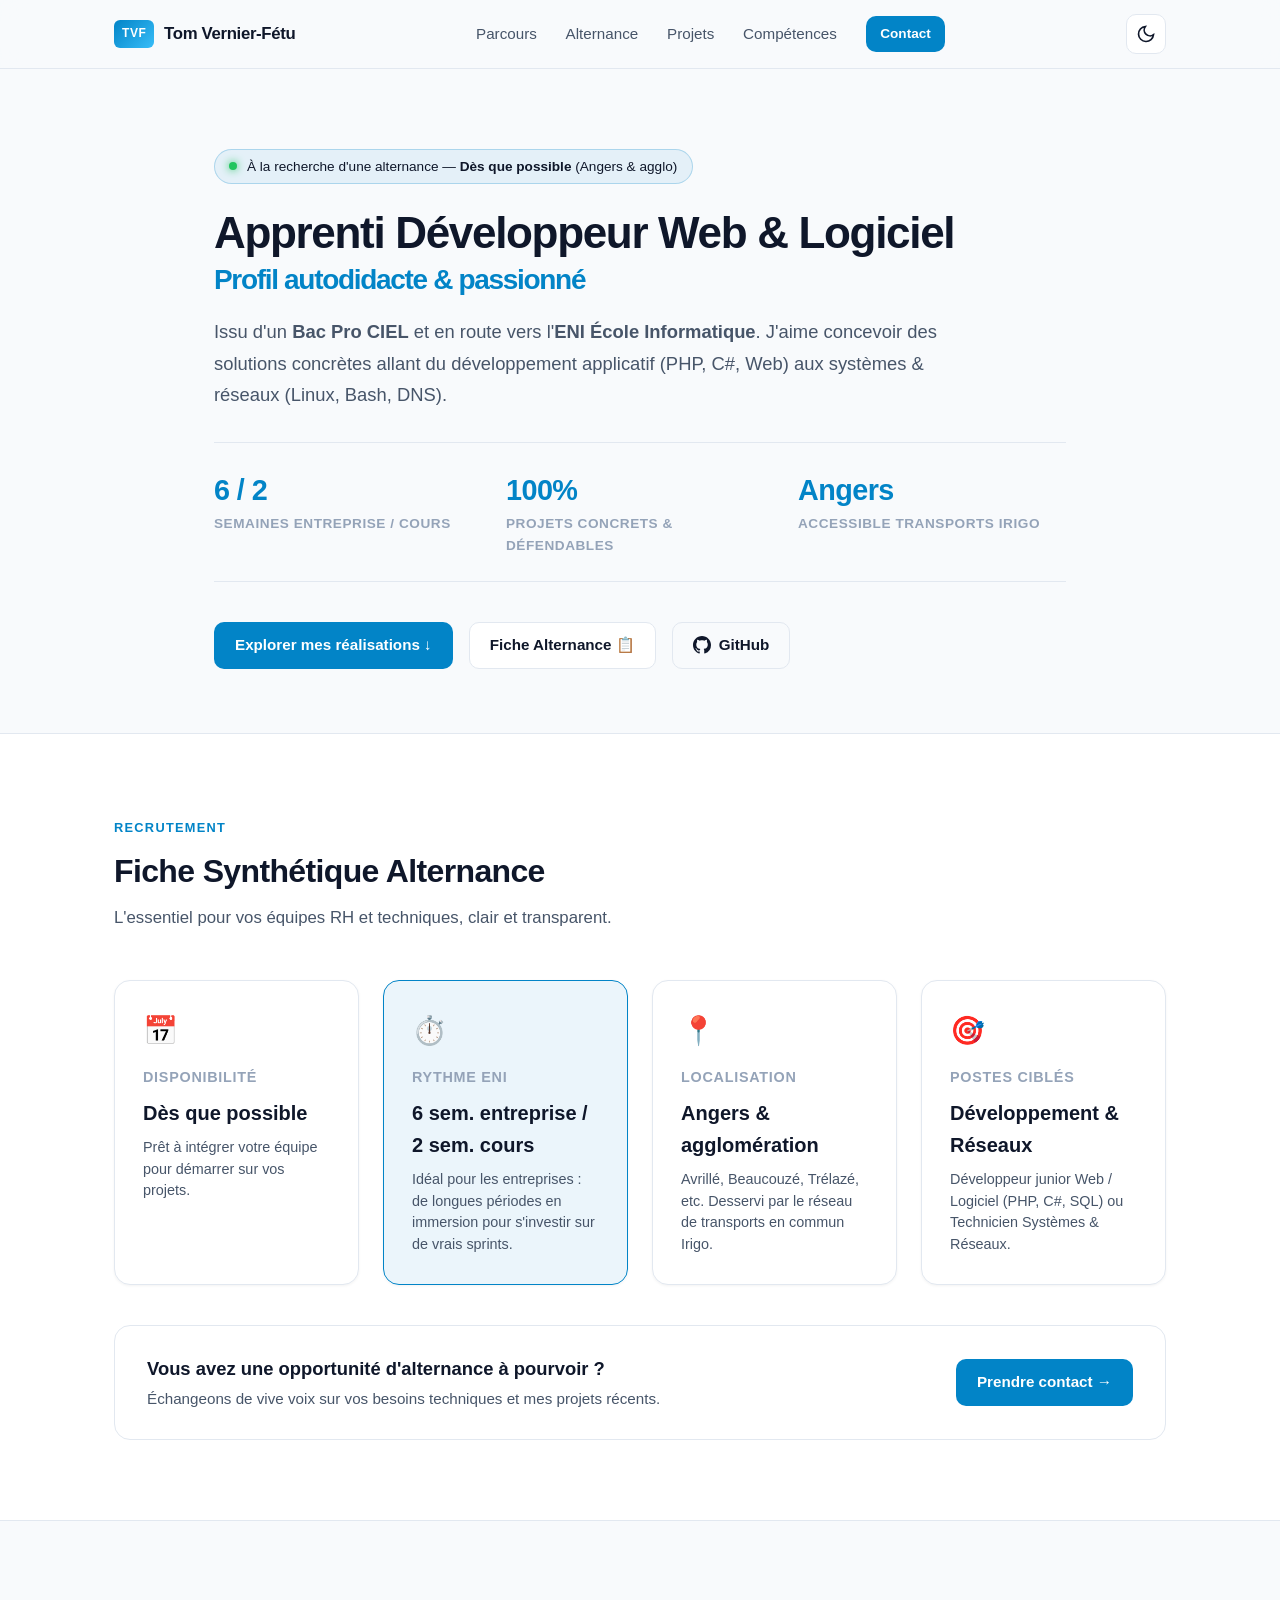
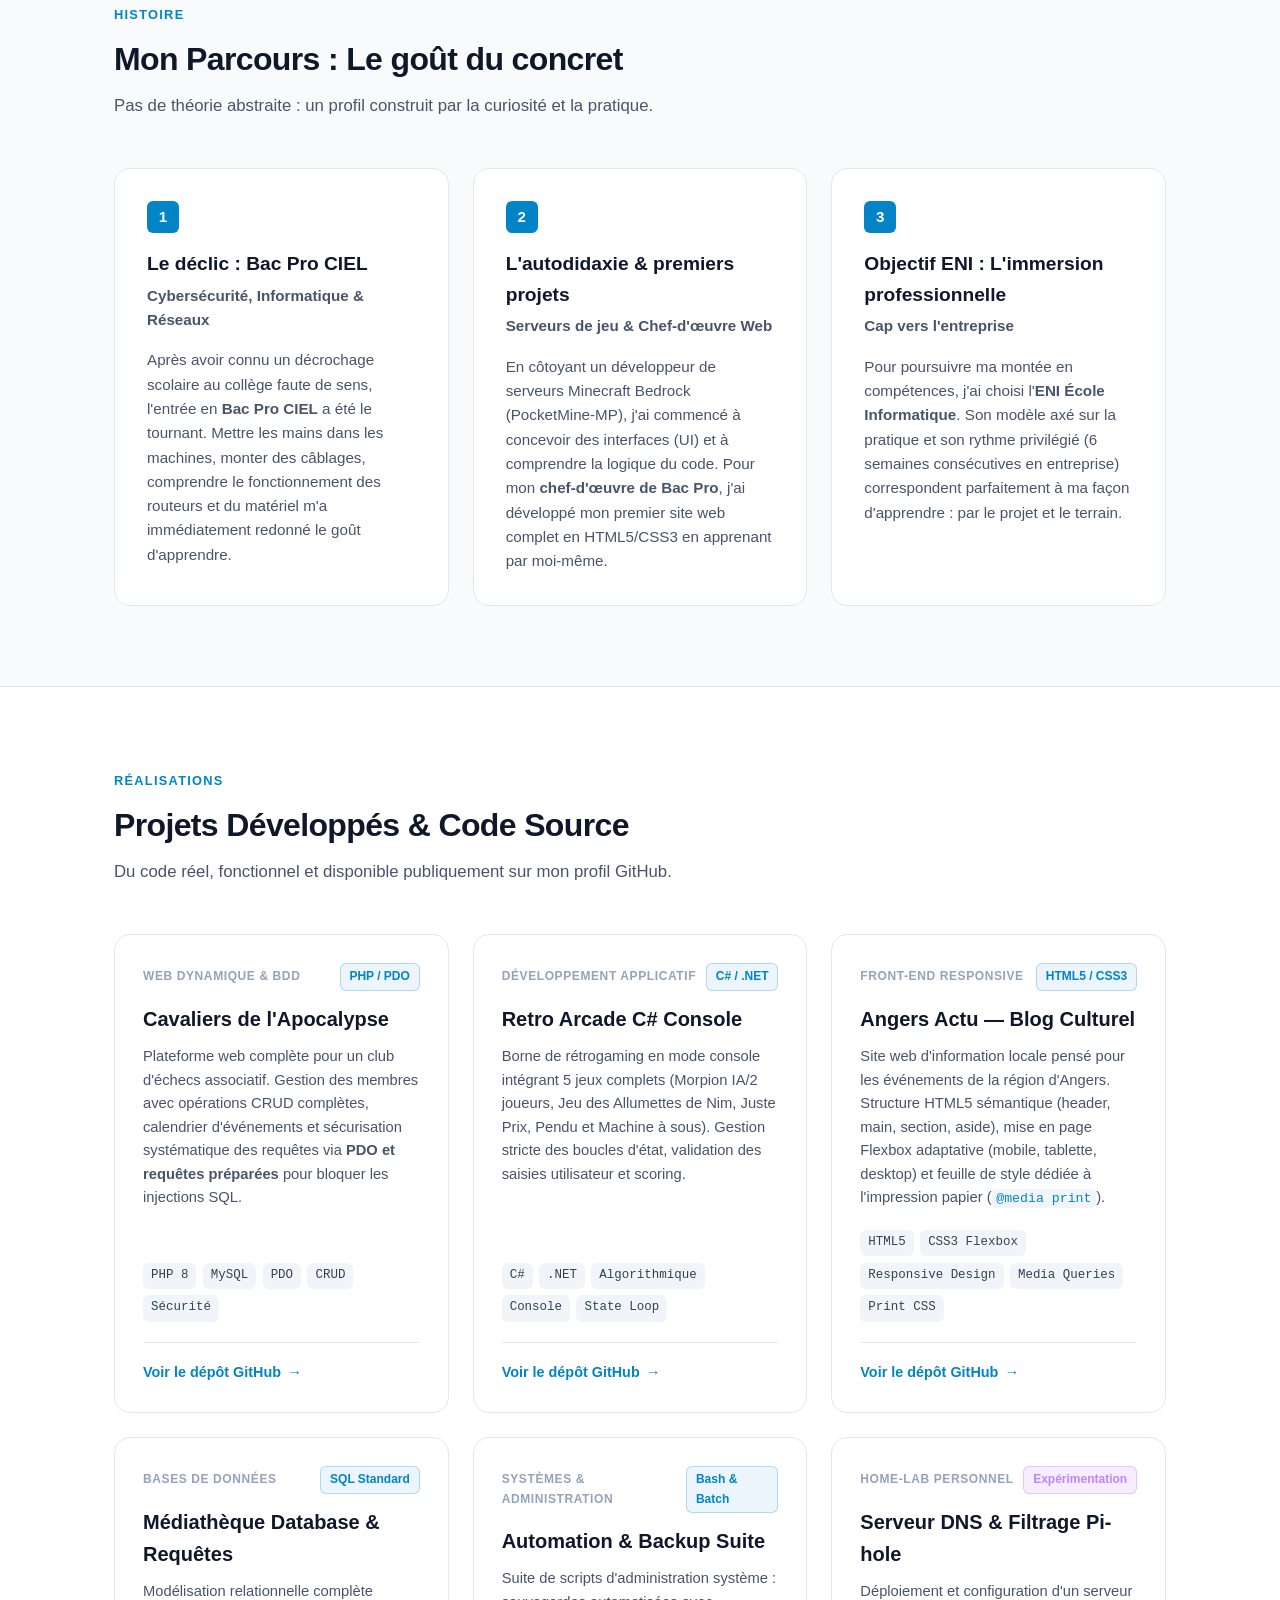
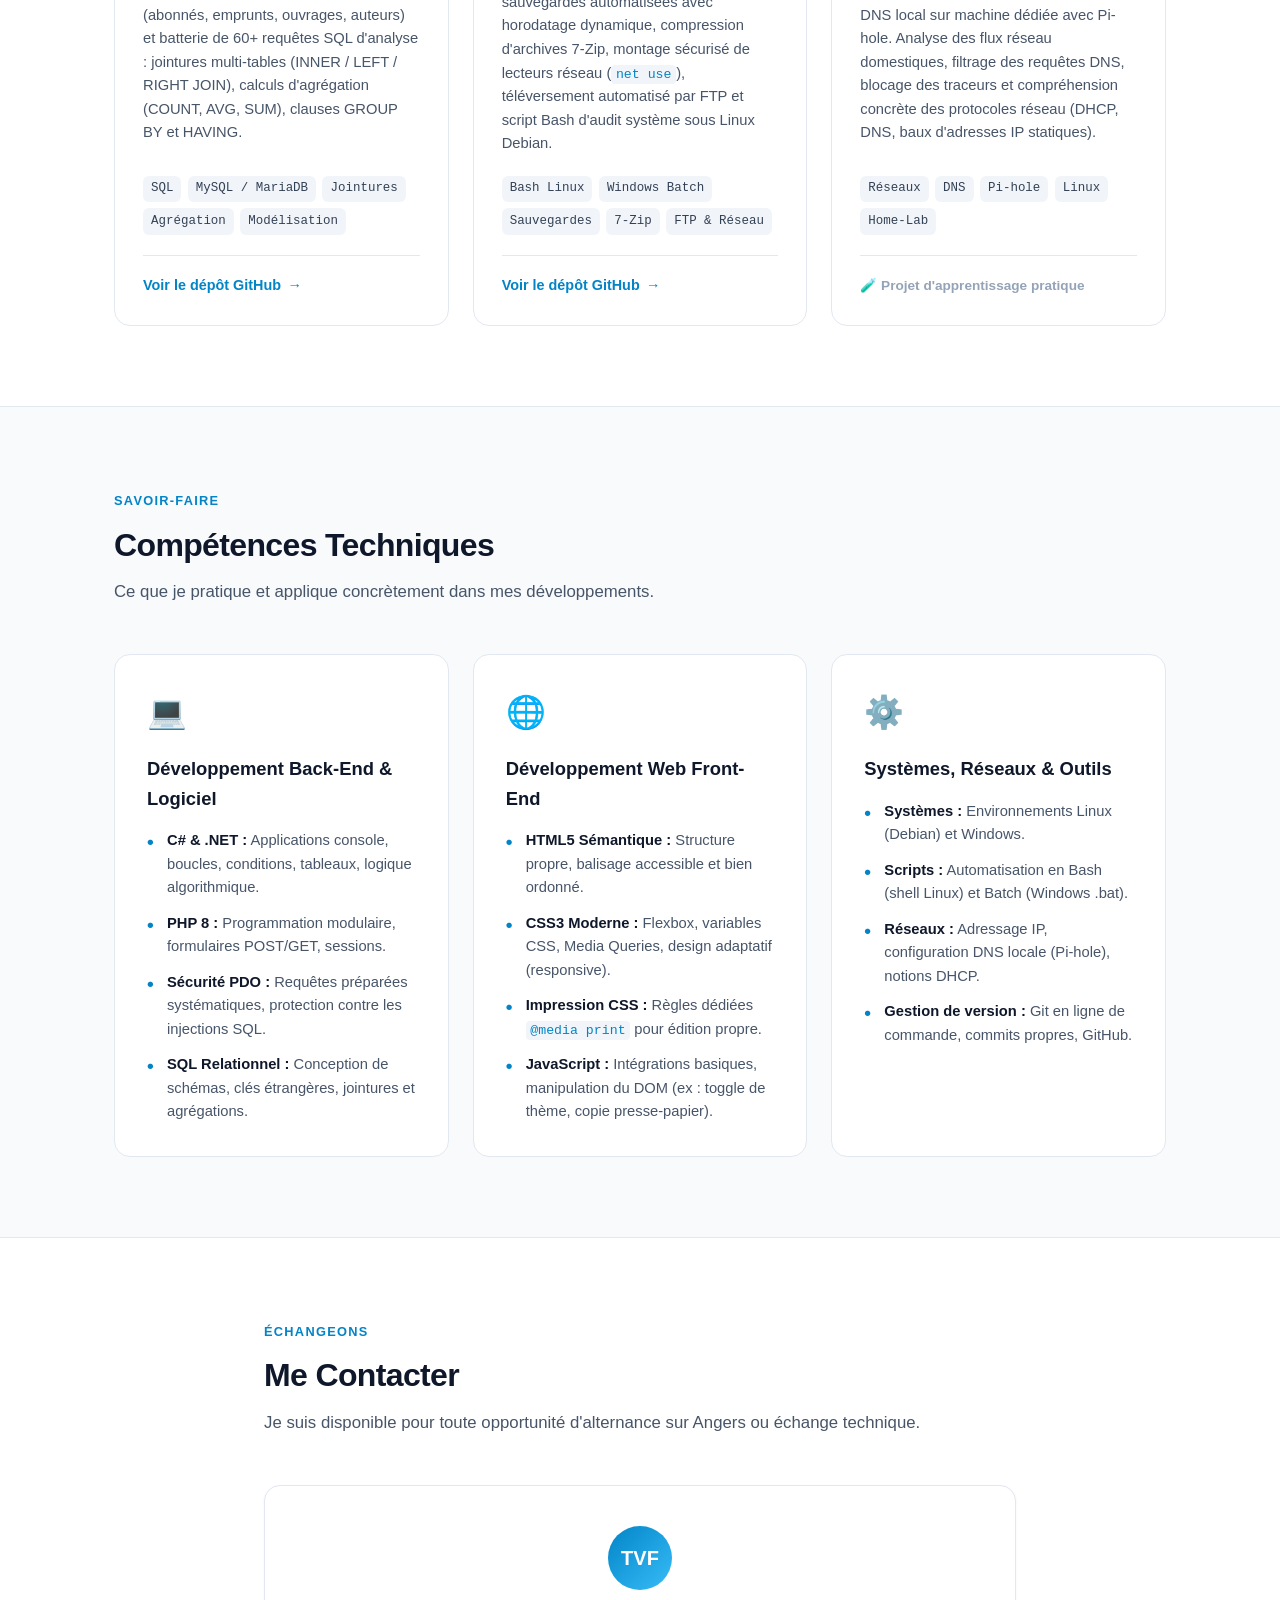
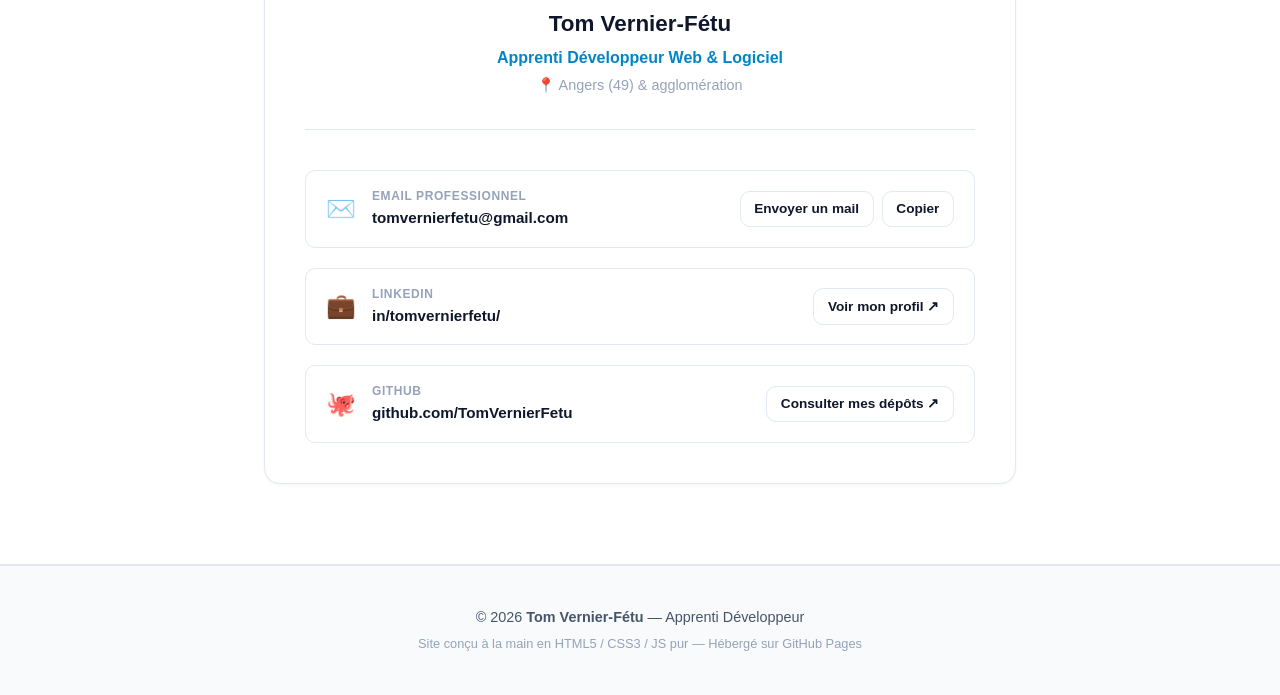
==== index.html @ 4a342529 "Initial commit: Portfolio personnel moderne et responsive avec mode sombre/clair" ====
<!DOCTYPE html>
<html lang="fr" data-theme="dark">
<head>
  <meta charset="UTF-8">
  <meta name="viewport" content="width=device-width, initial-scale=1.0">
  <title>Tom Vernier-Fétu | Apprenti Développeur Web & Logiciel</title>
  <meta name="description" content="Portfolio de Tom Vernier-Fétu — Apprenti développeur web & logiciel (autodidacte) et passionné de systèmes/réseaux à Angers. À la recherche d'une alternance ENI (6 sem. entreprise / 2 sem. école).">
  <link rel="stylesheet" href="css/style.css">
  <link rel="icon" href="data:image/svg+xml,<svg xmlns=%22http://www.w3.org/2000/svg%22 viewBox=%220 0 100 100%22><text y=%22.9em%22 font-size=%2290%22>⚡</text></svg>">
</head>
<body>

  <!-- Navigation -->
  <header class="navbar">
    <div class="container nav-container">
      <a href="#" class="nav-brand">
        <span class="brand-badge">TVF</span>
        <span class="brand-name">Tom Vernier-Fétu</span>
      </a>

      <nav class="nav-links" id="nav-menu">
        <a href="#a-propos">Parcours</a>
        <a href="#alternance">Alternance</a>
        <a href="#projets">Projets</a>
        <a href="#competences">Compétences</a>
        <a href="#contact" class="btn btn-sm btn-primary">Contact</a>
      </nav>

      <div class="nav-actions">
        <!-- Bouton bascule Thème Clair / Sombre -->
        <button id="theme-toggle" class="theme-btn" aria-label="Changer de thème">
          <svg class="sun-icon" viewBox="0 0 24 24" width="20" height="20" fill="none" stroke="currentColor" stroke-width="2">
            <circle cx="12" cy="12" r="5"></circle>
            <line x1="12" y1="1" x2="12" y2="3"></line>
            <line x1="12" y1="21" x2="12" y2="23"></line>
            <line x1="4.22" y1="4.22" x2="5.64" y2="5.64"></line>
            <line x1="18.36" y1="18.36" x2="19.78" y2="19.78"></line>
            <line x1="1" y1="12" x2="3" y2="12"></line>
            <line x1="21" y1="12" x2="23" y2="12"></line>
            <line x1="4.22" y1="19.78" x2="5.64" y2="18.36"></line>
            <line x1="18.36" y1="5.64" x2="19.78" y2="4.22"></line>
          </svg>
          <svg class="moon-icon" viewBox="0 0 24 24" width="20" height="20" fill="none" stroke="currentColor" stroke-width="2">
            <path d="M21 12.79A9 9 0 1 1 11.21 3 7 7 0 0 0 21 12.79z"></path>
          </svg>
        </button>

        <button class="mobile-toggle" id="mobile-toggle" aria-label="Ouvrir le menu">
          <span></span><span></span><span></span>
        </button>
      </div>
    </div>
  </header>

  <main>
    <!-- Hero Section -->
    <section class="hero">
      <div class="container hero-container">
        
        <div class="status-pill">
          <span class="status-dot"></span>
          <span>À la recherche d'une alternance — <strong>Dès que possible</strong> (Angers & agglo)</span>
        </div>

        <h1 class="hero-title">
          Apprenti Développeur Web & Logiciel
          <span class="hero-subtitle-gradient">Profil autodidacte & passionné</span>
        </h1>

        <p class="hero-description">
          Issu d'un <strong>Bac Pro CIEL</strong> et en route vers l'<strong>ENI École Informatique</strong>. 
          J'aime concevoir des solutions concrètes allant du développement applicatif (PHP, C#, Web) 
          aux systèmes & réseaux (Linux, Bash, DNS).
        </p>

        <div class="hero-metrics">
          <div class="metric-card">
            <span class="metric-num">6 / 2</span>
            <span class="metric-label">Semaines entreprise / cours</span>
          </div>
          <div class="metric-card">
            <span class="metric-num">100%</span>
            <span class="metric-label">Projets concrets & défendables</span>
          </div>
          <div class="metric-card">
            <span class="metric-num">Angers</span>
            <span class="metric-label">Accessible transports Irigo</span>
          </div>
        </div>

        <div class="hero-actions">
          <a href="#projets" class="btn btn-primary">Explorer mes réalisations ↓</a>
          <a href="#alternance" class="btn btn-secondary">Fiche Alternance 📋</a>
          <a href="https://github.com/TomVernierFetu" target="_blank" rel="noopener noreferrer" class="btn btn-outline">
            <svg viewBox="0 0 24 24" width="18" height="18" fill="currentColor">
              <path d="M12 0C5.37 0 0 5.37 0 12c0 5.31 3.435 9.795 8.205 11.385.6.105.825-.255.825-.57 0-.285-.015-1.23-.015-2.235-3.015.555-3.795-.735-4.035-1.41-.135-.345-.72-1.41-1.23-1.695-.42-.225-1.02-.78-.015-.795.945-.015 1.62.87 1.845 1.23 1.08 1.815 2.805 1.305 3.495.99.105-.78.42-1.305.765-1.605-2.67-.3-5.46-1.335-5.46-5.925 0-1.305.465-2.385 1.23-3.225-.12-.3-.54-1.53.12-3.18 0 0 1.005-.315 3.3 1.23.96-.27 1.98-.405 3-.405s2.04.135 3 .405c2.295-1.56 3.3-1.23 3.3-1.23.66 1.65.24 2.88.12 3.18.765.84 1.23 1.905 1.23 3.225 0 4.605-2.805 5.625-5.475 5.925.435.375.81 1.095.81 2.22 0 1.605-.015 2.895-.015 3.3 0 .315.225.69.825.57A12.02 12.02 0 0024 12c0-6.63-5.37-12-12-12z"/>
            </svg>
            GitHub
          </a>
        </div>

      </div>
    </section>

    <!-- Section Fiche Alternance -->
    <section class="section section-highlight" id="alternance">
      <div class="container">
        
        <div class="section-header">
          <span class="section-tag">Recrutement</span>
          <h2 class="section-title">Fiche Synthétique Alternance</h2>
          <p class="section-desc">L'essentiel pour vos équipes RH et techniques, clair et transparent.</p>
        </div>

        <div class="alternance-grid">
          
          <div class="alt-card">
            <div class="alt-icon">📅</div>
            <h3>Disponibilité</h3>
            <p class="alt-value">Dès que possible</p>
            <p class="alt-detail">Prêt à intégrer votre équipe pour démarrer sur vos projets.</p>
          </div>

          <div class="alt-card featured">
            <div class="alt-icon">⏱️</div>
            <h3>Rythme ENI</h3>
            <p class="alt-value">6 sem. entreprise / 2 sem. cours</p>
            <p class="alt-detail">Idéal pour les entreprises : de longues périodes en immersion pour s'investir sur de vrais sprints.</p>
          </div>

          <div class="alt-card">
            <div class="alt-icon">📍</div>
            <h3>Localisation</h3>
            <p class="alt-value">Angers & agglomération</p>
            <p class="alt-detail">Avrillé, Beaucouzé, Trélazé, etc. Desservi par le réseau de transports en commun Irigo.</p>
          </div>

          <div class="alt-card">
            <div class="alt-icon">🎯</div>
            <h3>Postes ciblés</h3>
            <p class="alt-value">Développement & Réseaux</p>
            <p class="alt-detail">Développeur junior Web / Logiciel (PHP, C#, SQL) ou Technicien Systèmes & Réseaux.</p>
          </div>

        </div>

        <div class="alt-banner">
          <div class="alt-banner-text">
            <h4>Vous avez une opportunité d'alternance à pourvoir ?</h4>
            <p>Échangeons de vive voix sur vos besoins techniques et mes projets récents.</p>
          </div>
          <a href="#contact" class="btn btn-primary">Prendre contact →</a>
        </div>

      </div>
    </section>

    <!-- Section Parcours / À propos -->
    <section class="section" id="a-propos">
      <div class="container">
        
        <div class="section-header">
          <span class="section-tag">Histoire</span>
          <h2 class="section-title">Mon Parcours : Le goût du concret</h2>
          <p class="section-desc">Pas de théorie abstraite : un profil construit par la curiosité et la pratique.</p>
        </div>

        <div class="timeline-grid">
          
          <article class="timeline-card">
            <div class="timeline-step">1</div>
            <h3>Le déclic : Bac Pro CIEL</h3>
            <p class="timeline-period">Cybersécurité, Informatique & Réseaux</p>
            <p>
              Après avoir connu un décrochage scolaire au collège faute de sens, l'entrée en <strong>Bac Pro CIEL</strong> 
              a été le tournant. Mettre les mains dans les machines, monter des câblages, comprendre le fonctionnement 
              des routeurs et du matériel m'a immédiatement redonné le goût d'apprendre.
            </p>
          </article>

          <article class="timeline-card">
            <div class="timeline-step">2</div>
            <h3>L'autodidaxie & premiers projets</h3>
            <p class="timeline-period">Serveurs de jeu & Chef-d'œuvre Web</p>
            <p>
              En côtoyant un développeur de serveurs Minecraft Bedrock (PocketMine-MP), j'ai commencé à concevoir 
              des interfaces (UI) et à comprendre la logique du code. Pour mon <strong>chef-d'œuvre de Bac Pro</strong>, 
              j'ai développé mon premier site web complet en HTML5/CSS3 en apprenant par moi-même.
            </p>
          </article>

          <article class="timeline-card">
            <div class="timeline-step">3</div>
            <h3>Objectif ENI : L'immersion professionnelle</h3>
            <p class="timeline-period">Cap vers l'entreprise</p>
            <p>
              Pour poursuivre ma montée en compétences, j'ai choisi l'<strong>ENI École Informatique</strong>. 
              Son modèle axé sur la pratique et son rythme privilégié (6 semaines consécutives en entreprise) 
              correspondent parfaitement à ma façon d'apprendre : par le projet et le terrain.
            </p>
          </article>

        </div>

      </div>
    </section>

    <!-- Section Projets concrets -->
    <section class="section section-highlight" id="projets">
      <div class="container">
        
        <div class="section-header">
          <span class="section-tag">Réalisations</span>
          <h2 class="section-title">Projets Développés & Code Source</h2>
          <p class="section-desc">Du code réel, fonctionnel et disponible publiquement sur mon profil GitHub.</p>
        </div>

        <div class="projects-grid">

          <!-- Projet 1 : Cavaliers de l'Apocalypse (PHP / MySQL) -->
          <article class="project-card">
            <div class="project-header">
              <span class="project-category">Web Dynamique & BDD</span>
              <span class="project-badge">PHP / PDO</span>
            </div>
            <h3 class="project-title">Cavaliers de l'Apocalypse</h3>
            <p class="project-desc">
              Plateforme web complète pour un club d'échecs associatif. Gestion des membres avec opérations CRUD complètes, 
              calendrier d'événements et sécurisation systématique des requêtes via <strong>PDO et requêtes préparées</strong> 
              pour bloquer les injections SQL.
            </p>
            <div class="project-tags">
              <span>PHP 8</span>
              <span>MySQL</span>
              <span>PDO</span>
              <span>CRUD</span>
              <span>Sécurité</span>
            </div>
            <div class="project-links">
              <a href="https://github.com/TomVernierFetu/cavaliers-apocalypse-web" target="_blank" rel="noopener noreferrer" class="link-arrow">
                Voir le dépôt GitHub <span>→</span>
              </a>
            </div>
          </article>

          <!-- Projet 2 : Retro Arcade Console (C#) -->
          <article class="project-card">
            <div class="project-header">
              <span class="project-category">Développement Applicatif</span>
              <span class="project-badge">C# / .NET</span>
            </div>
            <h3 class="project-title">Retro Arcade C# Console</h3>
            <p class="project-desc">
              Borne de rétrogaming en mode console intégrant 5 jeux complets (Morpion IA/2 joueurs, Jeu des Allumettes de Nim, 
              Juste Prix, Pendu et Machine à sous). Gestion stricte des boucles d'état, validation des saisies utilisateur et scoring.
            </p>
            <div class="project-tags">
              <span>C#</span>
              <span>.NET</span>
              <span>Algorithmique</span>
              <span>Console</span>
              <span>State Loop</span>
            </div>
            <div class="project-links">
              <a href="https://github.com/TomVernierFetu/retro-arcade-csharp" target="_blank" rel="noopener noreferrer" class="link-arrow">
                Voir le dépôt GitHub <span>→</span>
              </a>
            </div>
          </article>

          <!-- Projet 3 : Angers Actu Blog (HTML / CSS) -->
          <article class="project-card">
            <div class="project-header">
              <span class="project-category">Front-End Responsive</span>
              <span class="project-badge">HTML5 / CSS3</span>
            </div>
            <h3 class="project-title">Angers Actu — Blog Culturel</h3>
            <p class="project-desc">
              Site web d'information locale pensé pour les événements de la région d'Angers. Structure HTML5 sémantique 
              (header, main, section, aside), mise en page Flexbox adaptative (mobile, tablette, desktop) et feuille 
              de style dédiée à l'impression papier (<code>@media print</code>).
            </p>
            <div class="project-tags">
              <span>HTML5</span>
              <span>CSS3 Flexbox</span>
              <span>Responsive Design</span>
              <span>Media Queries</span>
              <span>Print CSS</span>
            </div>
            <div class="project-links">
              <a href="https://github.com/TomVernierFetu/angers-actu-blog" target="_blank" rel="noopener noreferrer" class="link-arrow">
                Voir le dépôt GitHub <span>→</span>
              </a>
            </div>
          </article>

          <!-- Projet 4 : Base Médiathèque SQL -->
          <article class="project-card">
            <div class="project-header">
              <span class="project-category">Bases de Données</span>
              <span class="project-badge">SQL Standard</span>
            </div>
            <h3 class="project-title">Médiathèque Database & Requêtes</h3>
            <p class="project-desc">
              Modélisation relationnelle complète (abonnés, emprunts, ouvrages, auteurs) et batterie de 60+ requêtes SQL d'analyse : 
              jointures multi-tables (INNER / LEFT / RIGHT JOIN), calculs d'agrégation (COUNT, AVG, SUM), clauses GROUP BY et HAVING.
            </p>
            <div class="project-tags">
              <span>SQL</span>
              <span>MySQL / MariaDB</span>
              <span>Jointures</span>
              <span>Agrégation</span>
              <span>Modélisation</span>
            </div>
            <div class="project-links">
              <a href="https://github.com/TomVernierFetu/mediatheque-database-sql" target="_blank" rel="noopener noreferrer" class="link-arrow">
                Voir le dépôt GitHub <span>→</span>
              </a>
            </div>
          </article>

          <!-- Projet 5 : Automation Scripts (Bash / Batch) -->
          <article class="project-card">
            <div class="project-header">
              <span class="project-category">Systèmes & Administration</span>
              <span class="project-badge">Bash & Batch</span>
            </div>
            <h3 class="project-title">Automation & Backup Suite</h3>
            <p class="project-desc">
              Suite de scripts d'administration système : sauvegardes automatisées avec horodatage dynamique, compression 
              d'archives 7-Zip, montage sécurisé de lecteurs réseau (<code>net use</code>), téléversement automatisé par FTP 
              et script Bash d'audit système sous Linux Debian.
            </p>
            <div class="project-tags">
              <span>Bash Linux</span>
              <span>Windows Batch</span>
              <span>Sauvegardes</span>
              <span>7-Zip</span>
              <span>FTP & Réseau</span>
            </div>
            <div class="project-links">
              <a href="https://github.com/TomVernierFetu/automation-backup-scripts" target="_blank" rel="noopener noreferrer" class="link-arrow">
                Voir le dépôt GitHub <span>→</span>
              </a>
            </div>
          </article>

          <!-- Projet 6 : Home-lab Réseau & DNS (Pi-hole) -->
          <article class="project-card lab-card">
            <div class="project-header">
              <span class="project-category">Home-Lab Personnel</span>
              <span class="project-badge badge-lab">Expérimentation</span>
            </div>
            <h3 class="project-title">Serveur DNS & Filtrage Pi-hole</h3>
            <p class="project-desc">
              Déploiement et configuration d'un serveur DNS local sur machine dédiée avec Pi-hole. Analyse des flux 
              réseau domestiques, filtrage des requêtes DNS, blocage des traceurs et compréhension concrète des protocoles 
              réseau (DHCP, DNS, baux d'adresses IP statiques).
            </p>
            <div class="project-tags">
              <span>Réseaux</span>
              <span>DNS</span>
              <span>Pi-hole</span>
              <span>Linux</span>
              <span>Home-Lab</span>
            </div>
            <div class="project-links">
              <span class="link-badge">🧪 Projet d'apprentissage pratique</span>
            </div>
          </article>

        </div>

      </div>
    </section>

    <!-- Section Compétences pratiques -->
    <section class="section" id="competences">
      <div class="container">
        
        <div class="section-header">
          <span class="section-tag">Savoir-Faire</span>
          <h2 class="section-title">Compétences Techniques</h2>
          <p class="section-desc">Ce que je pratique et applique concrètement dans mes développements.</p>
        </div>

        <div class="skills-grid">
          
          <div class="skill-group">
            <div class="skill-icon">💻</div>
            <h3>Développement Back-End & Logiciel</h3>
            <ul>
              <li><strong>C# & .NET :</strong> Applications console, boucles, conditions, tableaux, logique algorithmique.</li>
              <li><strong>PHP 8 :</strong> Programmation modulaire, formulaires POST/GET, sessions.</li>
              <li><strong>Sécurité PDO :</strong> Requêtes préparées systématiques, protection contre les injections SQL.</li>
              <li><strong>SQL Relationnel :</strong> Conception de schémas, clés étrangères, jointures et agrégations.</li>
            </ul>
          </div>

          <div class="skill-group">
            <div class="skill-icon">🌐</div>
            <h3>Développement Web Front-End</h3>
            <ul>
              <li><strong>HTML5 Sémantique :</strong> Structure propre, balisage accessible et bien ordonné.</li>
              <li><strong>CSS3 Moderne :</strong> Flexbox, variables CSS, Media Queries, design adaptatif (responsive).</li>
              <li><strong>Impression CSS :</strong> Règles dédiées <code>@media print</code> pour édition propre.</li>
              <li><strong>JavaScript :</strong> Intégrations basiques, manipulation du DOM (ex : toggle de thème, copie presse-papier).</li>
            </ul>
          </div>

          <div class="skill-group">
            <div class="skill-icon">⚙️</div>
            <h3>Systèmes, Réseaux & Outils</h3>
            <ul>
              <li><strong>Systèmes :</strong> Environnements Linux (Debian) et Windows.</li>
              <li><strong>Scripts :</strong> Automatisation en Bash (shell Linux) et Batch (Windows .bat).</li>
              <li><strong>Réseaux :</strong> Adressage IP, configuration DNS locale (Pi-hole), notions DHCP.</li>
              <li><strong>Gestion de version :</strong> Git en ligne de commande, commits propres, GitHub.</li>
            </ul>
          </div>

        </div>

      </div>
    </section>

    <!-- Section Contact -->
    <section class="section section-highlight" id="contact">
      <div class="container contact-container">
        
        <div class="section-header">
          <span class="section-tag">Échangeons</span>
          <h2 class="section-title">Me Contacter</h2>
          <p class="section-desc">Je suis disponible pour toute opportunité d'alternance sur Angers ou échange technique.</p>
        </div>

        <div class="contact-card">
          
          <div class="contact-info-block">
            <div class="contact-avatar">TVF</div>
            <h3>Tom Vernier-Fétu</h3>
            <p class="contact-role">Apprenti Développeur Web & Logiciel</p>
            <p class="contact-loc">📍 Angers (49) & agglomération</p>
          </div>

          <div class="contact-methods">
            
            <!-- Email avec bouton de copie -->
            <div class="contact-row">
              <div class="contact-icon-box">✉️</div>
              <div class="contact-detail">
                <span class="contact-label">Email professionnel</span>
                <span class="contact-val" id="email-text">tomvernierfetu@gmail.com</span>
              </div>
              <div class="contact-action-group">
                <a href="mailto:tomvernierfetu@gmail.com" class="btn btn-sm btn-secondary">Envoyer un mail</a>
                <button id="copy-email-btn" class="btn btn-sm btn-outline" aria-label="Copier l'adresse email">
                  <span id="copy-label">Copier</span>
                </button>
              </div>
            </div>

            <!-- LinkedIn -->
            <div class="contact-row">
              <div class="contact-icon-box">💼</div>
              <div class="contact-detail">
                <span class="contact-label">LinkedIn</span>
                <span class="contact-val">in/tomvernierfetu/</span>
              </div>
              <div class="contact-action-group">
                <a href="https://www.linkedin.com/in/tomvernierfetu/" target="_blank" rel="noopener noreferrer" class="btn btn-sm btn-secondary">
                  Voir mon profil ↗
                </a>
              </div>
            </div>

            <!-- GitHub -->
            <div class="contact-row">
              <div class="contact-icon-box">🐙</div>
              <div class="contact-detail">
                <span class="contact-label">GitHub</span>
                <span class="contact-val">github.com/TomVernierFetu</span>
              </div>
              <div class="contact-action-group">
                <a href="https://github.com/TomVernierFetu" target="_blank" rel="noopener noreferrer" class="btn btn-sm btn-secondary">
                  Consulter mes dépôts ↗
                </a>
              </div>
            </div>

          </div>

        </div>

      </div>
    </section>
  </main>

  <!-- Toast notification pour la copie d'email -->
  <div id="toast" class="toast" role="alert" aria-live="assertive">
    ✓ Adresse email copiée dans le presse-papier !
  </div>

  <!-- Footer -->
  <footer class="footer">
    <div class="container footer-container">
      <p>© 2026 <strong>Tom Vernier-Fétu</strong> — Apprenti Développeur</p>
      <p class="footer-sub">Site conçu à la main en HTML5 / CSS3 / JS pur — Hébergé sur GitHub Pages</p>
    </div>
  </footer>

  <script src="js/main.js"></script>
</body>
</html>
---- css/style.css ----
/* ==========================================================================
   Portfolio — Tom Vernier-Fétu
   Style CSS épuré, moderne, responsive et sans dépendances
   ========================================================================== */

/* --------------------------------------------------------------------------
   Variables de thème (Dark Mode par défaut & Light Mode)
   -------------------------------------------------------------------------- */
:root {
  --font-sans: -apple-system, BlinkMacSystemFont, "Segoe UI", Roboto, "Helvetica Neue", Arial, sans-serif;
  --font-mono: ui-monospace, SFMono-Regular, Menlo, Monaco, Consolas, monospace;

  /* Rayons et ombres */
  --radius-sm: 6px;
  --radius-md: 10px;
  --radius-lg: 16px;
  --radius-full: 9999px;

  --transition-fast: 0.15s ease;
  --transition-normal: 0.25s ease;
}

/* Thème Sombre (Par défaut) */
[data-theme="dark"] {
  --bg-primary: #0a0f1d;
  --bg-secondary: #111827;
  --bg-card: #162032;
  --bg-card-hover: #1e2c45;
  --border-color: #243248;
  --border-focus: #3b82f6;

  --text-primary: #f8fafc;
  --text-secondary: #94a3b8;
  --text-muted: #64748b;

  --accent-primary: #38bdf8;
  --accent-primary-hover: #0ea5e9;
  --accent-bg: rgba(56, 189, 248, 0.1);
  --accent-border: rgba(56, 189, 248, 0.25);

  --badge-bg: #1e293b;
  --badge-text: #cbd5e1;

  --shadow-sm: 0 1px 2px 0 rgba(0, 0, 0, 0.3);
  --shadow-md: 0 4px 6px -1px rgba(0, 0, 0, 0.4), 0 2px 4px -2px rgba(0, 0, 0, 0.4);
  --shadow-lg: 0 10px 15px -3px rgba(0, 0, 0, 0.5), 0 4px 6px -4px rgba(0, 0, 0, 0.5);

  --sun-display: block;
  --moon-display: none;
}

/* Thème Clair */
[data-theme="light"] {
  --bg-primary: #f8fafc;
  --bg-secondary: #ffffff;
  --bg-card: #ffffff;
  --bg-card-hover: #f1f5f9;
  --border-color: #e2e8f0;
  --border-focus: #0284c7;

  --text-primary: #0f172a;
  --text-secondary: #475569;
  --text-muted: #94a3b8;

  --accent-primary: #0284c7;
  --accent-primary-hover: #0369a1;
  --accent-bg: rgba(2, 132, 199, 0.08);
  --accent-border: rgba(2, 132, 199, 0.25);

  --badge-bg: #f1f5f9;
  --badge-text: #334155;

  --shadow-sm: 0 1px 3px 0 rgba(0, 0, 0, 0.05);
  --shadow-md: 0 4px 6px -1px rgba(0, 0, 0, 0.07), 0 2px 4px -2px rgba(0, 0, 0, 0.05);
  --shadow-lg: 0 10px 15px -3px rgba(0, 0, 0, 0.08), 0 4px 6px -4px rgba(0, 0, 0, 0.04);

  --sun-display: none;
  --moon-display: block;
}

/* --------------------------------------------------------------------------
   Reset & Base
   -------------------------------------------------------------------------- */
*, *::before, *::after {
  box-sizing: border-box;
  margin: 0;
  padding: 0;
}

html {
  scroll-behavior: smooth;
  font-size: 16px;
}

body {
  font-family: var(--font-sans);
  background-color: var(--bg-primary);
  color: var(--text-primary);
  line-height: 1.6;
  transition: background-color var(--transition-normal), color var(--transition-normal);
  -webkit-font-smoothing: antialiased;
}

a {
  color: inherit;
  text-decoration: none;
}

code {
  font-family: var(--font-mono);
  font-size: 0.9em;
  background-color: var(--badge-bg);
  color: var(--accent-primary);
  padding: 0.15em 0.35em;
  border-radius: 4px;
}

/* Conteneur principal */
.container {
  width: 100%;
  max-width: 1100px;
  margin: 0 auto;
  padding: 0 1.5rem;
}

/* --------------------------------------------------------------------------
   Navigation
   -------------------------------------------------------------------------- */
.navbar {
  position: sticky;
  top: 0;
  z-index: 100;
  background-color: rgba(10, 15, 29, 0.85);
  backdrop-filter: blur(12px);
  -webkit-backdrop-filter: blur(12px);
  border-bottom: 1px solid var(--border-color);
  transition: background-color var(--transition-normal), border-color var(--transition-normal);
}

[data-theme="light"] .navbar {
  background-color: rgba(248, 250, 252, 0.88);
}

.nav-container {
  display: flex;
  align-items: center;
  justify-content: space-between;
  height: 68px;
}

.nav-brand {
  display: flex;
  align-items: center;
  gap: 0.6rem;
  font-weight: 700;
  font-size: 1.05rem;
  letter-spacing: -0.02em;
}

.brand-badge {
  background: linear-gradient(135deg, #0284c7, #38bdf8);
  color: #ffffff;
  font-size: 0.75rem;
  font-weight: 800;
  padding: 0.25rem 0.5rem;
  border-radius: var(--radius-sm);
  letter-spacing: 0.05em;
}

.nav-links {
  display: flex;
  align-items: center;
  gap: 1.8rem;
}

.nav-links a:not(.btn) {
  font-size: 0.95rem;
  font-weight: 500;
  color: var(--text-secondary);
  transition: color var(--transition-fast);
}

.nav-links a:not(.btn):hover {
  color: var(--accent-primary);
}

.nav-actions {
  display: flex;
  align-items: center;
  gap: 0.75rem;
}

/* Bouton Thème */
.theme-btn {
  background: var(--bg-card);
  border: 1px solid var(--border-color);
  color: var(--text-primary);
  width: 40px;
  height: 40px;
  border-radius: var(--radius-md);
  cursor: pointer;
  display: flex;
  align-items: center;
  justify-content: center;
  transition: all var(--transition-fast);
}

.theme-btn:hover {
  border-color: var(--accent-primary);
  color: var(--accent-primary);
  transform: scale(1.05);
}

.sun-icon {
  display: var(--sun-display);
}

.moon-icon {
  display: var(--moon-display);
}

/* Bouton Burger Mobile */
.mobile-toggle {
  display: none;
  flex-direction: column;
  justify-content: center;
  gap: 5px;
  width: 40px;
  height: 40px;
  background: var(--bg-card);
  border: 1px solid var(--border-color);
  border-radius: var(--radius-md);
  cursor: pointer;
  padding: 8px;
}

.mobile-toggle span {
  display: block;
  height: 2px;
  background: var(--text-primary);
  border-radius: 2px;
  transition: var(--transition-fast);
}

/* --------------------------------------------------------------------------
   Boutons
   -------------------------------------------------------------------------- */
.btn {
  display: inline-flex;
  align-items: center;
  justify-content: center;
  gap: 0.5rem;
  font-size: 0.95rem;
  font-weight: 600;
  padding: 0.65rem 1.25rem;
  border-radius: var(--radius-md);
  border: 1px solid transparent;
  cursor: pointer;
  transition: all var(--transition-fast);
  white-space: nowrap;
}

.btn-sm {
  padding: 0.4rem 0.85rem;
  font-size: 0.85rem;
}

.btn-primary {
  background-color: var(--accent-primary);
  color: #0b1120;
}

[data-theme="light"] .btn-primary {
  color: #ffffff;
}

.btn-primary:hover {
  background-color: var(--accent-primary-hover);
  transform: translateY(-1px);
}

.btn-secondary {
  background-color: var(--bg-card);
  color: var(--text-primary);
  border-color: var(--border-color);
}

.btn-secondary:hover {
  background-color: var(--bg-card-hover);
  border-color: var(--text-muted);
}

.btn-outline {
  background: transparent;
  color: var(--text-primary);
  border-color: var(--border-color);
}

.btn-outline:hover {
  border-color: var(--accent-primary);
  color: var(--accent-primary);
}

/* --------------------------------------------------------------------------
   Hero Section
   -------------------------------------------------------------------------- */
.hero {
  padding: 5rem 0 4rem;
  position: relative;
}

.hero-container {
  display: flex;
  flex-direction: column;
  align-items: flex-start;
  max-width: 900px;
}

.status-pill {
  display: inline-flex;
  align-items: center;
  gap: 0.6rem;
  padding: 0.35rem 0.9rem;
  background-color: var(--accent-bg);
  border: 1px solid var(--accent-border);
  border-radius: var(--radius-full);
  font-size: 0.85rem;
  color: var(--text-primary);
  margin-bottom: 1.5rem;
}

.status-dot {
  width: 8px;
  height: 8px;
  border-radius: 50%;
  background-color: #22c55e;
  box-shadow: 0 0 8px #22c55e;
  animation: pulse-dot 2s infinite ease-in-out;
}

@keyframes pulse-dot {
  0%, 100% { opacity: 1; transform: scale(1); }
  50% { opacity: 0.4; transform: scale(0.9); }
}

.hero-title {
  font-size: 2.75rem;
  line-height: 1.15;
  font-weight: 800;
  letter-spacing: -0.03em;
  margin-bottom: 1.25rem;
}

.hero-subtitle-gradient {
  display: block;
  font-size: 1.75rem;
  font-weight: 600;
  color: var(--accent-primary);
  margin-top: 0.35rem;
}

.hero-description {
  font-size: 1.15rem;
  color: var(--text-secondary);
  line-height: 1.7;
  margin-bottom: 2rem;
  max-width: 780px;
}

.hero-metrics {
  display: grid;
  grid-template-columns: repeat(3, 1fr);
  gap: 1.5rem;
  width: 100%;
  margin-bottom: 2.5rem;
  padding: 1.5rem 0;
  border-top: 1px solid var(--border-color);
  border-bottom: 1px solid var(--border-color);
}

.metric-card {
  display: flex;
  flex-direction: column;
}

.metric-num {
  font-size: 1.8rem;
  font-weight: 800;
  color: var(--accent-primary);
  letter-spacing: -0.02em;
}

.metric-label {
  font-size: 0.85rem;
  color: var(--text-muted);
  text-transform: uppercase;
  letter-spacing: 0.04em;
  font-weight: 600;
}

.hero-actions {
  display: flex;
  flex-wrap: wrap;
  gap: 1rem;
}

/* --------------------------------------------------------------------------
   Sections communes
   -------------------------------------------------------------------------- */
.section {
  padding: 5rem 0;
}

.section-highlight {
  background-color: var(--bg-secondary);
  border-top: 1px solid var(--border-color);
  border-bottom: 1px solid var(--border-color);
}

.section-header {
  margin-bottom: 3rem;
}

.section-tag {
  display: inline-block;
  font-size: 0.8rem;
  font-weight: 700;
  text-transform: uppercase;
  letter-spacing: 0.1em;
  color: var(--accent-primary);
  margin-bottom: 0.5rem;
}

.section-title {
  font-size: 2rem;
  font-weight: 800;
  letter-spacing: -0.02em;
  margin-bottom: 0.5rem;
}

.section-desc {
  font-size: 1.05rem;
  color: var(--text-secondary);
}

/* --------------------------------------------------------------------------
   Fiche Alternance (Recruteurs)
   -------------------------------------------------------------------------- */
.alternance-grid {
  display: grid;
  grid-template-columns: repeat(auto-fit, minmax(240px, 1fr));
  gap: 1.5rem;
  margin-bottom: 2.5rem;
}

.alt-card {
  background: var(--bg-card);
  border: 1px solid var(--border-color);
  padding: 1.75rem;
  border-radius: var(--radius-lg);
  box-shadow: var(--shadow-sm);
  transition: transform var(--transition-fast), border-color var(--transition-fast);
}

.alt-card:hover {
  transform: translateY(-2px);
  border-color: var(--accent-primary);
}

.alt-card.featured {
  border-color: var(--accent-primary);
  background: var(--accent-bg);
}

.alt-icon {
  font-size: 1.75rem;
  margin-bottom: 0.75rem;
}

.alt-card h3 {
  font-size: 0.9rem;
  font-weight: 700;
  color: var(--text-muted);
  text-transform: uppercase;
  letter-spacing: 0.05em;
  margin-bottom: 0.5rem;
}

.alt-value {
  font-size: 1.25rem;
  font-weight: 800;
  color: var(--text-primary);
  margin-bottom: 0.5rem;
}

.alt-detail {
  font-size: 0.9rem;
  color: var(--text-secondary);
  line-height: 1.5;
}

.alt-banner {
  display: flex;
  align-items: center;
  justify-content: space-between;
  background: var(--bg-card);
  border: 1px solid var(--border-color);
  border-radius: var(--radius-lg);
  padding: 1.75rem 2rem;
  gap: 1.5rem;
  flex-wrap: wrap;
}

.alt-banner-text h4 {
  font-size: 1.15rem;
  font-weight: 700;
  margin-bottom: 0.25rem;
}

.alt-banner-text p {
  color: var(--text-secondary);
  font-size: 0.95rem;
}

/* --------------------------------------------------------------------------
   Parcours / Timeline
   -------------------------------------------------------------------------- */
.timeline-grid {
  display: grid;
  grid-template-columns: repeat(auto-fit, minmax(300px, 1fr));
  gap: 1.5rem;
}

.timeline-card {
  background: var(--bg-card);
  border: 1px solid var(--border-color);
  padding: 2rem;
  border-radius: var(--radius-lg);
  position: relative;
  display: flex;
  flex-direction: column;
}

.timeline-step {
  width: 32px;
  height: 32px;
  border-radius: var(--radius-sm);
  background: var(--accent-primary);
  color: #0b1120;
  font-weight: 800;
  display: flex;
  align-items: center;
  justify-content: center;
  font-size: 0.95rem;
  margin-bottom: 1rem;
}

[data-theme="light"] .timeline-step {
  color: #ffffff;
}

.timeline-card h3 {
  font-size: 1.2rem;
  font-weight: 700;
  margin-bottom: 0.25rem;
}

.timeline-period {
  font-size: 0.85rem;
  font-weight: 600;
  color: var(--accent-primary);
  margin-bottom: 1rem;
}

.timeline-card p {
  font-size: 0.95rem;
  color: var(--text-secondary);
  line-height: 1.6;
}

/* --------------------------------------------------------------------------
   Projets
   -------------------------------------------------------------------------- */
.projects-grid {
  display: grid;
  grid-template-columns: repeat(auto-fit, minmax(320px, 1fr));
  gap: 1.5rem;
}

.project-card {
  background: var(--bg-card);
  border: 1px solid var(--border-color);
  border-radius: var(--radius-lg);
  padding: 1.75rem;
  display: flex;
  flex-direction: column;
  transition: transform var(--transition-fast), border-color var(--transition-fast), box-shadow var(--transition-fast);
}

.project-card:hover {
  transform: translateY(-3px);
  border-color: var(--accent-primary);
  box-shadow: var(--shadow-md);
}

.project-header {
  display: flex;
  align-items: center;
  justify-content: space-between;
  margin-bottom: 0.75rem;
}

.project-category {
  font-size: 0.75rem;
  font-weight: 700;
  text-transform: uppercase;
  letter-spacing: 0.05em;
  color: var(--text-muted);
}

.project-badge {
  font-size: 0.75rem;
  font-weight: 700;
  padding: 0.2rem 0.55rem;
  border-radius: var(--radius-sm);
  background: var(--accent-bg);
  color: var(--accent-primary);
  border: 1px solid var(--accent-border);
}

.badge-lab {
  background: rgba(168, 85, 247, 0.1);
  color: #c084fc;
  border-color: rgba(168, 85, 247, 0.25);
}

.project-title {
  font-size: 1.25rem;
  font-weight: 700;
  margin-bottom: 0.65rem;
}

.project-desc {
  font-size: 0.92rem;
  color: var(--text-secondary);
  line-height: 1.6;
  margin-bottom: 1.25rem;
  flex-grow: 1;
}

.project-tags {
  display: flex;
  flex-wrap: wrap;
  gap: 0.4rem;
  margin-bottom: 1.25rem;
}

.project-tags span {
  font-size: 0.78rem;
  font-family: var(--font-mono);
  background: var(--badge-bg);
  color: var(--badge-text);
  padding: 0.2rem 0.5rem;
  border-radius: var(--radius-sm);
}

.project-links {
  border-top: 1px solid var(--border-color);
  padding-top: 1rem;
}

.link-arrow {
  display: inline-flex;
  align-items: center;
  gap: 0.4rem;
  font-size: 0.9rem;
  font-weight: 600;
  color: var(--accent-primary);
  transition: gap var(--transition-fast);
}

.link-arrow:hover {
  gap: 0.65rem;
  text-decoration: underline;
}

.link-badge {
  font-size: 0.85rem;
  font-weight: 600;
  color: var(--text-muted);
}

/* --------------------------------------------------------------------------
   Compétences
   -------------------------------------------------------------------------- */
.skills-grid {
  display: grid;
  grid-template-columns: repeat(auto-fit, minmax(300px, 1fr));
  gap: 1.5rem;
}

.skill-group {
  background: var(--bg-card);
  border: 1px solid var(--border-color);
  padding: 2rem;
  border-radius: var(--radius-lg);
}

.skill-icon {
  font-size: 2rem;
  margin-bottom: 1rem;
}

.skill-group h3 {
  font-size: 1.15rem;
  font-weight: 700;
  margin-bottom: 1rem;
}

.skill-group ul {
  list-style: none;
  display: flex;
  flex-direction: column;
  gap: 0.75rem;
}

.skill-group li {
  font-size: 0.92rem;
  color: var(--text-secondary);
  position: relative;
  padding-left: 1.25rem;
}

.skill-group li::before {
  content: "•";
  color: var(--accent-primary);
  font-weight: bold;
  font-size: 1.2rem;
  position: absolute;
  left: 0;
  top: -2px;
}

.skill-group li strong {
  color: var(--text-primary);
}

/* --------------------------------------------------------------------------
   Contact
   -------------------------------------------------------------------------- */
.contact-container {
  max-width: 800px;
}

.contact-card {
  background: var(--bg-card);
  border: 1px solid var(--border-color);
  border-radius: var(--radius-lg);
  padding: 2.5rem;
  box-shadow: var(--shadow-sm);
}

.contact-info-block {
  text-align: center;
  margin-bottom: 2.5rem;
  padding-bottom: 2rem;
  border-bottom: 1px solid var(--border-color);
}

.contact-avatar {
  width: 64px;
  height: 64px;
  border-radius: 50%;
  background: linear-gradient(135deg, #0284c7, #38bdf8);
  color: #ffffff;
  display: flex;
  align-items: center;
  justify-content: center;
  font-size: 1.25rem;
  font-weight: 800;
  margin: 0 auto 1rem;
}

.contact-info-block h3 {
  font-size: 1.4rem;
  font-weight: 800;
  margin-bottom: 0.2rem;
}

.contact-role {
  font-size: 1rem;
  color: var(--accent-primary);
  font-weight: 600;
  margin-bottom: 0.25rem;
}

.contact-loc {
  font-size: 0.9rem;
  color: var(--text-muted);
}

.contact-methods {
  display: flex;
  flex-direction: column;
  gap: 1.25rem;
}

.contact-row {
  display: flex;
  align-items: center;
  justify-content: space-between;
  padding: 1rem 1.25rem;
  background: var(--bg-secondary);
  border: 1px solid var(--border-color);
  border-radius: var(--radius-md);
  gap: 1rem;
  flex-wrap: wrap;
}

.contact-icon-box {
  font-size: 1.5rem;
}

.contact-detail {
  display: flex;
  flex-direction: column;
  flex-grow: 1;
}

.contact-label {
  font-size: 0.75rem;
  text-transform: uppercase;
  color: var(--text-muted);
  font-weight: 700;
  letter-spacing: 0.05em;
}

.contact-val {
  font-size: 0.95rem;
  font-weight: 600;
  color: var(--text-primary);
  word-break: break-all;
}

.contact-action-group {
  display: flex;
  gap: 0.5rem;
}

/* Toast */
.toast {
  position: fixed;
  bottom: 2rem;
  right: 2rem;
  background-color: #22c55e;
  color: #ffffff;
  padding: 0.85rem 1.4rem;
  border-radius: var(--radius-md);
  font-weight: 600;
  font-size: 0.9rem;
  box-shadow: var(--shadow-lg);
  opacity: 0;
  transform: translateY(20px);
  pointer-events: none;
  transition: all 0.3s cubic-bezier(0.16, 1, 0.3, 1);
  z-index: 1000;
}

.toast.show {
  opacity: 1;
  transform: translateY(0);
}

/* --------------------------------------------------------------------------
   Footer
   -------------------------------------------------------------------------- */
.footer {
  padding: 2.5rem 0;
  border-top: 1px solid var(--border-color);
  text-align: center;
}

.footer-container {
  display: flex;
  flex-direction: column;
  gap: 0.35rem;
  font-size: 0.9rem;
  color: var(--text-secondary);
}

.footer-sub {
  font-size: 0.8rem;
  color: var(--text-muted);
}

/* --------------------------------------------------------------------------
   Responsive & Media Queries
   -------------------------------------------------------------------------- */
@media (max-width: 860px) {
  .hero-title {
    font-size: 2.2rem;
  }
  
  .hero-subtitle-gradient {
    font-size: 1.4rem;
  }

  .hero-metrics {
    grid-template-columns: 1fr;
    gap: 1rem;
  }

  .nav-links {
    display: none;
    position: absolute;
    top: 68px;
    left: 0;
    right: 0;
    background: var(--bg-card);
    border-bottom: 1px solid var(--border-color);
    flex-direction: column;
    padding: 1.5rem;
    gap: 1rem;
    box-shadow: var(--shadow-lg);
  }

  .nav-links.active {
    display: flex;
  }

  .mobile-toggle {
    display: flex;
  }

  .alt-banner {
    flex-direction: column;
    align-items: flex-start;
  }
}
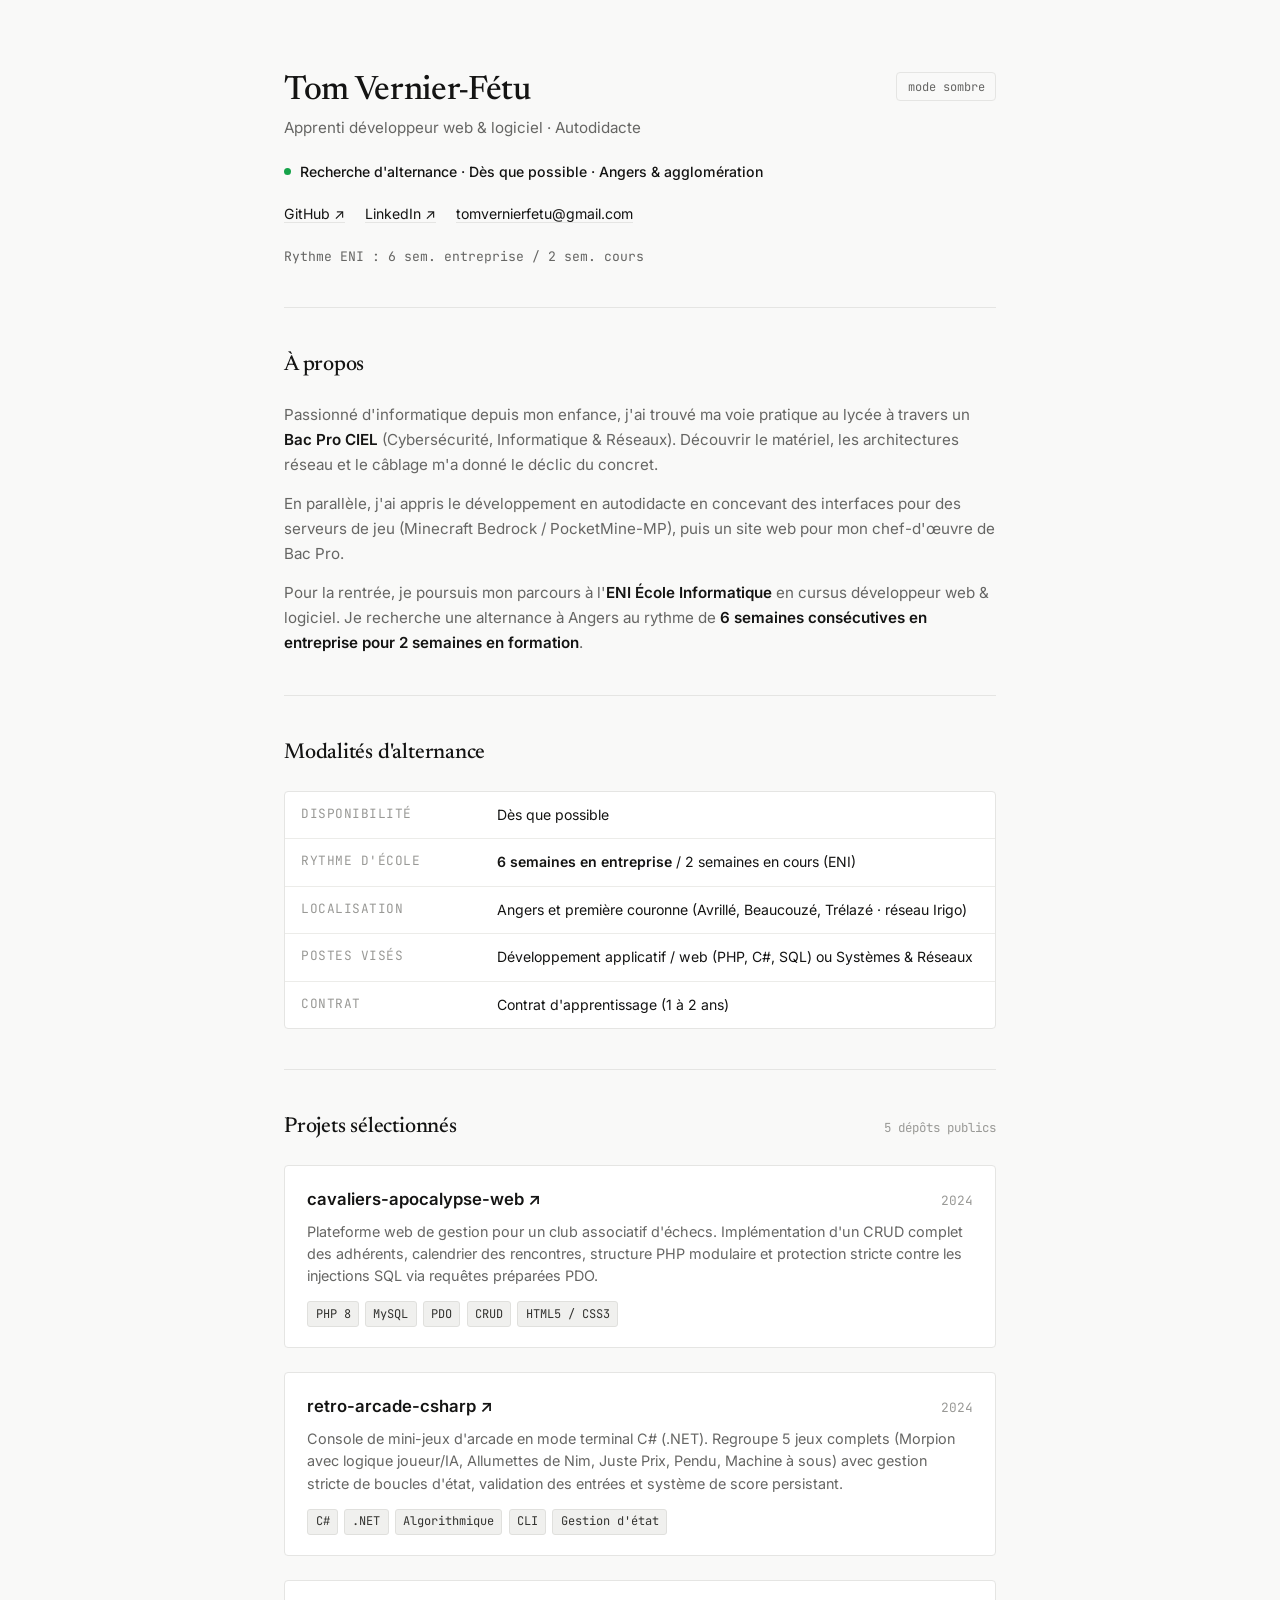
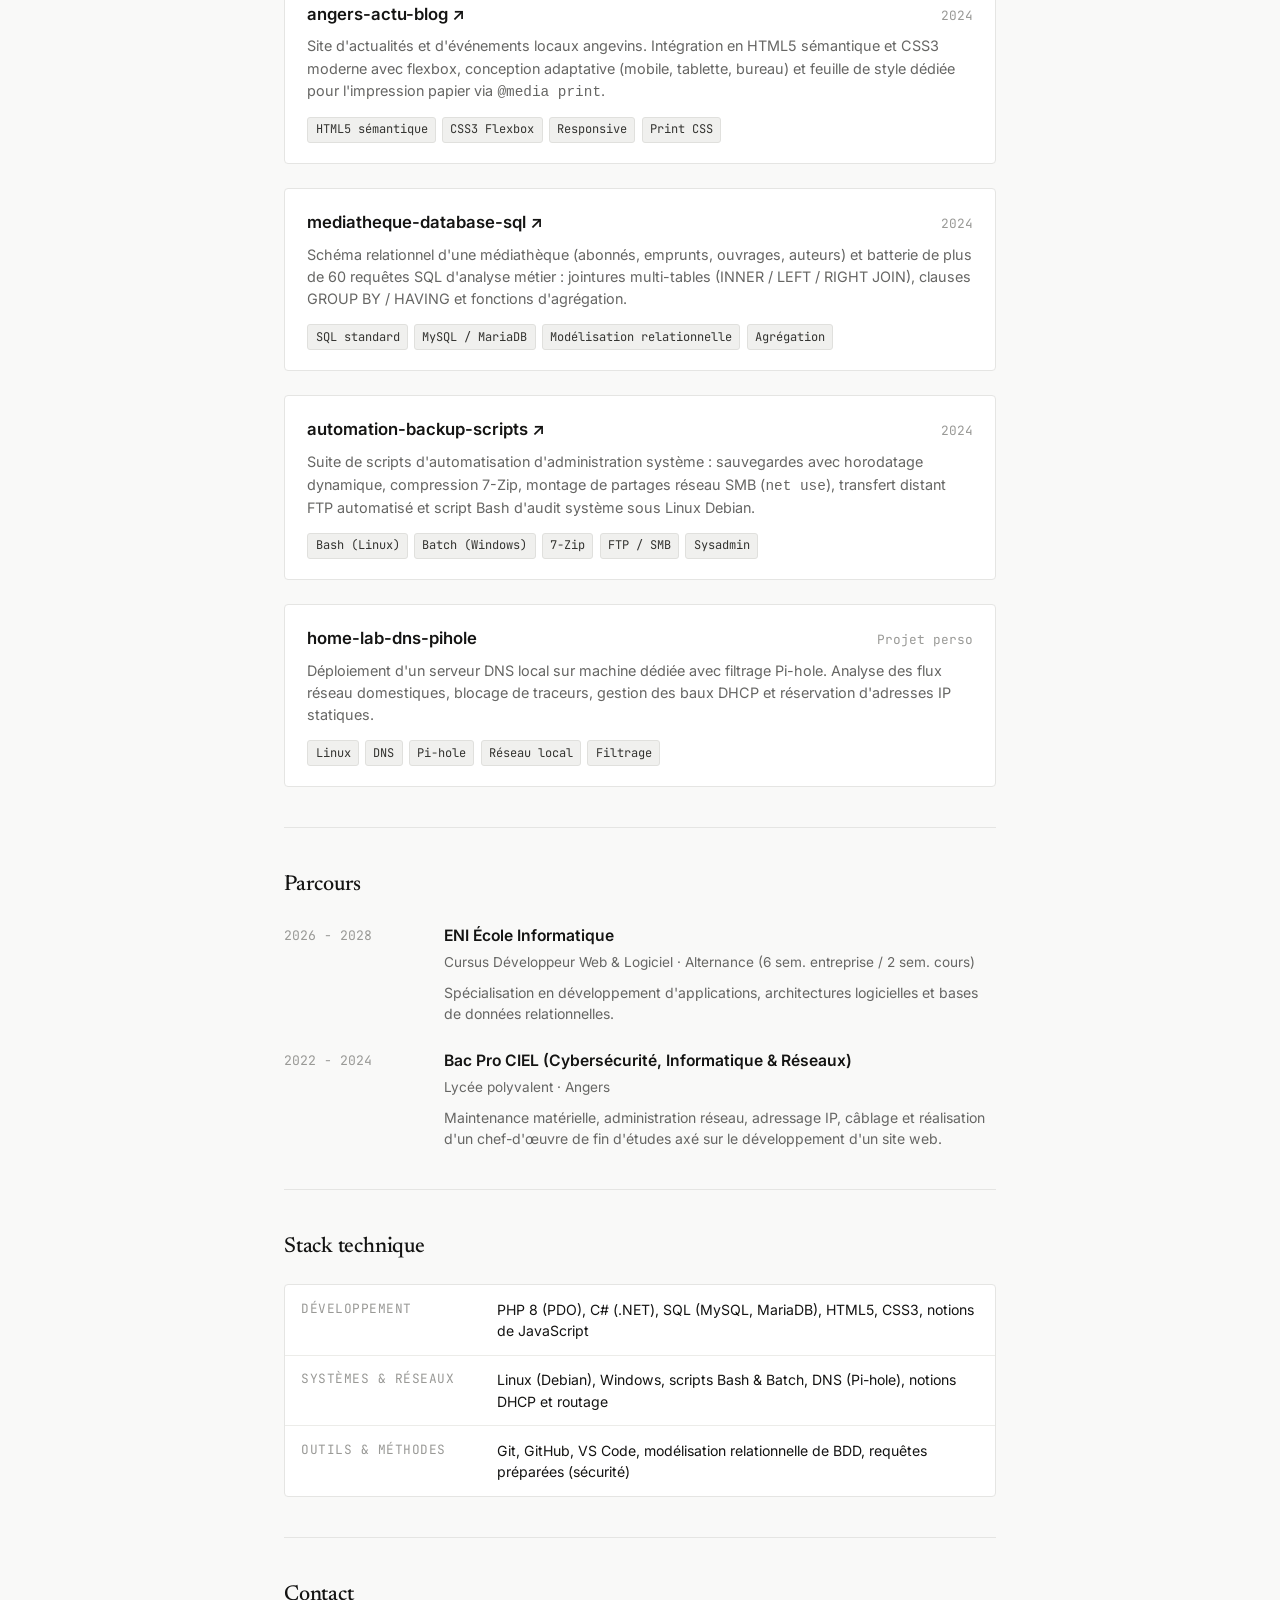
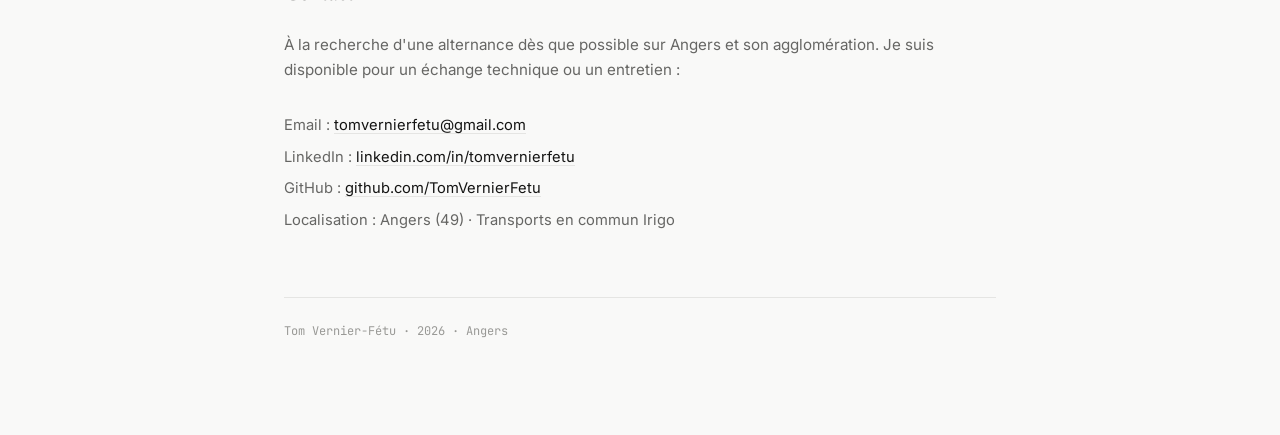
==== commit b62edbd5: "Refactor complet: Design sobre, éditorial et crédible (skill portfolio-human-design)" ====
--- a/index.html
+++ b/index.html
@@ -1,513 +1,323 @@
 <!DOCTYPE html>
-<html lang="fr" data-theme="dark">
+<html lang="fr" data-theme="light">
 <head>
   <meta charset="UTF-8">
   <meta name="viewport" content="width=device-width, initial-scale=1.0">
-  <title>Tom Vernier-Fétu | Apprenti Développeur Web & Logiciel</title>
-  <meta name="description" content="Portfolio de Tom Vernier-Fétu — Apprenti développeur web & logiciel (autodidacte) et passionné de systèmes/réseaux à Angers. À la recherche d'une alternance ENI (6 sem. entreprise / 2 sem. école).">
+  <title>Tom Vernier-Fétu — Apprenti Développeur</title>
+  <meta name="description" content="Portfolio de Tom Vernier-Fétu. Apprenti développeur web & logiciel (autodidacte) à Angers. En recherche d'alternance à l'ENI (rythme 6 sem. entreprise / 2 sem. cours).">
+  
+  <!-- Typographies éditoriales & techniques : Inter + JetBrains Mono + Newsreader -->
+  <link rel="preconnect" href="https://fonts.googleapis.com">
+  <link rel="preconnect" href="https://fonts.gstatic.com" crossorigin>
+  <link href="https://fonts.googleapis.com/css2?family=Inter:wght@400;500;600;700&family=JetBrains+Mono:wght@400;500;600&family=Newsreader:ital,opsz,wght@0,6..72,400;0,6..72,500;1,6..72,400&display=swap" rel="stylesheet">
+  
   <link rel="stylesheet" href="css/style.css">
   <link rel="icon" href="data:image/svg+xml,<svg xmlns=%22http://www.w3.org/2000/svg%22 viewBox=%220 0 100 100%22><text y=%22.9em%22 font-size=%2290%22>⚡</text></svg>">
 </head>
 <body>
 
-  <!-- Navigation -->
-  <header class="navbar">
-    <div class="container nav-container">
-      <a href="#" class="nav-brand">
-        <span class="brand-badge">TVF</span>
-        <span class="brand-name">Tom Vernier-Fétu</span>
-      </a>
-
-      <nav class="nav-links" id="nav-menu">
-        <a href="#a-propos">Parcours</a>
-        <a href="#alternance">Alternance</a>
-        <a href="#projets">Projets</a>
-        <a href="#competences">Compétences</a>
-        <a href="#contact" class="btn btn-sm btn-primary">Contact</a>
-      </nav>
-
-      <div class="nav-actions">
-        <!-- Bouton bascule Thème Clair / Sombre -->
-        <button id="theme-toggle" class="theme-btn" aria-label="Changer de thème">
-          <svg class="sun-icon" viewBox="0 0 24 24" width="20" height="20" fill="none" stroke="currentColor" stroke-width="2">
-            <circle cx="12" cy="12" r="5"></circle>
-            <line x1="12" y1="1" x2="12" y2="3"></line>
-            <line x1="12" y1="21" x2="12" y2="23"></line>
-            <line x1="4.22" y1="4.22" x2="5.64" y2="5.64"></line>
-            <line x1="18.36" y1="18.36" x2="19.78" y2="19.78"></line>
-            <line x1="1" y1="12" x2="3" y2="12"></line>
-            <line x1="21" y1="12" x2="23" y2="12"></line>
-            <line x1="4.22" y1="19.78" x2="5.64" y2="18.36"></line>
-            <line x1="18.36" y1="5.64" x2="19.78" y2="4.22"></line>
-          </svg>
-          <svg class="moon-icon" viewBox="0 0 24 24" width="20" height="20" fill="none" stroke="currentColor" stroke-width="2">
-            <path d="M21 12.79A9 9 0 1 1 11.21 3 7 7 0 0 0 21 12.79z"></path>
-          </svg>
-        </button>
-
-        <button class="mobile-toggle" id="mobile-toggle" aria-label="Ouvrir le menu">
-          <span></span><span></span><span></span>
+  <div class="layout-wrapper">
+
+    <!-- En-tête principal -->
+    <header class="site-header">
+      <div class="header-top">
+        <div>
+          <h1 class="site-name">Tom Vernier-Fétu</h1>
+          <p class="site-tagline">Apprenti développeur web & logiciel · Autodidacte</p>
+        </div>
+        <button id="theme-toggle" class="theme-switch" aria-label="Changer de thème (clair / sombre)">
+          <span class="theme-label" id="theme-label">mode sombre</span>
         </button>
       </div>
-    </div>
-  </header>
-
-  <main>
-    <!-- Hero Section -->
-    <section class="hero">
-      <div class="container hero-container">
-        
-        <div class="status-pill">
-          <span class="status-dot"></span>
-          <span>À la recherche d'une alternance — <strong>Dès que possible</strong> (Angers & agglo)</span>
-        </div>
-
-        <h1 class="hero-title">
-          Apprenti Développeur Web & Logiciel
-          <span class="hero-subtitle-gradient">Profil autodidacte & passionné</span>
-        </h1>
-
-        <p class="hero-description">
-          Issu d'un <strong>Bac Pro CIEL</strong> et en route vers l'<strong>ENI École Informatique</strong>. 
-          J'aime concevoir des solutions concrètes allant du développement applicatif (PHP, C#, Web) 
-          aux systèmes & réseaux (Linux, Bash, DNS).
+
+      <div class="status-row">
+        <span class="status-indicator"></span>
+        <span class="status-text">
+          Recherche d'alternance · Dès que possible · Angers & agglomération
+        </span>
+      </div>
+
+      <div class="quick-links">
+        <a href="https://github.com/TomVernierFetu" target="_blank" rel="noopener noreferrer">GitHub ↗</a>
+        <a href="https://www.linkedin.com/in/tomvernierfetu/" target="_blank" rel="noopener noreferrer">LinkedIn ↗</a>
+        <a href="mailto:tomvernierfetu@gmail.com">tomvernierfetu@gmail.com</a>
+        <span class="meta-item">Rythme ENI : 6 sem. entreprise / 2 sem. cours</span>
+      </div>
+    </header>
+
+    <hr class="divider">
+
+    <main>
+      <!-- À propos & Contexte -->
+      <section class="section">
+        <h2 class="section-title">À propos</h2>
+        <div class="prose">
+          <p>
+            Passionné d'informatique depuis mon enfance, j'ai trouvé ma voie pratique au lycée à travers un <strong>Bac Pro CIEL</strong> (Cybersécurité, Informatique & Réseaux). Découvrir le matériel, les architectures réseau et le câblage m'a donné le déclic du concret.
+          </p>
+          <p>
+            En parallèle, j'ai appris le développement en autodidacte en concevant des interfaces pour des serveurs de jeu (Minecraft Bedrock / PocketMine-MP), puis un site web pour mon chef-d'œuvre de Bac Pro.
+          </p>
+          <p>
+            Pour la rentrée, je poursuis mon parcours à l'<strong>ENI École Informatique</strong> en cursus développeur web & logiciel. Je recherche une alternance à Angers au rythme de <strong>6 semaines consécutives en entreprise pour 2 semaines en formation</strong>.
+          </p>
+        </div>
+      </section>
+
+      <hr class="divider">
+
+      <!-- Fiche Alternance pour les recruteurs -->
+      <section class="section">
+        <h2 class="section-title">Modalités d'alternance</h2>
+        <div class="meta-table">
+          <div class="meta-row">
+            <span class="meta-key">Disponibilité</span>
+            <span class="meta-val">Dès que possible</span>
+          </div>
+          <div class="meta-row">
+            <span class="meta-key">Rythme d'école</span>
+            <span class="meta-val"><strong>6 semaines en entreprise</strong> / 2 semaines en cours (ENI)</span>
+          </div>
+          <div class="meta-row">
+            <span class="meta-key">Localisation</span>
+            <span class="meta-val">Angers et première couronne (Avrillé, Beaucouzé, Trélazé · réseau Irigo)</span>
+          </div>
+          <div class="meta-row">
+            <span class="meta-key">Postes visés</span>
+            <span class="meta-val">Développement applicatif / web (PHP, C#, SQL) ou Systèmes & Réseaux</span>
+          </div>
+          <div class="meta-row">
+            <span class="meta-key">Contrat</span>
+            <span class="meta-val">Contrat d'apprentissage (1 à 2 ans)</span>
+          </div>
+        </div>
+      </section>
+
+      <hr class="divider">
+
+      <!-- Projets sélectionnés -->
+      <section class="section">
+        <div class="section-header-row">
+          <h2 class="section-title">Projets sélectionnés</h2>
+          <span class="section-count">5 dépôts publics</span>
+        </div>
+
+        <div class="projects-list">
+
+          <!-- Projet 1 : Cavaliers de l'Apocalypse -->
+          <article class="project-entry">
+            <div class="project-main">
+              <div class="project-title-row">
+                <h3 class="project-name">
+                  <a href="https://github.com/TomVernierFetu/cavaliers-apocalypse-web" target="_blank" rel="noopener noreferrer">
+                    cavaliers-apocalypse-web ↗
+                  </a>
+                </h3>
+                <span class="project-year">2024</span>
+              </div>
+              <p class="project-summary">
+                Plateforme web de gestion pour un club associatif d'échecs. Implémentation d'un CRUD complet des adhérents, calendrier des rencontres, structure PHP modulaire et protection stricte contre les injections SQL via requêtes préparées PDO.
+              </p>
+              <div class="project-tags">
+                <code>PHP 8</code>
+                <code>MySQL</code>
+                <code>PDO</code>
+                <code>CRUD</code>
+                <code>HTML5 / CSS3</code>
+              </div>
+            </div>
+          </article>
+
+          <!-- Projet 2 : Retro Arcade Console -->
+          <article class="project-entry">
+            <div class="project-main">
+              <div class="project-title-row">
+                <h3 class="project-name">
+                  <a href="https://github.com/TomVernierFetu/retro-arcade-csharp" target="_blank" rel="noopener noreferrer">
+                    retro-arcade-csharp ↗
+                  </a>
+                </h3>
+                <span class="project-year">2024</span>
+              </div>
+              <p class="project-summary">
+                Console de mini-jeux d'arcade en mode terminal C# (.NET). Regroupe 5 jeux complets (Morpion avec logique joueur/IA, Allumettes de Nim, Juste Prix, Pendu, Machine à sous) avec gestion stricte de boucles d'état, validation des entrées et système de score persistant.
+              </p>
+              <div class="project-tags">
+                <code>C#</code>
+                <code>.NET</code>
+                <code>Algorithmique</code>
+                <code>CLI</code>
+                <code>Gestion d'état</code>
+              </div>
+            </div>
+          </article>
+
+          <!-- Projet 3 : Angers Actu Blog -->
+          <article class="project-entry">
+            <div class="project-main">
+              <div class="project-title-row">
+                <h3 class="project-name">
+                  <a href="https://github.com/TomVernierFetu/angers-actu-blog" target="_blank" rel="noopener noreferrer">
+                    angers-actu-blog ↗
+                  </a>
+                </h3>
+                <span class="project-year">2024</span>
+              </div>
+              <p class="project-summary">
+                Site d'actualités et d'événements locaux angevins. Intégration en HTML5 sémantique et CSS3 moderne avec flexbox, conception adaptative (mobile, tablette, bureau) et feuille de style dédiée pour l'impression papier via <code>@media print</code>.
+              </p>
+              <div class="project-tags">
+                <code>HTML5 sémantique</code>
+                <code>CSS3 Flexbox</code>
+                <code>Responsive</code>
+                <code>Print CSS</code>
+              </div>
+            </div>
+          </article>
+
+          <!-- Projet 4 : Médiathèque SQL -->
+          <article class="project-entry">
+            <div class="project-main">
+              <div class="project-title-row">
+                <h3 class="project-name">
+                  <a href="https://github.com/TomVernierFetu/mediatheque-database-sql" target="_blank" rel="noopener noreferrer">
+                    mediatheque-database-sql ↗
+                  </a>
+                </h3>
+                <span class="project-year">2024</span>
+              </div>
+              <p class="project-summary">
+                Schéma relationnel d'une médiathèque (abonnés, emprunts, ouvrages, auteurs) et batterie de plus de 60 requêtes SQL d'analyse métier : jointures multi-tables (INNER / LEFT / RIGHT JOIN), clauses GROUP BY / HAVING et fonctions d'agrégation.
+              </p>
+              <div class="project-tags">
+                <code>SQL standard</code>
+                <code>MySQL / MariaDB</code>
+                <code>Modélisation relationnelle</code>
+                <code>Agrégation</code>
+              </div>
+            </div>
+          </article>
+
+          <!-- Projet 5 : Automation & Backup Scripts -->
+          <article class="project-entry">
+            <div class="project-main">
+              <div class="project-title-row">
+                <h3 class="project-name">
+                  <a href="https://github.com/TomVernierFetu/automation-backup-scripts" target="_blank" rel="noopener noreferrer">
+                    automation-backup-scripts ↗
+                  </a>
+                </h3>
+                <span class="project-year">2024</span>
+              </div>
+              <p class="project-summary">
+                Suite de scripts d'automatisation d'administration système : sauvegardes avec horodatage dynamique, compression 7-Zip, montage de partages réseau SMB (<code>net use</code>), transfert distant FTP automatisé et script Bash d'audit système sous Linux Debian.
+              </p>
+              <div class="project-tags">
+                <code>Bash (Linux)</code>
+                <code>Batch (Windows)</code>
+                <code>7-Zip</code>
+                <code>FTP / SMB</code>
+                <code>Sysadmin</code>
+              </div>
+            </div>
+          </article>
+
+          <!-- Projet 6 : Home-lab DNS Pi-hole -->
+          <article class="project-entry">
+            <div class="project-main">
+              <div class="project-title-row">
+                <h3 class="project-name">
+                  <span>home-lab-dns-pihole</span>
+                </h3>
+                <span class="project-year">Projet perso</span>
+              </div>
+              <p class="project-summary">
+                Déploiement d'un serveur DNS local sur machine dédiée avec filtrage Pi-hole. Analyse des flux réseau domestiques, blocage de traceurs, gestion des baux DHCP et réservation d'adresses IP statiques.
+              </p>
+              <div class="project-tags">
+                <code>Linux</code>
+                <code>DNS</code>
+                <code>Pi-hole</code>
+                <code>Réseau local</code>
+                <code>Filtrage</code>
+              </div>
+            </div>
+          </article>
+
+        </div>
+      </section>
+
+      <hr class="divider">
+
+      <!-- Parcours & Formations -->
+      <section class="section">
+        <h2 class="section-title">Parcours</h2>
+        <div class="timeline-list">
+          
+          <div class="timeline-row">
+            <span class="timeline-date">2026 - 2028</span>
+            <div class="timeline-content">
+              <h3 class="timeline-heading">ENI École Informatique</h3>
+              <p class="timeline-sub">Cursus Développeur Web & Logiciel · Alternance (6 sem. entreprise / 2 sem. cours)</p>
+              <p class="timeline-desc">Spécialisation en développement d'applications, architectures logicielles et bases de données relationnelles.</p>
+            </div>
+          </div>
+
+          <div class="timeline-row">
+            <span class="timeline-date">2022 - 2024</span>
+            <div class="timeline-content">
+              <h3 class="timeline-heading">Bac Pro CIEL (Cybersécurité, Informatique & Réseaux)</h3>
+              <p class="timeline-sub">Lycée polyvalent · Angers</p>
+              <p class="timeline-desc">Maintenance matérielle, administration réseau, adressage IP, câblage et réalisation d'un chef-d'œuvre de fin d'études axé sur le développement d'un site web.</p>
+            </div>
+          </div>
+
+        </div>
+      </section>
+
+      <hr class="divider">
+
+      <!-- Stack technique -->
+      <section class="section">
+        <h2 class="section-title">Stack technique</h2>
+        <div class="stack-table">
+          <div class="stack-row">
+            <span class="stack-label">Développement</span>
+            <span class="stack-value">PHP 8 (PDO), C# (.NET), SQL (MySQL, MariaDB), HTML5, CSS3, notions de JavaScript</span>
+          </div>
+          <div class="stack-row">
+            <span class="stack-label">Systèmes & Réseaux</span>
+            <span class="stack-value">Linux (Debian), Windows, scripts Bash & Batch, DNS (Pi-hole), notions DHCP et routage</span>
+          </div>
+          <div class="stack-row">
+            <span class="stack-label">Outils & Méthodes</span>
+            <span class="stack-value">Git, GitHub, VS Code, modélisation relationnelle de BDD, requêtes préparées (sécurité)</span>
+          </div>
+        </div>
+      </section>
+
+      <hr class="divider">
+
+      <!-- Contact -->
+      <section class="section contact-section">
+        <h2 class="section-title">Contact</h2>
+        <p class="prose">
+          À la recherche d'une alternance dès que possible sur Angers et son agglomération. Je suis disponible pour un échange technique ou un entretien :
         </p>
-
-        <div class="hero-metrics">
-          <div class="metric-card">
-            <span class="metric-num">6 / 2</span>
-            <span class="metric-label">Semaines entreprise / cours</span>
-          </div>
-          <div class="metric-card">
-            <span class="metric-num">100%</span>
-            <span class="metric-label">Projets concrets & défendables</span>
-          </div>
-          <div class="metric-card">
-            <span class="metric-num">Angers</span>
-            <span class="metric-label">Accessible transports Irigo</span>
-          </div>
-        </div>
-
-        <div class="hero-actions">
-          <a href="#projets" class="btn btn-primary">Explorer mes réalisations ↓</a>
-          <a href="#alternance" class="btn btn-secondary">Fiche Alternance 📋</a>
-          <a href="https://github.com/TomVernierFetu" target="_blank" rel="noopener noreferrer" class="btn btn-outline">
-            <svg viewBox="0 0 24 24" width="18" height="18" fill="currentColor">
-              <path d="M12 0C5.37 0 0 5.37 0 12c0 5.31 3.435 9.795 8.205 11.385.6.105.825-.255.825-.57 0-.285-.015-1.23-.015-2.235-3.015.555-3.795-.735-4.035-1.41-.135-.345-.72-1.41-1.23-1.695-.42-.225-1.02-.78-.015-.795.945-.015 1.62.87 1.845 1.23 1.08 1.815 2.805 1.305 3.495.99.105-.78.42-1.305.765-1.605-2.67-.3-5.46-1.335-5.46-5.925 0-1.305.465-2.385 1.23-3.225-.12-.3-.54-1.53.12-3.18 0 0 1.005-.315 3.3 1.23.96-.27 1.98-.405 3-.405s2.04.135 3 .405c2.295-1.56 3.3-1.23 3.3-1.23.66 1.65.24 2.88.12 3.18.765.84 1.23 1.905 1.23 3.225 0 4.605-2.805 5.625-5.475 5.925.435.375.81 1.095.81 2.22 0 1.605-.015 2.895-.015 3.3 0 .315.225.69.825.57A12.02 12.02 0 0024 12c0-6.63-5.37-12-12-12z"/>
-            </svg>
-            GitHub
-          </a>
-        </div>
-
-      </div>
-    </section>
-
-    <!-- Section Fiche Alternance -->
-    <section class="section section-highlight" id="alternance">
-      <div class="container">
-        
-        <div class="section-header">
-          <span class="section-tag">Recrutement</span>
-          <h2 class="section-title">Fiche Synthétique Alternance</h2>
-          <p class="section-desc">L'essentiel pour vos équipes RH et techniques, clair et transparent.</p>
-        </div>
-
-        <div class="alternance-grid">
-          
-          <div class="alt-card">
-            <div class="alt-icon">📅</div>
-            <h3>Disponibilité</h3>
-            <p class="alt-value">Dès que possible</p>
-            <p class="alt-detail">Prêt à intégrer votre équipe pour démarrer sur vos projets.</p>
-          </div>
-
-          <div class="alt-card featured">
-            <div class="alt-icon">⏱️</div>
-            <h3>Rythme ENI</h3>
-            <p class="alt-value">6 sem. entreprise / 2 sem. cours</p>
-            <p class="alt-detail">Idéal pour les entreprises : de longues périodes en immersion pour s'investir sur de vrais sprints.</p>
-          </div>
-
-          <div class="alt-card">
-            <div class="alt-icon">📍</div>
-            <h3>Localisation</h3>
-            <p class="alt-value">Angers & agglomération</p>
-            <p class="alt-detail">Avrillé, Beaucouzé, Trélazé, etc. Desservi par le réseau de transports en commun Irigo.</p>
-          </div>
-
-          <div class="alt-card">
-            <div class="alt-icon">🎯</div>
-            <h3>Postes ciblés</h3>
-            <p class="alt-value">Développement & Réseaux</p>
-            <p class="alt-detail">Développeur junior Web / Logiciel (PHP, C#, SQL) ou Technicien Systèmes & Réseaux.</p>
-          </div>
-
-        </div>
-
-        <div class="alt-banner">
-          <div class="alt-banner-text">
-            <h4>Vous avez une opportunité d'alternance à pourvoir ?</h4>
-            <p>Échangeons de vive voix sur vos besoins techniques et mes projets récents.</p>
-          </div>
-          <a href="#contact" class="btn btn-primary">Prendre contact →</a>
-        </div>
-
-      </div>
-    </section>
-
-    <!-- Section Parcours / À propos -->
-    <section class="section" id="a-propos">
-      <div class="container">
-        
-        <div class="section-header">
-          <span class="section-tag">Histoire</span>
-          <h2 class="section-title">Mon Parcours : Le goût du concret</h2>
-          <p class="section-desc">Pas de théorie abstraite : un profil construit par la curiosité et la pratique.</p>
-        </div>
-
-        <div class="timeline-grid">
-          
-          <article class="timeline-card">
-            <div class="timeline-step">1</div>
-            <h3>Le déclic : Bac Pro CIEL</h3>
-            <p class="timeline-period">Cybersécurité, Informatique & Réseaux</p>
-            <p>
-              Après avoir connu un décrochage scolaire au collège faute de sens, l'entrée en <strong>Bac Pro CIEL</strong> 
-              a été le tournant. Mettre les mains dans les machines, monter des câblages, comprendre le fonctionnement 
-              des routeurs et du matériel m'a immédiatement redonné le goût d'apprendre.
-            </p>
-          </article>
-
-          <article class="timeline-card">
-            <div class="timeline-step">2</div>
-            <h3>L'autodidaxie & premiers projets</h3>
-            <p class="timeline-period">Serveurs de jeu & Chef-d'œuvre Web</p>
-            <p>
-              En côtoyant un développeur de serveurs Minecraft Bedrock (PocketMine-MP), j'ai commencé à concevoir 
-              des interfaces (UI) et à comprendre la logique du code. Pour mon <strong>chef-d'œuvre de Bac Pro</strong>, 
-              j'ai développé mon premier site web complet en HTML5/CSS3 en apprenant par moi-même.
-            </p>
-          </article>
-
-          <article class="timeline-card">
-            <div class="timeline-step">3</div>
-            <h3>Objectif ENI : L'immersion professionnelle</h3>
-            <p class="timeline-period">Cap vers l'entreprise</p>
-            <p>
-              Pour poursuivre ma montée en compétences, j'ai choisi l'<strong>ENI École Informatique</strong>. 
-              Son modèle axé sur la pratique et son rythme privilégié (6 semaines consécutives en entreprise) 
-              correspondent parfaitement à ma façon d'apprendre : par le projet et le terrain.
-            </p>
-          </article>
-
-        </div>
-
-      </div>
-    </section>
-
-    <!-- Section Projets concrets -->
-    <section class="section section-highlight" id="projets">
-      <div class="container">
-        
-        <div class="section-header">
-          <span class="section-tag">Réalisations</span>
-          <h2 class="section-title">Projets Développés & Code Source</h2>
-          <p class="section-desc">Du code réel, fonctionnel et disponible publiquement sur mon profil GitHub.</p>
-        </div>
-
-        <div class="projects-grid">
-
-          <!-- Projet 1 : Cavaliers de l'Apocalypse (PHP / MySQL) -->
-          <article class="project-card">
-            <div class="project-header">
-              <span class="project-category">Web Dynamique & BDD</span>
-              <span class="project-badge">PHP / PDO</span>
-            </div>
-            <h3 class="project-title">Cavaliers de l'Apocalypse</h3>
-            <p class="project-desc">
-              Plateforme web complète pour un club d'échecs associatif. Gestion des membres avec opérations CRUD complètes, 
-              calendrier d'événements et sécurisation systématique des requêtes via <strong>PDO et requêtes préparées</strong> 
-              pour bloquer les injections SQL.
-            </p>
-            <div class="project-tags">
-              <span>PHP 8</span>
-              <span>MySQL</span>
-              <span>PDO</span>
-              <span>CRUD</span>
-              <span>Sécurité</span>
-            </div>
-            <div class="project-links">
-              <a href="https://github.com/TomVernierFetu/cavaliers-apocalypse-web" target="_blank" rel="noopener noreferrer" class="link-arrow">
-                Voir le dépôt GitHub <span>→</span>
-              </a>
-            </div>
-          </article>
-
-          <!-- Projet 2 : Retro Arcade Console (C#) -->
-          <article class="project-card">
-            <div class="project-header">
-              <span class="project-category">Développement Applicatif</span>
-              <span class="project-badge">C# / .NET</span>
-            </div>
-            <h3 class="project-title">Retro Arcade C# Console</h3>
-            <p class="project-desc">
-              Borne de rétrogaming en mode console intégrant 5 jeux complets (Morpion IA/2 joueurs, Jeu des Allumettes de Nim, 
-              Juste Prix, Pendu et Machine à sous). Gestion stricte des boucles d'état, validation des saisies utilisateur et scoring.
-            </p>
-            <div class="project-tags">
-              <span>C#</span>
-              <span>.NET</span>
-              <span>Algorithmique</span>
-              <span>Console</span>
-              <span>State Loop</span>
-            </div>
-            <div class="project-links">
-              <a href="https://github.com/TomVernierFetu/retro-arcade-csharp" target="_blank" rel="noopener noreferrer" class="link-arrow">
-                Voir le dépôt GitHub <span>→</span>
-              </a>
-            </div>
-          </article>
-
-          <!-- Projet 3 : Angers Actu Blog (HTML / CSS) -->
-          <article class="project-card">
-            <div class="project-header">
-              <span class="project-category">Front-End Responsive</span>
-              <span class="project-badge">HTML5 / CSS3</span>
-            </div>
-            <h3 class="project-title">Angers Actu — Blog Culturel</h3>
-            <p class="project-desc">
-              Site web d'information locale pensé pour les événements de la région d'Angers. Structure HTML5 sémantique 
-              (header, main, section, aside), mise en page Flexbox adaptative (mobile, tablette, desktop) et feuille 
-              de style dédiée à l'impression papier (<code>@media print</code>).
-            </p>
-            <div class="project-tags">
-              <span>HTML5</span>
-              <span>CSS3 Flexbox</span>
-              <span>Responsive Design</span>
-              <span>Media Queries</span>
-              <span>Print CSS</span>
-            </div>
-            <div class="project-links">
-              <a href="https://github.com/TomVernierFetu/angers-actu-blog" target="_blank" rel="noopener noreferrer" class="link-arrow">
-                Voir le dépôt GitHub <span>→</span>
-              </a>
-            </div>
-          </article>
-
-          <!-- Projet 4 : Base Médiathèque SQL -->
-          <article class="project-card">
-            <div class="project-header">
-              <span class="project-category">Bases de Données</span>
-              <span class="project-badge">SQL Standard</span>
-            </div>
-            <h3 class="project-title">Médiathèque Database & Requêtes</h3>
-            <p class="project-desc">
-              Modélisation relationnelle complète (abonnés, emprunts, ouvrages, auteurs) et batterie de 60+ requêtes SQL d'analyse : 
-              jointures multi-tables (INNER / LEFT / RIGHT JOIN), calculs d'agrégation (COUNT, AVG, SUM), clauses GROUP BY et HAVING.
-            </p>
-            <div class="project-tags">
-              <span>SQL</span>
-              <span>MySQL / MariaDB</span>
-              <span>Jointures</span>
-              <span>Agrégation</span>
-              <span>Modélisation</span>
-            </div>
-            <div class="project-links">
-              <a href="https://github.com/TomVernierFetu/mediatheque-database-sql" target="_blank" rel="noopener noreferrer" class="link-arrow">
-                Voir le dépôt GitHub <span>→</span>
-              </a>
-            </div>
-          </article>
-
-          <!-- Projet 5 : Automation Scripts (Bash / Batch) -->
-          <article class="project-card">
-            <div class="project-header">
-              <span class="project-category">Systèmes & Administration</span>
-              <span class="project-badge">Bash & Batch</span>
-            </div>
-            <h3 class="project-title">Automation & Backup Suite</h3>
-            <p class="project-desc">
-              Suite de scripts d'administration système : sauvegardes automatisées avec horodatage dynamique, compression 
-              d'archives 7-Zip, montage sécurisé de lecteurs réseau (<code>net use</code>), téléversement automatisé par FTP 
-              et script Bash d'audit système sous Linux Debian.
-            </p>
-            <div class="project-tags">
-              <span>Bash Linux</span>
-              <span>Windows Batch</span>
-              <span>Sauvegardes</span>
-              <span>7-Zip</span>
-              <span>FTP & Réseau</span>
-            </div>
-            <div class="project-links">
-              <a href="https://github.com/TomVernierFetu/automation-backup-scripts" target="_blank" rel="noopener noreferrer" class="link-arrow">
-                Voir le dépôt GitHub <span>→</span>
-              </a>
-            </div>
-          </article>
-
-          <!-- Projet 6 : Home-lab Réseau & DNS (Pi-hole) -->
-          <article class="project-card lab-card">
-            <div class="project-header">
-              <span class="project-category">Home-Lab Personnel</span>
-              <span class="project-badge badge-lab">Expérimentation</span>
-            </div>
-            <h3 class="project-title">Serveur DNS & Filtrage Pi-hole</h3>
-            <p class="project-desc">
-              Déploiement et configuration d'un serveur DNS local sur machine dédiée avec Pi-hole. Analyse des flux 
-              réseau domestiques, filtrage des requêtes DNS, blocage des traceurs et compréhension concrète des protocoles 
-              réseau (DHCP, DNS, baux d'adresses IP statiques).
-            </p>
-            <div class="project-tags">
-              <span>Réseaux</span>
-              <span>DNS</span>
-              <span>Pi-hole</span>
-              <span>Linux</span>
-              <span>Home-Lab</span>
-            </div>
-            <div class="project-links">
-              <span class="link-badge">🧪 Projet d'apprentissage pratique</span>
-            </div>
-          </article>
-
-        </div>
-
-      </div>
-    </section>
-
-    <!-- Section Compétences pratiques -->
-    <section class="section" id="competences">
-      <div class="container">
-        
-        <div class="section-header">
-          <span class="section-tag">Savoir-Faire</span>
-          <h2 class="section-title">Compétences Techniques</h2>
-          <p class="section-desc">Ce que je pratique et applique concrètement dans mes développements.</p>
-        </div>
-
-        <div class="skills-grid">
-          
-          <div class="skill-group">
-            <div class="skill-icon">💻</div>
-            <h3>Développement Back-End & Logiciel</h3>
-            <ul>
-              <li><strong>C# & .NET :</strong> Applications console, boucles, conditions, tableaux, logique algorithmique.</li>
-              <li><strong>PHP 8 :</strong> Programmation modulaire, formulaires POST/GET, sessions.</li>
-              <li><strong>Sécurité PDO :</strong> Requêtes préparées systématiques, protection contre les injections SQL.</li>
-              <li><strong>SQL Relationnel :</strong> Conception de schémas, clés étrangères, jointures et agrégations.</li>
-            </ul>
-          </div>
-
-          <div class="skill-group">
-            <div class="skill-icon">🌐</div>
-            <h3>Développement Web Front-End</h3>
-            <ul>
-              <li><strong>HTML5 Sémantique :</strong> Structure propre, balisage accessible et bien ordonné.</li>
-              <li><strong>CSS3 Moderne :</strong> Flexbox, variables CSS, Media Queries, design adaptatif (responsive).</li>
-              <li><strong>Impression CSS :</strong> Règles dédiées <code>@media print</code> pour édition propre.</li>
-              <li><strong>JavaScript :</strong> Intégrations basiques, manipulation du DOM (ex : toggle de thème, copie presse-papier).</li>
-            </ul>
-          </div>
-
-          <div class="skill-group">
-            <div class="skill-icon">⚙️</div>
-            <h3>Systèmes, Réseaux & Outils</h3>
-            <ul>
-              <li><strong>Systèmes :</strong> Environnements Linux (Debian) et Windows.</li>
-              <li><strong>Scripts :</strong> Automatisation en Bash (shell Linux) et Batch (Windows .bat).</li>
-              <li><strong>Réseaux :</strong> Adressage IP, configuration DNS locale (Pi-hole), notions DHCP.</li>
-              <li><strong>Gestion de version :</strong> Git en ligne de commande, commits propres, GitHub.</li>
-            </ul>
-          </div>
-
-        </div>
-
-      </div>
-    </section>
-
-    <!-- Section Contact -->
-    <section class="section section-highlight" id="contact">
-      <div class="container contact-container">
-        
-        <div class="section-header">
-          <span class="section-tag">Échangeons</span>
-          <h2 class="section-title">Me Contacter</h2>
-          <p class="section-desc">Je suis disponible pour toute opportunité d'alternance sur Angers ou échange technique.</p>
-        </div>
-
-        <div class="contact-card">
-          
-          <div class="contact-info-block">
-            <div class="contact-avatar">TVF</div>
-            <h3>Tom Vernier-Fétu</h3>
-            <p class="contact-role">Apprenti Développeur Web & Logiciel</p>
-            <p class="contact-loc">📍 Angers (49) & agglomération</p>
-          </div>
-
-          <div class="contact-methods">
-            
-            <!-- Email avec bouton de copie -->
-            <div class="contact-row">
-              <div class="contact-icon-box">✉️</div>
-              <div class="contact-detail">
-                <span class="contact-label">Email professionnel</span>
-                <span class="contact-val" id="email-text">tomvernierfetu@gmail.com</span>
-              </div>
-              <div class="contact-action-group">
-                <a href="mailto:tomvernierfetu@gmail.com" class="btn btn-sm btn-secondary">Envoyer un mail</a>
-                <button id="copy-email-btn" class="btn btn-sm btn-outline" aria-label="Copier l'adresse email">
-                  <span id="copy-label">Copier</span>
-                </button>
-              </div>
-            </div>
-
-            <!-- LinkedIn -->
-            <div class="contact-row">
-              <div class="contact-icon-box">💼</div>
-              <div class="contact-detail">
-                <span class="contact-label">LinkedIn</span>
-                <span class="contact-val">in/tomvernierfetu/</span>
-              </div>
-              <div class="contact-action-group">
-                <a href="https://www.linkedin.com/in/tomvernierfetu/" target="_blank" rel="noopener noreferrer" class="btn btn-sm btn-secondary">
-                  Voir mon profil ↗
-                </a>
-              </div>
-            </div>
-
-            <!-- GitHub -->
-            <div class="contact-row">
-              <div class="contact-icon-box">🐙</div>
-              <div class="contact-detail">
-                <span class="contact-label">GitHub</span>
-                <span class="contact-val">github.com/TomVernierFetu</span>
-              </div>
-              <div class="contact-action-group">
-                <a href="https://github.com/TomVernierFetu" target="_blank" rel="noopener noreferrer" class="btn btn-sm btn-secondary">
-                  Consulter mes dépôts ↗
-                </a>
-              </div>
-            </div>
-
-          </div>
-
-        </div>
-
-      </div>
-    </section>
-  </main>
-
-  <!-- Toast notification pour la copie d'email -->
-  <div id="toast" class="toast" role="alert" aria-live="assertive">
-    ✓ Adresse email copiée dans le presse-papier !
+        <div class="contact-details">
+          <p>Email : <a href="mailto:tomvernierfetu@gmail.com" class="link-underlined">tomvernierfetu@gmail.com</a></p>
+          <p>LinkedIn : <a href="https://www.linkedin.com/in/tomvernierfetu/" target="_blank" rel="noopener noreferrer" class="link-underlined">linkedin.com/in/tomvernierfetu</a></p>
+          <p>GitHub : <a href="https://github.com/TomVernierFetu" target="_blank" rel="noopener noreferrer" class="link-underlined">github.com/TomVernierFetu</a></p>
+          <p>Localisation : Angers (49) · Transports en commun Irigo</p>
+        </div>
+      </section>
+    </main>
+
+    <footer class="site-footer">
+      <p>Tom Vernier-Fétu · 2026 · Angers</p>
+    </footer>
+
   </div>
-
-  <!-- Footer -->
-  <footer class="footer">
-    <div class="container footer-container">
-      <p>© 2026 <strong>Tom Vernier-Fétu</strong> — Apprenti Développeur</p>
-      <p class="footer-sub">Site conçu à la main en HTML5 / CSS3 / JS pur — Hébergé sur GitHub Pages</p>
-    </div>
-  </footer>
 
   <script src="js/main.js"></script>
 </body>
--- a/css/style.css
+++ b/css/style.css
@@ -1,81 +1,59 @@
 /* ==========================================================================
    Portfolio — Tom Vernier-Fétu
-   Style CSS épuré, moderne, responsive et sans dépendances
+   Design sobre, éditorial et crédible (Directives portfolio-human-design)
    ========================================================================== */
 
 /* --------------------------------------------------------------------------
-   Variables de thème (Dark Mode par défaut & Light Mode)
+   Variables & Palettes (Éditorial Clair par défaut & Sombre mat)
    -------------------------------------------------------------------------- */
 :root {
-  --font-sans: -apple-system, BlinkMacSystemFont, "Segoe UI", Roboto, "Helvetica Neue", Arial, sans-serif;
-  --font-mono: ui-monospace, SFMono-Regular, Menlo, Monaco, Consolas, monospace;
-
-  /* Rayons et ombres */
-  --radius-sm: 6px;
-  --radius-md: 10px;
-  --radius-lg: 16px;
-  --radius-full: 9999px;
-
-  --transition-fast: 0.15s ease;
-  --transition-normal: 0.25s ease;
-}
-
-/* Thème Sombre (Par défaut) */
+  --font-serif: "Newsreader", Georgia, serif;
+  --font-sans: "Inter", -apple-system, BlinkMacSystemFont, "Segoe UI", Roboto, sans-serif;
+  --font-mono: "JetBrains Mono", ui-monospace, Menlo, Monaco, Consolas, monospace;
+
+  --radius-xs: 3px;
+  --radius-sm: 4px;
+  --radius-md: 6px;
+
+  --transition-fast: 150ms ease;
+}
+
+/* Palette Claire (Par défaut) */
+[data-theme="light"] {
+  --bg: #F9F9F8;
+  --surface: #FFFFFF;
+  --border: #E5E5E3;
+  --border-subtle: #ECECE9;
+  
+  --text-main: #141413;
+  --text-muted: #666664;
+  --text-faint: #999996;
+
+  --accent: #2563EB;
+  --tag-bg: #F0F0EE;
+  --tag-border: #E0E0DD;
+  --tag-text: #333330;
+
+  --status-dot: #16A34A;
+}
+
+/* Palette Sombre mat */
 [data-theme="dark"] {
-  --bg-primary: #0a0f1d;
-  --bg-secondary: #111827;
-  --bg-card: #162032;
-  --bg-card-hover: #1e2c45;
-  --border-color: #243248;
-  --border-focus: #3b82f6;
-
-  --text-primary: #f8fafc;
-  --text-secondary: #94a3b8;
-  --text-muted: #64748b;
-
-  --accent-primary: #38bdf8;
-  --accent-primary-hover: #0ea5e9;
-  --accent-bg: rgba(56, 189, 248, 0.1);
-  --accent-border: rgba(56, 189, 248, 0.25);
-
-  --badge-bg: #1e293b;
-  --badge-text: #cbd5e1;
-
-  --shadow-sm: 0 1px 2px 0 rgba(0, 0, 0, 0.3);
-  --shadow-md: 0 4px 6px -1px rgba(0, 0, 0, 0.4), 0 2px 4px -2px rgba(0, 0, 0, 0.4);
-  --shadow-lg: 0 10px 15px -3px rgba(0, 0, 0, 0.5), 0 4px 6px -4px rgba(0, 0, 0, 0.5);
-
-  --sun-display: block;
-  --moon-display: none;
-}
-
-/* Thème Clair */
-[data-theme="light"] {
-  --bg-primary: #f8fafc;
-  --bg-secondary: #ffffff;
-  --bg-card: #ffffff;
-  --bg-card-hover: #f1f5f9;
-  --border-color: #e2e8f0;
-  --border-focus: #0284c7;
-
-  --text-primary: #0f172a;
-  --text-secondary: #475569;
-  --text-muted: #94a3b8;
-
-  --accent-primary: #0284c7;
-  --accent-primary-hover: #0369a1;
-  --accent-bg: rgba(2, 132, 199, 0.08);
-  --accent-border: rgba(2, 132, 199, 0.25);
-
-  --badge-bg: #f1f5f9;
-  --badge-text: #334155;
-
-  --shadow-sm: 0 1px 3px 0 rgba(0, 0, 0, 0.05);
-  --shadow-md: 0 4px 6px -1px rgba(0, 0, 0, 0.07), 0 2px 4px -2px rgba(0, 0, 0, 0.05);
-  --shadow-lg: 0 10px 15px -3px rgba(0, 0, 0, 0.08), 0 4px 6px -4px rgba(0, 0, 0, 0.04);
-
-  --sun-display: none;
-  --moon-display: block;
+  --bg: #0C0C0C;
+  --surface: #141414;
+  --border: #242424;
+  --border-subtle: #1C1C1C;
+  
+  --text-main: #F2F2F0;
+  --text-muted: #8A8A88;
+  --text-faint: #5A5A58;
+
+  --accent: #60A5FA;
+  --tag-bg: #1A1A1A;
+  --tag-border: #2A2A2A;
+  --tag-text: #D0D0CE;
+
+  --status-dot: #22C55E;
 }
 
 /* --------------------------------------------------------------------------
@@ -88,852 +66,437 @@
 }
 
 html {
+  font-size: 16px;
   scroll-behavior: smooth;
-  font-size: 16px;
+  background-color: var(--bg);
 }
 
 body {
   font-family: var(--font-sans);
-  background-color: var(--bg-primary);
-  color: var(--text-primary);
+  font-size: 0.95rem;
   line-height: 1.6;
-  transition: background-color var(--transition-normal), color var(--transition-normal);
+  color: var(--text-main);
+  background-color: var(--bg);
   -webkit-font-smoothing: antialiased;
-}
-
-a {
-  color: inherit;
-  text-decoration: none;
-}
-
-code {
-  font-family: var(--font-mono);
-  font-size: 0.9em;
-  background-color: var(--badge-bg);
-  color: var(--accent-primary);
-  padding: 0.15em 0.35em;
-  border-radius: 4px;
-}
-
-/* Conteneur principal */
-.container {
-  width: 100%;
-  max-width: 1100px;
+  -moz-osx-font-smoothing: grayscale;
+}
+
+/* Colonne centrale étroite et lisible (760px) */
+.layout-wrapper {
+  max-width: 760px;
   margin: 0 auto;
-  padding: 0 1.5rem;
-}
-
-/* --------------------------------------------------------------------------
-   Navigation
-   -------------------------------------------------------------------------- */
-.navbar {
-  position: sticky;
-  top: 0;
-  z-index: 100;
-  background-color: rgba(10, 15, 29, 0.85);
-  backdrop-filter: blur(12px);
-  -webkit-backdrop-filter: blur(12px);
-  border-bottom: 1px solid var(--border-color);
-  transition: background-color var(--transition-normal), border-color var(--transition-normal);
-}
-
-[data-theme="light"] .navbar {
-  background-color: rgba(248, 250, 252, 0.88);
-}
-
-.nav-container {
-  display: flex;
-  align-items: center;
+  padding: 4.5rem 1.5rem 6rem;
+}
+
+/* --------------------------------------------------------------------------
+   Séparateurs nets de 1px
+   -------------------------------------------------------------------------- */
+.divider {
+  border: 0;
+  height: 1px;
+  background-color: var(--border);
+  margin: 2.5rem 0;
+}
+
+/* --------------------------------------------------------------------------
+   En-tête principal
+   -------------------------------------------------------------------------- */
+.site-header {
+  display: flex;
+  flex-direction: column;
+  gap: 1.25rem;
+}
+
+.header-top {
+  display: flex;
+  align-items: flex-start;
   justify-content: space-between;
-  height: 68px;
-}
-
-.nav-brand {
-  display: flex;
-  align-items: center;
-  gap: 0.6rem;
-  font-weight: 700;
-  font-size: 1.05rem;
-  letter-spacing: -0.02em;
-}
-
-.brand-badge {
-  background: linear-gradient(135deg, #0284c7, #38bdf8);
-  color: #ffffff;
+  gap: 1.5rem;
+}
+
+.site-name {
+  font-family: var(--font-serif);
+  font-size: 2.1rem;
+  font-weight: 500;
+  line-height: 1.15;
+  letter-spacing: -0.01em;
+  color: var(--text-main);
+}
+
+.site-tagline {
+  font-size: 0.95rem;
+  color: var(--text-muted);
+  margin-top: 0.35rem;
+}
+
+/* Switch Thème discret */
+.theme-switch {
+  background: transparent;
+  border: 1px solid var(--border);
+  border-radius: var(--radius-sm);
+  padding: 0.35rem 0.65rem;
+  cursor: pointer;
+  color: var(--text-muted);
+  font-family: var(--font-mono);
   font-size: 0.75rem;
-  font-weight: 800;
-  padding: 0.25rem 0.5rem;
-  border-radius: var(--radius-sm);
-  letter-spacing: 0.05em;
-}
-
-.nav-links {
-  display: flex;
-  align-items: center;
-  gap: 1.8rem;
-}
-
-.nav-links a:not(.btn) {
-  font-size: 0.95rem;
-  font-weight: 500;
-  color: var(--text-secondary);
-  transition: color var(--transition-fast);
-}
-
-.nav-links a:not(.btn):hover {
-  color: var(--accent-primary);
-}
-
-.nav-actions {
-  display: flex;
-  align-items: center;
-  gap: 0.75rem;
-}
-
-/* Bouton Thème */
-.theme-btn {
-  background: var(--bg-card);
-  border: 1px solid var(--border-color);
-  color: var(--text-primary);
-  width: 40px;
-  height: 40px;
-  border-radius: var(--radius-md);
-  cursor: pointer;
-  display: flex;
-  align-items: center;
-  justify-content: center;
   transition: all var(--transition-fast);
-}
-
-.theme-btn:hover {
-  border-color: var(--accent-primary);
-  color: var(--accent-primary);
-  transform: scale(1.05);
-}
-
-.sun-icon {
-  display: var(--sun-display);
-}
-
-.moon-icon {
-  display: var(--moon-display);
-}
-
-/* Bouton Burger Mobile */
-.mobile-toggle {
-  display: none;
-  flex-direction: column;
-  justify-content: center;
-  gap: 5px;
-  width: 40px;
-  height: 40px;
-  background: var(--bg-card);
-  border: 1px solid var(--border-color);
-  border-radius: var(--radius-md);
-  cursor: pointer;
-  padding: 8px;
-}
-
-.mobile-toggle span {
-  display: block;
-  height: 2px;
-  background: var(--text-primary);
-  border-radius: 2px;
-  transition: var(--transition-fast);
-}
-
-/* --------------------------------------------------------------------------
-   Boutons
-   -------------------------------------------------------------------------- */
-.btn {
+  white-space: nowrap;
+}
+
+.theme-switch:hover {
+  border-color: var(--text-main);
+  color: var(--text-main);
+}
+
+/* Statut alternance (point discret statique) */
+.status-row {
   display: inline-flex;
   align-items: center;
-  justify-content: center;
-  gap: 0.5rem;
+  gap: 0.55rem;
+  font-size: 0.88rem;
+  color: var(--text-main);
+}
+
+.status-indicator {
+  width: 7px;
+  height: 7px;
+  border-radius: 50%;
+  background-color: var(--status-dot);
+  display: inline-block;
+  flex-shrink: 0;
+}
+
+.status-text {
+  font-weight: 500;
+}
+
+/* Liens rapides */
+.quick-links {
+  display: flex;
+  flex-wrap: wrap;
+  align-items: center;
+  gap: 1.25rem;
+  font-size: 0.88rem;
+}
+
+.quick-links a {
+  color: var(--text-main);
+  text-decoration: underline;
+  text-underline-offset: 3px;
+  text-decoration-color: var(--border);
+  transition: text-decoration-color var(--transition-fast), color var(--transition-fast);
+}
+
+.quick-links a:hover {
+  color: var(--accent);
+  text-decoration-color: var(--accent);
+}
+
+.meta-item {
+  color: var(--text-muted);
+  font-size: 0.82rem;
+  font-family: var(--font-mono);
+}
+
+/* --------------------------------------------------------------------------
+   Sections & Titres
+   -------------------------------------------------------------------------- */
+.section {
+  display: flex;
+  flex-direction: column;
+  gap: 1.25rem;
+}
+
+.section-header-row {
+  display: flex;
+  align-items: baseline;
+  justify-content: space-between;
+}
+
+.section-title {
+  font-family: var(--font-serif);
+  font-size: 1.35rem;
+  font-weight: 500;
+  letter-spacing: -0.01em;
+  color: var(--text-main);
+}
+
+.section-count {
+  font-family: var(--font-mono);
+  font-size: 0.78rem;
+  color: var(--text-faint);
+}
+
+.prose {
+  display: flex;
+  flex-direction: column;
+  gap: 0.85rem;
+  color: var(--text-muted);
   font-size: 0.95rem;
+  line-height: 1.65;
+}
+
+.prose strong {
+  color: var(--text-main);
   font-weight: 600;
-  padding: 0.65rem 1.25rem;
-  border-radius: var(--radius-md);
-  border: 1px solid transparent;
-  cursor: pointer;
-  transition: all var(--transition-fast);
-  white-space: nowrap;
-}
-
-.btn-sm {
-  padding: 0.4rem 0.85rem;
-  font-size: 0.85rem;
-}
-
-.btn-primary {
-  background-color: var(--accent-primary);
-  color: #0b1120;
-}
-
-[data-theme="light"] .btn-primary {
-  color: #ffffff;
-}
-
-.btn-primary:hover {
-  background-color: var(--accent-primary-hover);
-  transform: translateY(-1px);
-}
-
-.btn-secondary {
-  background-color: var(--bg-card);
-  color: var(--text-primary);
-  border-color: var(--border-color);
-}
-
-.btn-secondary:hover {
-  background-color: var(--bg-card-hover);
+}
+
+/* --------------------------------------------------------------------------
+   Tableau des Modalités Alternance (Format sobre)
+   -------------------------------------------------------------------------- */
+.meta-table {
+  border: 1px solid var(--border);
+  border-radius: var(--radius-sm);
+  background: var(--surface);
+  overflow: hidden;
+}
+
+.meta-row {
+  display: grid;
+  grid-template-columns: 180px 1fr;
+  padding: 0.75rem 1rem;
+  font-size: 0.88rem;
+  border-bottom: 1px solid var(--border-subtle);
+  gap: 1rem;
+}
+
+.meta-row:last-child {
+  border-bottom: none;
+}
+
+.meta-key {
+  font-family: var(--font-mono);
+  font-size: 0.8rem;
+  color: var(--text-faint);
+  text-transform: uppercase;
+  letter-spacing: 0.04em;
+}
+
+.meta-val {
+  color: var(--text-main);
+}
+
+.meta-val strong {
+  font-weight: 600;
+}
+
+/* --------------------------------------------------------------------------
+   Liste des Projets
+   -------------------------------------------------------------------------- */
+.projects-list {
+  display: flex;
+  flex-direction: column;
+  gap: 1.5rem;
+}
+
+.project-entry {
+  border: 1px solid var(--border);
+  border-radius: var(--radius-sm);
+  background: var(--surface);
+  padding: 1.25rem 1.4rem;
+  transition: border-color var(--transition-fast);
+}
+
+.project-entry:hover {
   border-color: var(--text-muted);
 }
 
-.btn-outline {
-  background: transparent;
-  color: var(--text-primary);
-  border-color: var(--border-color);
-}
-
-.btn-outline:hover {
-  border-color: var(--accent-primary);
-  color: var(--accent-primary);
-}
-
-/* --------------------------------------------------------------------------
-   Hero Section
-   -------------------------------------------------------------------------- */
-.hero {
-  padding: 5rem 0 4rem;
-  position: relative;
-}
-
-.hero-container {
-  display: flex;
-  flex-direction: column;
-  align-items: flex-start;
-  max-width: 900px;
-}
-
-.status-pill {
+.project-title-row {
+  display: flex;
+  align-items: baseline;
+  justify-content: space-between;
+  margin-bottom: 0.5rem;
+}
+
+.project-name {
+  font-family: var(--font-sans);
+  font-size: 1.05rem;
+  font-weight: 600;
+}
+
+.project-name a {
+  color: var(--text-main);
   display: inline-flex;
   align-items: center;
-  gap: 0.6rem;
-  padding: 0.35rem 0.9rem;
-  background-color: var(--accent-bg);
-  border: 1px solid var(--accent-border);
-  border-radius: var(--radius-full);
+  gap: 0.35rem;
+  text-decoration: none;
+  transition: transform var(--transition-fast), color var(--transition-fast);
+}
+
+.project-entry:hover .project-name a {
+  transform: translateX(2px);
+  color: var(--accent);
+}
+
+.project-year {
+  font-family: var(--font-mono);
+  font-size: 0.8rem;
+  color: var(--text-faint);
+}
+
+.project-summary {
+  font-size: 0.9rem;
+  color: var(--text-muted);
+  line-height: 1.55;
+  margin-bottom: 0.85rem;
+}
+
+.project-tags {
+  display: flex;
+  flex-wrap: wrap;
+  gap: 0.4rem;
+}
+
+.project-tags code {
+  font-family: var(--font-mono);
+  font-size: 0.75rem;
+  background-color: var(--tag-bg);
+  border: 1px solid var(--tag-border);
+  color: var(--tag-text);
+  padding: 0.15rem 0.45rem;
+  border-radius: var(--radius-xs);
+}
+
+/* --------------------------------------------------------------------------
+   Parcours & Chronologie
+   -------------------------------------------------------------------------- */
+.timeline-list {
+  display: flex;
+  flex-direction: column;
+  gap: 1.5rem;
+}
+
+.timeline-row {
+  display: grid;
+  grid-template-columns: 140px 1fr;
+  gap: 1.25rem;
+}
+
+.timeline-date {
+  font-family: var(--font-mono);
+  font-size: 0.82rem;
+  color: var(--text-faint);
+  padding-top: 0.15rem;
+}
+
+.timeline-content {
+  display: flex;
+  flex-direction: column;
+  gap: 0.25rem;
+}
+
+.timeline-heading {
+  font-size: 0.98rem;
+  font-weight: 600;
+  color: var(--text-main);
+}
+
+.timeline-sub {
   font-size: 0.85rem;
-  color: var(--text-primary);
-  margin-bottom: 1.5rem;
-}
-
-.status-dot {
-  width: 8px;
-  height: 8px;
-  border-radius: 50%;
-  background-color: #22c55e;
-  box-shadow: 0 0 8px #22c55e;
-  animation: pulse-dot 2s infinite ease-in-out;
-}
-
-@keyframes pulse-dot {
-  0%, 100% { opacity: 1; transform: scale(1); }
-  50% { opacity: 0.4; transform: scale(0.9); }
-}
-
-.hero-title {
-  font-size: 2.75rem;
-  line-height: 1.15;
-  font-weight: 800;
-  letter-spacing: -0.03em;
-  margin-bottom: 1.25rem;
-}
-
-.hero-subtitle-gradient {
-  display: block;
-  font-size: 1.75rem;
-  font-weight: 600;
-  color: var(--accent-primary);
-  margin-top: 0.35rem;
-}
-
-.hero-description {
-  font-size: 1.15rem;
-  color: var(--text-secondary);
-  line-height: 1.7;
-  margin-bottom: 2rem;
-  max-width: 780px;
-}
-
-.hero-metrics {
+  color: var(--text-muted);
+}
+
+.timeline-desc {
+  font-size: 0.88rem;
+  color: var(--text-muted);
+  line-height: 1.5;
+  margin-top: 0.25rem;
+}
+
+/* --------------------------------------------------------------------------
+   Stack Technique (Tableau sobre)
+   -------------------------------------------------------------------------- */
+.stack-table {
+  border: 1px solid var(--border);
+  border-radius: var(--radius-sm);
+  background: var(--surface);
+  overflow: hidden;
+}
+
+.stack-row {
   display: grid;
-  grid-template-columns: repeat(3, 1fr);
-  gap: 1.5rem;
-  width: 100%;
-  margin-bottom: 2.5rem;
-  padding: 1.5rem 0;
-  border-top: 1px solid var(--border-color);
-  border-bottom: 1px solid var(--border-color);
-}
-
-.metric-card {
-  display: flex;
-  flex-direction: column;
-}
-
-.metric-num {
-  font-size: 1.8rem;
-  font-weight: 800;
-  color: var(--accent-primary);
-  letter-spacing: -0.02em;
-}
-
-.metric-label {
-  font-size: 0.85rem;
-  color: var(--text-muted);
+  grid-template-columns: 180px 1fr;
+  padding: 0.85rem 1rem;
+  font-size: 0.88rem;
+  border-bottom: 1px solid var(--border-subtle);
+  gap: 1rem;
+}
+
+.stack-row:last-child {
+  border-bottom: none;
+}
+
+.stack-label {
+  font-family: var(--font-mono);
+  font-size: 0.8rem;
+  color: var(--text-faint);
   text-transform: uppercase;
   letter-spacing: 0.04em;
-  font-weight: 600;
-}
-
-.hero-actions {
-  display: flex;
-  flex-wrap: wrap;
-  gap: 1rem;
-}
-
-/* --------------------------------------------------------------------------
-   Sections communes
-   -------------------------------------------------------------------------- */
-.section {
-  padding: 5rem 0;
-}
-
-.section-highlight {
-  background-color: var(--bg-secondary);
-  border-top: 1px solid var(--border-color);
-  border-bottom: 1px solid var(--border-color);
-}
-
-.section-header {
-  margin-bottom: 3rem;
-}
-
-.section-tag {
-  display: inline-block;
-  font-size: 0.8rem;
-  font-weight: 700;
-  text-transform: uppercase;
-  letter-spacing: 0.1em;
-  color: var(--accent-primary);
-  margin-bottom: 0.5rem;
-}
-
-.section-title {
-  font-size: 2rem;
-  font-weight: 800;
-  letter-spacing: -0.02em;
-  margin-bottom: 0.5rem;
-}
-
-.section-desc {
-  font-size: 1.05rem;
-  color: var(--text-secondary);
-}
-
-/* --------------------------------------------------------------------------
-   Fiche Alternance (Recruteurs)
-   -------------------------------------------------------------------------- */
-.alternance-grid {
-  display: grid;
-  grid-template-columns: repeat(auto-fit, minmax(240px, 1fr));
-  gap: 1.5rem;
-  margin-bottom: 2.5rem;
-}
-
-.alt-card {
-  background: var(--bg-card);
-  border: 1px solid var(--border-color);
-  padding: 1.75rem;
-  border-radius: var(--radius-lg);
-  box-shadow: var(--shadow-sm);
-  transition: transform var(--transition-fast), border-color var(--transition-fast);
-}
-
-.alt-card:hover {
-  transform: translateY(-2px);
-  border-color: var(--accent-primary);
-}
-
-.alt-card.featured {
-  border-color: var(--accent-primary);
-  background: var(--accent-bg);
-}
-
-.alt-icon {
-  font-size: 1.75rem;
+}
+
+.stack-value {
+  color: var(--text-main);
+  line-height: 1.5;
+}
+
+/* --------------------------------------------------------------------------
+   Contact
+   -------------------------------------------------------------------------- */
+.contact-section .prose {
   margin-bottom: 0.75rem;
 }
 
-.alt-card h3 {
-  font-size: 0.9rem;
-  font-weight: 700;
-  color: var(--text-muted);
-  text-transform: uppercase;
-  letter-spacing: 0.05em;
-  margin-bottom: 0.5rem;
-}
-
-.alt-value {
-  font-size: 1.25rem;
-  font-weight: 800;
-  color: var(--text-primary);
-  margin-bottom: 0.5rem;
-}
-
-.alt-detail {
-  font-size: 0.9rem;
-  color: var(--text-secondary);
-  line-height: 1.5;
-}
-
-.alt-banner {
-  display: flex;
-  align-items: center;
-  justify-content: space-between;
-  background: var(--bg-card);
-  border: 1px solid var(--border-color);
-  border-radius: var(--radius-lg);
-  padding: 1.75rem 2rem;
-  gap: 1.5rem;
-  flex-wrap: wrap;
-}
-
-.alt-banner-text h4 {
-  font-size: 1.15rem;
-  font-weight: 700;
-  margin-bottom: 0.25rem;
-}
-
-.alt-banner-text p {
-  color: var(--text-secondary);
-  font-size: 0.95rem;
-}
-
-/* --------------------------------------------------------------------------
-   Parcours / Timeline
-   -------------------------------------------------------------------------- */
-.timeline-grid {
-  display: grid;
-  grid-template-columns: repeat(auto-fit, minmax(300px, 1fr));
-  gap: 1.5rem;
-}
-
-.timeline-card {
-  background: var(--bg-card);
-  border: 1px solid var(--border-color);
-  padding: 2rem;
-  border-radius: var(--radius-lg);
-  position: relative;
-  display: flex;
-  flex-direction: column;
-}
-
-.timeline-step {
-  width: 32px;
-  height: 32px;
-  border-radius: var(--radius-sm);
-  background: var(--accent-primary);
-  color: #0b1120;
-  font-weight: 800;
-  display: flex;
-  align-items: center;
-  justify-content: center;
-  font-size: 0.95rem;
-  margin-bottom: 1rem;
-}
-
-[data-theme="light"] .timeline-step {
-  color: #ffffff;
-}
-
-.timeline-card h3 {
-  font-size: 1.2rem;
-  font-weight: 700;
-  margin-bottom: 0.25rem;
-}
-
-.timeline-period {
-  font-size: 0.85rem;
-  font-weight: 600;
-  color: var(--accent-primary);
-  margin-bottom: 1rem;
-}
-
-.timeline-card p {
-  font-size: 0.95rem;
-  color: var(--text-secondary);
-  line-height: 1.6;
-}
-
-/* --------------------------------------------------------------------------
-   Projets
-   -------------------------------------------------------------------------- */
-.projects-grid {
-  display: grid;
-  grid-template-columns: repeat(auto-fit, minmax(320px, 1fr));
-  gap: 1.5rem;
-}
-
-.project-card {
-  background: var(--bg-card);
-  border: 1px solid var(--border-color);
-  border-radius: var(--radius-lg);
-  padding: 1.75rem;
-  display: flex;
-  flex-direction: column;
-  transition: transform var(--transition-fast), border-color var(--transition-fast), box-shadow var(--transition-fast);
-}
-
-.project-card:hover {
-  transform: translateY(-3px);
-  border-color: var(--accent-primary);
-  box-shadow: var(--shadow-md);
-}
-
-.project-header {
-  display: flex;
-  align-items: center;
-  justify-content: space-between;
-  margin-bottom: 0.75rem;
-}
-
-.project-category {
+.contact-details {
+  display: flex;
+  flex-direction: column;
+  gap: 0.5rem;
+  font-size: 0.92rem;
+  color: var(--text-muted);
+}
+
+.link-underlined {
+  color: var(--text-main);
+  text-decoration: underline;
+  text-underline-offset: 3px;
+  text-decoration-color: var(--border);
+  transition: all var(--transition-fast);
+}
+
+.link-underlined:hover {
+  color: var(--accent);
+  text-decoration-color: var(--accent);
+}
+
+/* --------------------------------------------------------------------------
+   Pied de page
+   -------------------------------------------------------------------------- */
+.site-footer {
+  margin-top: 4rem;
+  padding-top: 1.5rem;
+  border-top: 1px solid var(--border);
+  font-family: var(--font-mono);
   font-size: 0.75rem;
-  font-weight: 700;
-  text-transform: uppercase;
-  letter-spacing: 0.05em;
-  color: var(--text-muted);
-}
-
-.project-badge {
-  font-size: 0.75rem;
-  font-weight: 700;
-  padding: 0.2rem 0.55rem;
-  border-radius: var(--radius-sm);
-  background: var(--accent-bg);
-  color: var(--accent-primary);
-  border: 1px solid var(--accent-border);
-}
-
-.badge-lab {
-  background: rgba(168, 85, 247, 0.1);
-  color: #c084fc;
-  border-color: rgba(168, 85, 247, 0.25);
-}
-
-.project-title {
-  font-size: 1.25rem;
-  font-weight: 700;
-  margin-bottom: 0.65rem;
-}
-
-.project-desc {
-  font-size: 0.92rem;
-  color: var(--text-secondary);
-  line-height: 1.6;
-  margin-bottom: 1.25rem;
-  flex-grow: 1;
-}
-
-.project-tags {
-  display: flex;
-  flex-wrap: wrap;
-  gap: 0.4rem;
-  margin-bottom: 1.25rem;
-}
-
-.project-tags span {
-  font-size: 0.78rem;
-  font-family: var(--font-mono);
-  background: var(--badge-bg);
-  color: var(--badge-text);
-  padding: 0.2rem 0.5rem;
-  border-radius: var(--radius-sm);
-}
-
-.project-links {
-  border-top: 1px solid var(--border-color);
-  padding-top: 1rem;
-}
-
-.link-arrow {
-  display: inline-flex;
-  align-items: center;
-  gap: 0.4rem;
-  font-size: 0.9rem;
-  font-weight: 600;
-  color: var(--accent-primary);
-  transition: gap var(--transition-fast);
-}
-
-.link-arrow:hover {
-  gap: 0.65rem;
-  text-decoration: underline;
-}
-
-.link-badge {
-  font-size: 0.85rem;
-  font-weight: 600;
-  color: var(--text-muted);
-}
-
-/* --------------------------------------------------------------------------
-   Compétences
-   -------------------------------------------------------------------------- */
-.skills-grid {
-  display: grid;
-  grid-template-columns: repeat(auto-fit, minmax(300px, 1fr));
-  gap: 1.5rem;
-}
-
-.skill-group {
-  background: var(--bg-card);
-  border: 1px solid var(--border-color);
-  padding: 2rem;
-  border-radius: var(--radius-lg);
-}
-
-.skill-icon {
-  font-size: 2rem;
-  margin-bottom: 1rem;
-}
-
-.skill-group h3 {
-  font-size: 1.15rem;
-  font-weight: 700;
-  margin-bottom: 1rem;
-}
-
-.skill-group ul {
-  list-style: none;
-  display: flex;
-  flex-direction: column;
-  gap: 0.75rem;
-}
-
-.skill-group li {
-  font-size: 0.92rem;
-  color: var(--text-secondary);
-  position: relative;
-  padding-left: 1.25rem;
-}
-
-.skill-group li::before {
-  content: "•";
-  color: var(--accent-primary);
-  font-weight: bold;
-  font-size: 1.2rem;
-  position: absolute;
-  left: 0;
-  top: -2px;
-}
-
-.skill-group li strong {
-  color: var(--text-primary);
-}
-
-/* --------------------------------------------------------------------------
-   Contact
-   -------------------------------------------------------------------------- */
-.contact-container {
-  max-width: 800px;
-}
-
-.contact-card {
-  background: var(--bg-card);
-  border: 1px solid var(--border-color);
-  border-radius: var(--radius-lg);
-  padding: 2.5rem;
-  box-shadow: var(--shadow-sm);
-}
-
-.contact-info-block {
-  text-align: center;
-  margin-bottom: 2.5rem;
-  padding-bottom: 2rem;
-  border-bottom: 1px solid var(--border-color);
-}
-
-.contact-avatar {
-  width: 64px;
-  height: 64px;
-  border-radius: 50%;
-  background: linear-gradient(135deg, #0284c7, #38bdf8);
-  color: #ffffff;
-  display: flex;
-  align-items: center;
-  justify-content: center;
-  font-size: 1.25rem;
-  font-weight: 800;
-  margin: 0 auto 1rem;
-}
-
-.contact-info-block h3 {
-  font-size: 1.4rem;
-  font-weight: 800;
-  margin-bottom: 0.2rem;
-}
-
-.contact-role {
-  font-size: 1rem;
-  color: var(--accent-primary);
-  font-weight: 600;
-  margin-bottom: 0.25rem;
-}
-
-.contact-loc {
-  font-size: 0.9rem;
-  color: var(--text-muted);
-}
-
-.contact-methods {
-  display: flex;
-  flex-direction: column;
-  gap: 1.25rem;
-}
-
-.contact-row {
-  display: flex;
-  align-items: center;
-  justify-content: space-between;
-  padding: 1rem 1.25rem;
-  background: var(--bg-secondary);
-  border: 1px solid var(--border-color);
-  border-radius: var(--radius-md);
-  gap: 1rem;
-  flex-wrap: wrap;
-}
-
-.contact-icon-box {
-  font-size: 1.5rem;
-}
-
-.contact-detail {
-  display: flex;
-  flex-direction: column;
-  flex-grow: 1;
-}
-
-.contact-label {
-  font-size: 0.75rem;
-  text-transform: uppercase;
-  color: var(--text-muted);
-  font-weight: 700;
-  letter-spacing: 0.05em;
-}
-
-.contact-val {
-  font-size: 0.95rem;
-  font-weight: 600;
-  color: var(--text-primary);
-  word-break: break-all;
-}
-
-.contact-action-group {
-  display: flex;
-  gap: 0.5rem;
-}
-
-/* Toast */
-.toast {
-  position: fixed;
-  bottom: 2rem;
-  right: 2rem;
-  background-color: #22c55e;
-  color: #ffffff;
-  padding: 0.85rem 1.4rem;
-  border-radius: var(--radius-md);
-  font-weight: 600;
-  font-size: 0.9rem;
-  box-shadow: var(--shadow-lg);
-  opacity: 0;
-  transform: translateY(20px);
-  pointer-events: none;
-  transition: all 0.3s cubic-bezier(0.16, 1, 0.3, 1);
-  z-index: 1000;
-}
-
-.toast.show {
-  opacity: 1;
-  transform: translateY(0);
-}
-
-/* --------------------------------------------------------------------------
-   Footer
-   -------------------------------------------------------------------------- */
-.footer {
-  padding: 2.5rem 0;
-  border-top: 1px solid var(--border-color);
-  text-align: center;
-}
-
-.footer-container {
-  display: flex;
-  flex-direction: column;
-  gap: 0.35rem;
-  font-size: 0.9rem;
-  color: var(--text-secondary);
-}
-
-.footer-sub {
-  font-size: 0.8rem;
-  color: var(--text-muted);
-}
-
-/* --------------------------------------------------------------------------
-   Responsive & Media Queries
-   -------------------------------------------------------------------------- */
-@media (max-width: 860px) {
-  .hero-title {
-    font-size: 2.2rem;
+  color: var(--text-faint);
+}
+
+/* --------------------------------------------------------------------------
+   Responsive Mobile
+   -------------------------------------------------------------------------- */
+@media (max-width: 640px) {
+  .layout-wrapper {
+    padding: 2.5rem 1rem 4rem;
   }
-  
-  .hero-subtitle-gradient {
-    font-size: 1.4rem;
+
+  .site-name {
+    font-size: 1.8rem;
   }
 
-  .hero-metrics {
+  .meta-row, .stack-row, .timeline-row {
     grid-template-columns: 1fr;
-    gap: 1rem;
+    gap: 0.25rem;
   }
 
-  .nav-links {
-    display: none;
-    position: absolute;
-    top: 68px;
-    left: 0;
-    right: 0;
-    background: var(--bg-card);
-    border-bottom: 1px solid var(--border-color);
-    flex-direction: column;
-    padding: 1.5rem;
-    gap: 1rem;
-    box-shadow: var(--shadow-lg);
+  .timeline-date {
+    margin-bottom: 0.2rem;
   }
-
-  .nav-links.active {
-    display: flex;
-  }
-
-  .mobile-toggle {
-    display: flex;
-  }
-
-  .alt-banner {
-    flex-direction: column;
-    align-items: flex-start;
-  }
-}
+}
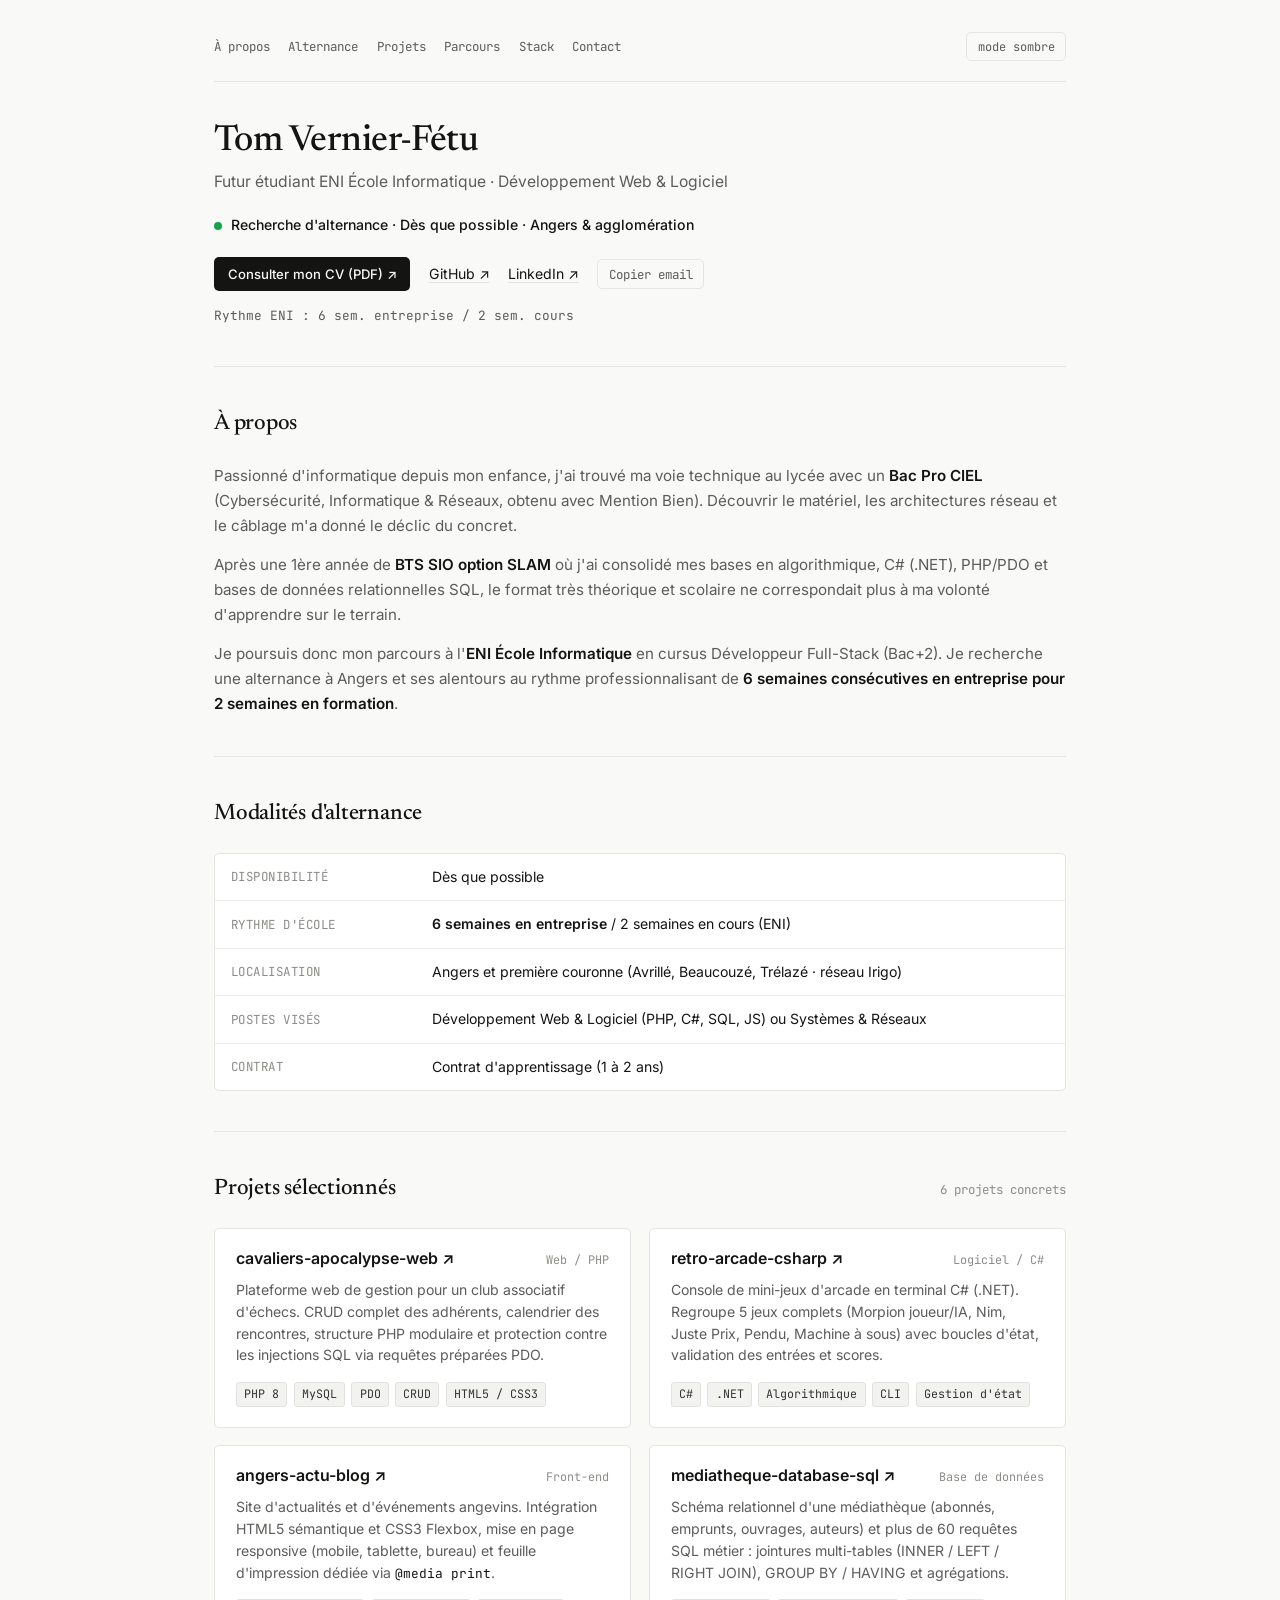
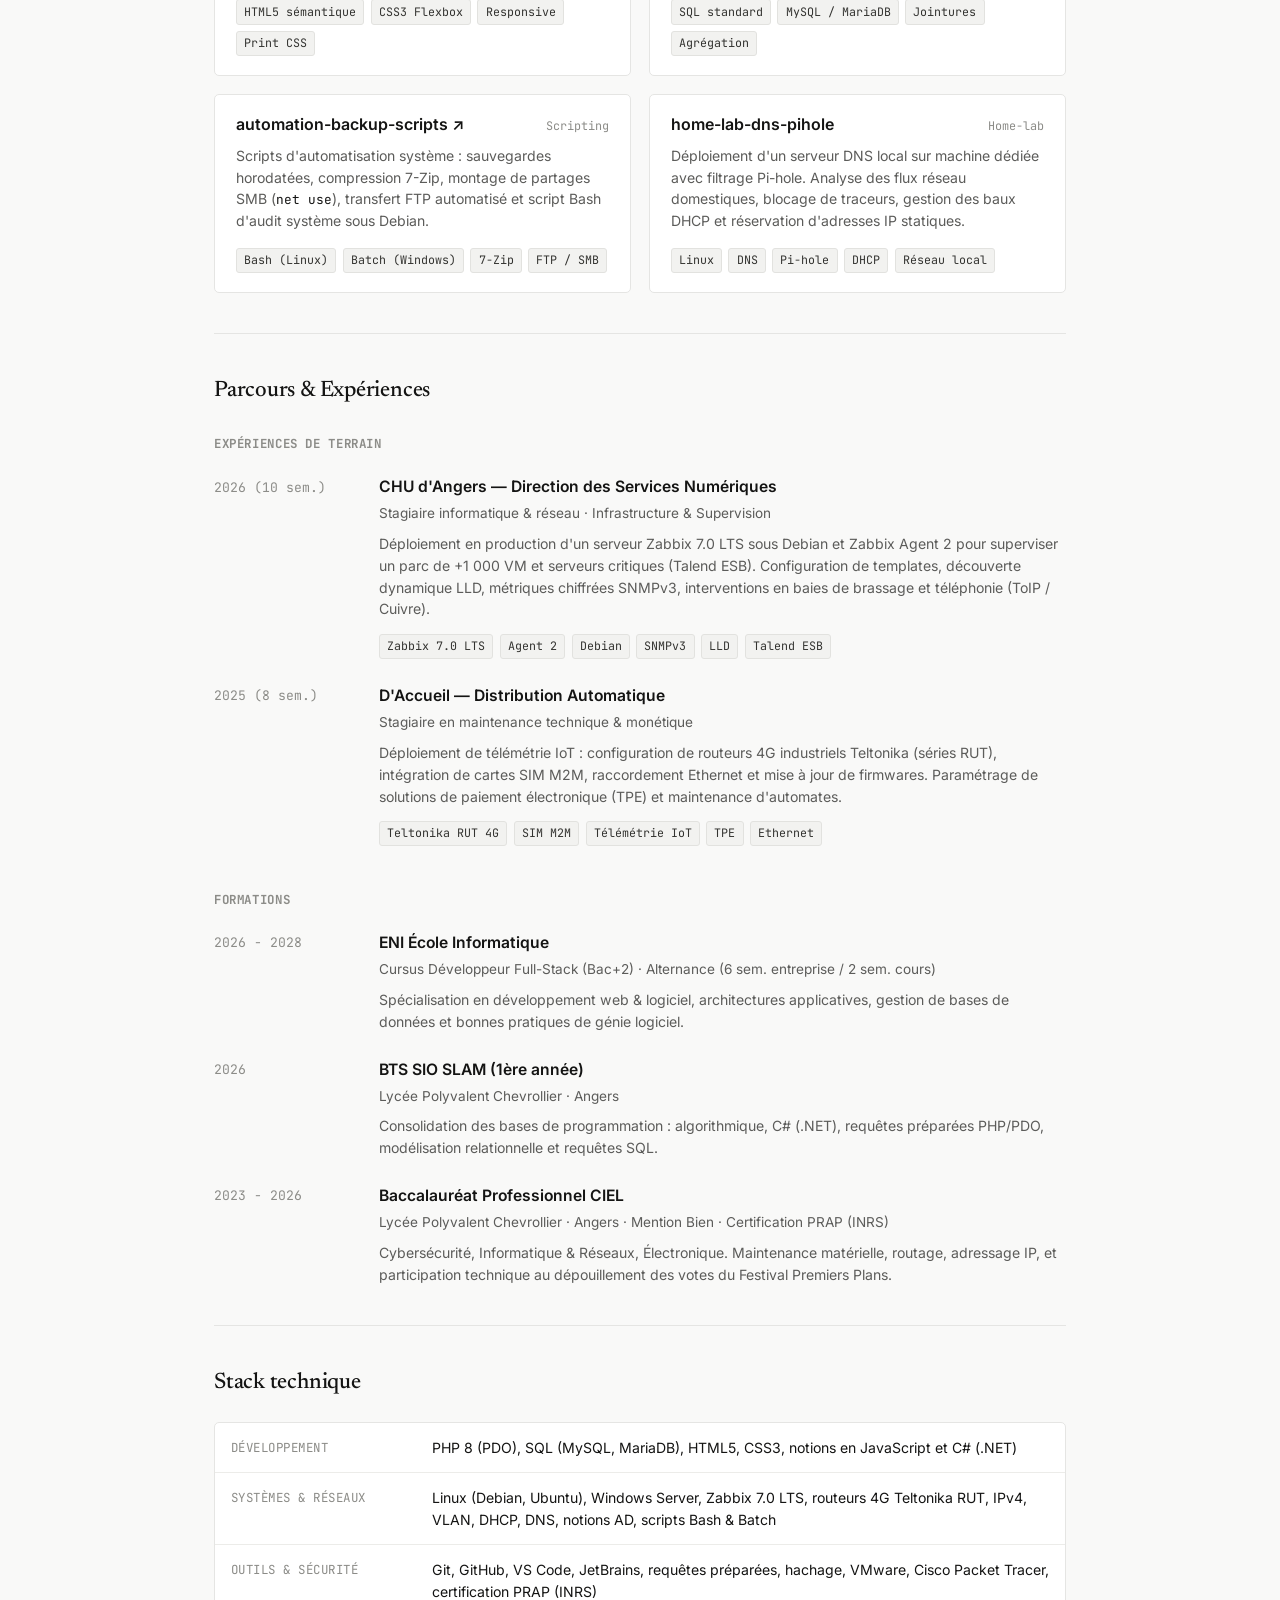
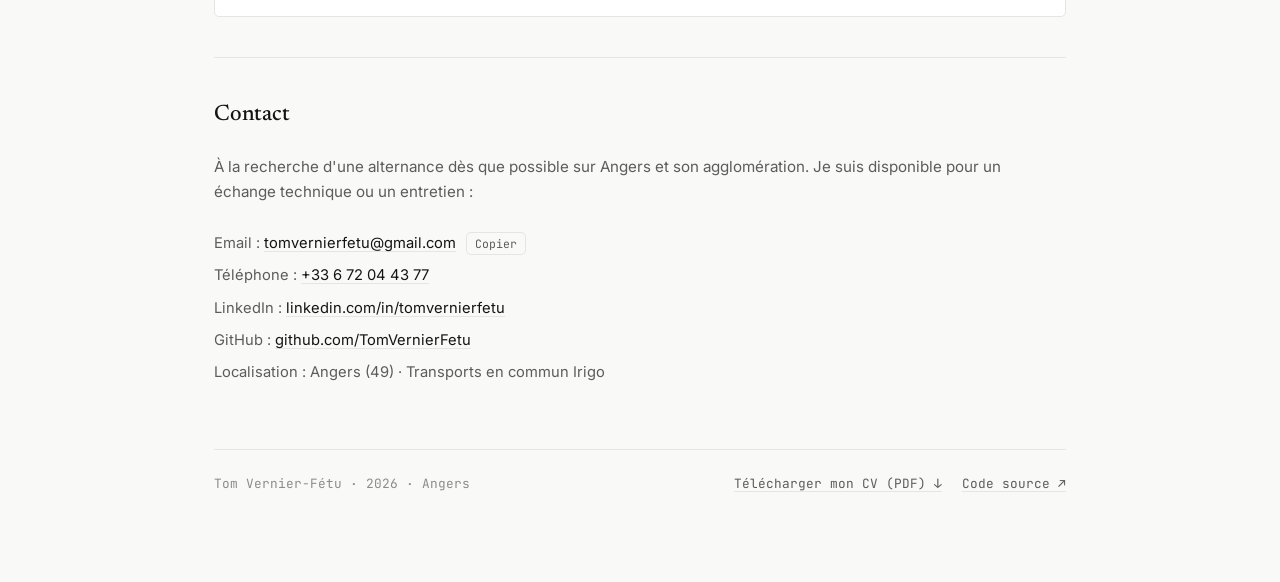
==== commit 14283706: "MAJ Portfolio" ====
--- a/index.html
+++ b/index.html
@@ -3,44 +3,61 @@
 <head>
   <meta charset="UTF-8">
   <meta name="viewport" content="width=device-width, initial-scale=1.0">
-  <title>Tom Vernier-Fétu — Apprenti Développeur</title>
-  <meta name="description" content="Portfolio de Tom Vernier-Fétu. Apprenti développeur web & logiciel (autodidacte) à Angers. En recherche d'alternance à l'ENI (rythme 6 sem. entreprise / 2 sem. cours).">
-  
-  <!-- Typographies éditoriales & techniques : Inter + JetBrains Mono + Newsreader -->
+  <title>Tom Vernier-Fétu — Développeur Web & Logiciel (Alternance ENI)</title>
+  <meta name="description" content="Portfolio de Tom Vernier-Fétu. Futur étudiant ENI École Informatique à Angers en recherche d'alternance (6 sem. entreprise / 2 sem. cours). Développement web & logiciel, systèmes et réseaux.">
+  <meta property="og:title" content="Tom Vernier-Fétu — Développeur Web & Logiciel">
+  <meta property="og:description" content="Portfolio et CV de Tom Vernier-Fétu. Recherche d'alternance ENI à Angers (PHP, C#, SQL, Linux, Zabbix).">
+  <meta property="og:type" content="website">
+  <meta property="og:url" content="https://tomvernierfetu.github.io/">
+
+  <!-- Typographies : Inter, JetBrains Mono et Newsreader -->
   <link rel="preconnect" href="https://fonts.googleapis.com">
   <link rel="preconnect" href="https://fonts.gstatic.com" crossorigin>
   <link href="https://fonts.googleapis.com/css2?family=Inter:wght@400;500;600;700&family=JetBrains+Mono:wght@400;500;600&family=Newsreader:ital,opsz,wght@0,6..72,400;0,6..72,500;1,6..72,400&display=swap" rel="stylesheet">
-  
+
   <link rel="stylesheet" href="css/style.css">
-  <link rel="icon" href="data:image/svg+xml,<svg xmlns=%22http://www.w3.org/2000/svg%22 viewBox=%220 0 100 100%22><text y=%22.9em%22 font-size=%2290%22>⚡</text></svg>">
+  <link rel="icon" type="image/svg+xml" href="assets/favicon.svg?v=2">
 </head>
 <body>
 
   <div class="layout-wrapper">
+
+    <!-- Navigation rapide -->
+    <nav class="top-nav" aria-label="Navigation principale">
+      <div class="nav-links">
+        <a href="#a-propos">À propos</a>
+        <a href="#alternance">Alternance</a>
+        <a href="#projets">Projets</a>
+        <a href="#parcours">Parcours</a>
+        <a href="#stack">Stack</a>
+        <a href="#contact">Contact</a>
+      </div>
+      <button id="theme-toggle" class="theme-switch" type="button" aria-label="Changer de thème (clair / sombre)">
+        <span class="theme-label" id="theme-label">mode sombre</span>
+      </button>
+    </nav>
 
     <!-- En-tête principal -->
     <header class="site-header">
       <div class="header-top">
         <div>
           <h1 class="site-name">Tom Vernier-Fétu</h1>
-          <p class="site-tagline">Apprenti développeur web & logiciel · Autodidacte</p>
-        </div>
-        <button id="theme-toggle" class="theme-switch" aria-label="Changer de thème (clair / sombre)">
-          <span class="theme-label" id="theme-label">mode sombre</span>
-        </button>
+          <p class="site-tagline">Futur étudiant ENI École Informatique · Développement Web & Logiciel</p>
+        </div>
       </div>
 
       <div class="status-row">
-        <span class="status-indicator"></span>
+        <span class="status-indicator" aria-hidden="true"></span>
         <span class="status-text">
           Recherche d'alternance · Dès que possible · Angers & agglomération
         </span>
       </div>
 
       <div class="quick-links">
+        <a href="assets/cv.pdf" class="btn-cv" target="_blank" rel="noopener noreferrer">Consulter mon CV (PDF) ↗</a>
         <a href="https://github.com/TomVernierFetu" target="_blank" rel="noopener noreferrer">GitHub ↗</a>
         <a href="https://www.linkedin.com/in/tomvernierfetu/" target="_blank" rel="noopener noreferrer">LinkedIn ↗</a>
-        <a href="mailto:tomvernierfetu@gmail.com">tomvernierfetu@gmail.com</a>
+        <button class="btn-copy" type="button" data-copy-email="tomvernierfetu@gmail.com" title="Copier l'adresse email">Copier email</button>
         <span class="meta-item">Rythme ENI : 6 sem. entreprise / 2 sem. cours</span>
       </div>
     </header>
@@ -49,17 +66,17 @@
 
     <main>
       <!-- À propos & Contexte -->
-      <section class="section">
+      <section class="section" id="a-propos">
         <h2 class="section-title">À propos</h2>
         <div class="prose">
           <p>
-            Passionné d'informatique depuis mon enfance, j'ai trouvé ma voie pratique au lycée à travers un <strong>Bac Pro CIEL</strong> (Cybersécurité, Informatique & Réseaux). Découvrir le matériel, les architectures réseau et le câblage m'a donné le déclic du concret.
+            Passionné d'informatique depuis mon enfance, j'ai trouvé ma voie technique au lycée avec un <strong>Bac Pro CIEL</strong> (Cybersécurité, Informatique & Réseaux, obtenu avec Mention Bien). Découvrir le matériel, les architectures réseau et le câblage m'a donné le déclic du concret.
           </p>
           <p>
-            En parallèle, j'ai appris le développement en autodidacte en concevant des interfaces pour des serveurs de jeu (Minecraft Bedrock / PocketMine-MP), puis un site web pour mon chef-d'œuvre de Bac Pro.
+            Après une 1ère année de <strong>BTS SIO option SLAM</strong> où j'ai consolidé mes bases en algorithmique, C# (.NET), PHP/PDO et bases de données relationnelles SQL, le format très théorique et scolaire ne correspondait plus à ma volonté d'apprendre sur le terrain.
           </p>
           <p>
-            Pour la rentrée, je poursuis mon parcours à l'<strong>ENI École Informatique</strong> en cursus développeur web & logiciel. Je recherche une alternance à Angers au rythme de <strong>6 semaines consécutives en entreprise pour 2 semaines en formation</strong>.
+            Je poursuis donc mon parcours à l'<strong>ENI École Informatique</strong> en cursus Développeur Full-Stack (Bac+2). Je recherche une alternance à Angers et ses alentours au rythme professionnalisant de <strong>6 semaines consécutives en entreprise pour 2 semaines en formation</strong>.
           </p>
         </div>
       </section>
@@ -67,7 +84,7 @@
       <hr class="divider">
 
       <!-- Fiche Alternance pour les recruteurs -->
-      <section class="section">
+      <section class="section" id="alternance">
         <h2 class="section-title">Modalités d'alternance</h2>
         <div class="meta-table">
           <div class="meta-row">
@@ -84,7 +101,7 @@
           </div>
           <div class="meta-row">
             <span class="meta-key">Postes visés</span>
-            <span class="meta-val">Développement applicatif / web (PHP, C#, SQL) ou Systèmes & Réseaux</span>
+            <span class="meta-val">Développement Web & Logiciel (PHP, C#, SQL, JS) ou Systèmes & Réseaux</span>
           </div>
           <div class="meta-row">
             <span class="meta-key">Contrat</span>
@@ -96,179 +113,215 @@
       <hr class="divider">
 
       <!-- Projets sélectionnés -->
-      <section class="section">
+      <section class="section" id="projets">
         <div class="section-header-row">
           <h2 class="section-title">Projets sélectionnés</h2>
-          <span class="section-count">5 dépôts publics</span>
-        </div>
-
-        <div class="projects-list">
+          <span class="section-count">6 projets concrets</span>
+        </div>
+
+        <div class="projects-grid">
 
           <!-- Projet 1 : Cavaliers de l'Apocalypse -->
           <article class="project-entry">
-            <div class="project-main">
-              <div class="project-title-row">
-                <h3 class="project-name">
-                  <a href="https://github.com/TomVernierFetu/cavaliers-apocalypse-web" target="_blank" rel="noopener noreferrer">
-                    cavaliers-apocalypse-web ↗
-                  </a>
-                </h3>
-                <span class="project-year">2024</span>
+            <div class="project-title-row">
+              <h3 class="project-name">
+                <a href="https://github.com/TomVernierFetu/cavaliers-apocalypse-web" target="_blank" rel="noopener noreferrer">
+                  cavaliers-apocalypse-web ↗
+                </a>
+              </h3>
+              <span class="project-year">Web / PHP</span>
+            </div>
+            <p class="project-summary">
+              Plateforme web de gestion pour un club associatif d'échecs. CRUD complet des adhérents, calendrier des rencontres, structure PHP modulaire et protection contre les injections SQL via requêtes préparées PDO.
+            </p>
+            <div class="project-tags">
+              <code>PHP 8</code>
+              <code>MySQL</code>
+              <code>PDO</code>
+              <code>CRUD</code>
+              <code>HTML5 / CSS3</code>
+            </div>
+          </article>
+
+          <!-- Projet 2 : Retro Arcade Console -->
+          <article class="project-entry">
+            <div class="project-title-row">
+              <h3 class="project-name">
+                <a href="https://github.com/TomVernierFetu/retro-arcade-csharp" target="_blank" rel="noopener noreferrer">
+                  retro-arcade-csharp ↗
+                </a>
+              </h3>
+              <span class="project-year">Logiciel / C#</span>
+            </div>
+            <p class="project-summary">
+              Console de mini-jeux d'arcade en terminal C# (.NET). Regroupe 5 jeux complets (Morpion joueur/IA, Nim, Juste Prix, Pendu, Machine à sous) avec boucles d'état, validation des entrées et scores.
+            </p>
+            <div class="project-tags">
+              <code>C#</code>
+              <code>.NET</code>
+              <code>Algorithmique</code>
+              <code>CLI</code>
+              <code>Gestion d'état</code>
+            </div>
+          </article>
+
+          <!-- Projet 3 : Angers Actu Blog -->
+          <article class="project-entry">
+            <div class="project-title-row">
+              <h3 class="project-name">
+                <a href="https://github.com/TomVernierFetu/angers-actu-blog" target="_blank" rel="noopener noreferrer">
+                  angers-actu-blog ↗
+                </a>
+              </h3>
+              <span class="project-year">Front-end</span>
+            </div>
+            <p class="project-summary">
+              Site d'actualités et d'événements angevins. Intégration HTML5 sémantique et CSS3 Flexbox, mise en page responsive (mobile, tablette, bureau) et feuille d'impression dédiée via <code>@media print</code>.
+            </p>
+            <div class="project-tags">
+              <code>HTML5 sémantique</code>
+              <code>CSS3 Flexbox</code>
+              <code>Responsive</code>
+              <code>Print CSS</code>
+            </div>
+          </article>
+
+          <!-- Projet 4 : Médiathèque SQL -->
+          <article class="project-entry">
+            <div class="project-title-row">
+              <h3 class="project-name">
+                <a href="https://github.com/TomVernierFetu/mediatheque-database-sql" target="_blank" rel="noopener noreferrer">
+                  mediatheque-database-sql ↗
+                </a>
+              </h3>
+              <span class="project-year">Base de données</span>
+            </div>
+            <p class="project-summary">
+              Schéma relationnel d'une médiathèque (abonnés, emprunts, ouvrages, auteurs) et plus de 60 requêtes SQL métier : jointures multi-tables (INNER / LEFT / RIGHT JOIN), GROUP BY / HAVING et agrégations.
+            </p>
+            <div class="project-tags">
+              <code>SQL standard</code>
+              <code>MySQL / MariaDB</code>
+              <code>Jointures</code>
+              <code>Agrégation</code>
+            </div>
+          </article>
+
+          <!-- Projet 5 : Automation & Backup Scripts -->
+          <article class="project-entry">
+            <div class="project-title-row">
+              <h3 class="project-name">
+                <a href="https://github.com/TomVernierFetu/automation-backup-scripts" target="_blank" rel="noopener noreferrer">
+                  automation-backup-scripts ↗
+                </a>
+              </h3>
+              <span class="project-year">Scripting</span>
+            </div>
+            <p class="project-summary">
+              Scripts d'automatisation système : sauvegardes horodatées, compression 7-Zip, montage de partages SMB (<code>net use</code>), transfert FTP automatisé et script Bash d'audit système sous Debian.
+            </p>
+            <div class="project-tags">
+              <code>Bash (Linux)</code>
+              <code>Batch (Windows)</code>
+              <code>7-Zip</code>
+              <code>FTP / SMB</code>
+            </div>
+          </article>
+
+          <!-- Projet 6 : Home-lab DNS Pi-hole -->
+          <article class="project-entry">
+            <div class="project-title-row">
+              <h3 class="project-name">
+                <span>home-lab-dns-pihole</span>
+              </h3>
+              <span class="project-year">Home-lab</span>
+            </div>
+            <p class="project-summary">
+              Déploiement d'un serveur DNS local sur machine dédiée avec filtrage Pi-hole. Analyse des flux réseau domestiques, blocage de traceurs, gestion des baux DHCP et réservation d'adresses IP statiques.
+            </p>
+            <div class="project-tags">
+              <code>Linux</code>
+              <code>DNS</code>
+              <code>Pi-hole</code>
+              <code>DHCP</code>
+              <code>Réseau local</code>
+            </div>
+          </article>
+
+        </div>
+      </section>
+
+      <hr class="divider">
+
+      <!-- Parcours & Expériences -->
+      <section class="section" id="parcours">
+        <h2 class="section-title">Parcours & Expériences</h2>
+
+        <h3 class="timeline-section-subtitle">Expériences de terrain</h3>
+        <div class="timeline-list">
+
+          <div class="timeline-row">
+            <span class="timeline-date">2026 (10 sem.)</span>
+            <div class="timeline-content">
+              <h4 class="timeline-heading">CHU d'Angers — Direction des Services Numériques</h4>
+              <p class="timeline-sub">Stagiaire informatique & réseau · Infrastructure & Supervision</p>
+              <p class="timeline-desc">Déploiement en production d'un serveur Zabbix 7.0 LTS sous Debian et Zabbix Agent 2 pour superviser un parc de +1 000 VM et serveurs critiques (Talend ESB). Configuration de templates, découverte dynamique LLD, métriques chiffrées SNMPv3, interventions en baies de brassage et téléphonie (ToIP / Cuivre).</p>
+              <div class="project-tags timeline-tags">
+                <code>Zabbix 7.0 LTS</code>
+                <code>Agent 2</code>
+                <code>Debian</code>
+                <code>SNMPv3</code>
+                <code>LLD</code>
+                <code>Talend ESB</code>
               </div>
-              <p class="project-summary">
-                Plateforme web de gestion pour un club associatif d'échecs. Implémentation d'un CRUD complet des adhérents, calendrier des rencontres, structure PHP modulaire et protection stricte contre les injections SQL via requêtes préparées PDO.
-              </p>
-              <div class="project-tags">
-                <code>PHP 8</code>
-                <code>MySQL</code>
-                <code>PDO</code>
-                <code>CRUD</code>
-                <code>HTML5 / CSS3</code>
+            </div>
+          </div>
+
+          <div class="timeline-row">
+            <span class="timeline-date">2025 (8 sem.)</span>
+            <div class="timeline-content">
+              <h4 class="timeline-heading">D'Accueil — Distribution Automatique</h4>
+              <p class="timeline-sub">Stagiaire en maintenance technique & monétique</p>
+              <p class="timeline-desc">Déploiement de télémétrie IoT : configuration de routeurs 4G industriels Teltonika (séries RUT), intégration de cartes SIM M2M, raccordement Ethernet et mise à jour de firmwares. Paramétrage de solutions de paiement électronique (TPE) et maintenance d'automates.</p>
+              <div class="project-tags timeline-tags">
+                <code>Teltonika RUT 4G</code>
+                <code>SIM M2M</code>
+                <code>Télémétrie IoT</code>
+                <code>TPE</code>
+                <code>Ethernet</code>
               </div>
             </div>
-          </article>
-
-          <!-- Projet 2 : Retro Arcade Console -->
-          <article class="project-entry">
-            <div class="project-main">
-              <div class="project-title-row">
-                <h3 class="project-name">
-                  <a href="https://github.com/TomVernierFetu/retro-arcade-csharp" target="_blank" rel="noopener noreferrer">
-                    retro-arcade-csharp ↗
-                  </a>
-                </h3>
-                <span class="project-year">2024</span>
-              </div>
-              <p class="project-summary">
-                Console de mini-jeux d'arcade en mode terminal C# (.NET). Regroupe 5 jeux complets (Morpion avec logique joueur/IA, Allumettes de Nim, Juste Prix, Pendu, Machine à sous) avec gestion stricte de boucles d'état, validation des entrées et système de score persistant.
-              </p>
-              <div class="project-tags">
-                <code>C#</code>
-                <code>.NET</code>
-                <code>Algorithmique</code>
-                <code>CLI</code>
-                <code>Gestion d'état</code>
-              </div>
-            </div>
-          </article>
-
-          <!-- Projet 3 : Angers Actu Blog -->
-          <article class="project-entry">
-            <div class="project-main">
-              <div class="project-title-row">
-                <h3 class="project-name">
-                  <a href="https://github.com/TomVernierFetu/angers-actu-blog" target="_blank" rel="noopener noreferrer">
-                    angers-actu-blog ↗
-                  </a>
-                </h3>
-                <span class="project-year">2024</span>
-              </div>
-              <p class="project-summary">
-                Site d'actualités et d'événements locaux angevins. Intégration en HTML5 sémantique et CSS3 moderne avec flexbox, conception adaptative (mobile, tablette, bureau) et feuille de style dédiée pour l'impression papier via <code>@media print</code>.
-              </p>
-              <div class="project-tags">
-                <code>HTML5 sémantique</code>
-                <code>CSS3 Flexbox</code>
-                <code>Responsive</code>
-                <code>Print CSS</code>
-              </div>
-            </div>
-          </article>
-
-          <!-- Projet 4 : Médiathèque SQL -->
-          <article class="project-entry">
-            <div class="project-main">
-              <div class="project-title-row">
-                <h3 class="project-name">
-                  <a href="https://github.com/TomVernierFetu/mediatheque-database-sql" target="_blank" rel="noopener noreferrer">
-                    mediatheque-database-sql ↗
-                  </a>
-                </h3>
-                <span class="project-year">2024</span>
-              </div>
-              <p class="project-summary">
-                Schéma relationnel d'une médiathèque (abonnés, emprunts, ouvrages, auteurs) et batterie de plus de 60 requêtes SQL d'analyse métier : jointures multi-tables (INNER / LEFT / RIGHT JOIN), clauses GROUP BY / HAVING et fonctions d'agrégation.
-              </p>
-              <div class="project-tags">
-                <code>SQL standard</code>
-                <code>MySQL / MariaDB</code>
-                <code>Modélisation relationnelle</code>
-                <code>Agrégation</code>
-              </div>
-            </div>
-          </article>
-
-          <!-- Projet 5 : Automation & Backup Scripts -->
-          <article class="project-entry">
-            <div class="project-main">
-              <div class="project-title-row">
-                <h3 class="project-name">
-                  <a href="https://github.com/TomVernierFetu/automation-backup-scripts" target="_blank" rel="noopener noreferrer">
-                    automation-backup-scripts ↗
-                  </a>
-                </h3>
-                <span class="project-year">2024</span>
-              </div>
-              <p class="project-summary">
-                Suite de scripts d'automatisation d'administration système : sauvegardes avec horodatage dynamique, compression 7-Zip, montage de partages réseau SMB (<code>net use</code>), transfert distant FTP automatisé et script Bash d'audit système sous Linux Debian.
-              </p>
-              <div class="project-tags">
-                <code>Bash (Linux)</code>
-                <code>Batch (Windows)</code>
-                <code>7-Zip</code>
-                <code>FTP / SMB</code>
-                <code>Sysadmin</code>
-              </div>
-            </div>
-          </article>
-
-          <!-- Projet 6 : Home-lab DNS Pi-hole -->
-          <article class="project-entry">
-            <div class="project-main">
-              <div class="project-title-row">
-                <h3 class="project-name">
-                  <span>home-lab-dns-pihole</span>
-                </h3>
-                <span class="project-year">Projet perso</span>
-              </div>
-              <p class="project-summary">
-                Déploiement d'un serveur DNS local sur machine dédiée avec filtrage Pi-hole. Analyse des flux réseau domestiques, blocage de traceurs, gestion des baux DHCP et réservation d'adresses IP statiques.
-              </p>
-              <div class="project-tags">
-                <code>Linux</code>
-                <code>DNS</code>
-                <code>Pi-hole</code>
-                <code>Réseau local</code>
-                <code>Filtrage</code>
-              </div>
-            </div>
-          </article>
-
-        </div>
-      </section>
-
-      <hr class="divider">
-
-      <!-- Parcours & Formations -->
-      <section class="section">
-        <h2 class="section-title">Parcours</h2>
+          </div>
+
+        </div>
+
+        <h3 class="timeline-section-subtitle">Formations</h3>
         <div class="timeline-list">
-          
+
           <div class="timeline-row">
             <span class="timeline-date">2026 - 2028</span>
             <div class="timeline-content">
-              <h3 class="timeline-heading">ENI École Informatique</h3>
-              <p class="timeline-sub">Cursus Développeur Web & Logiciel · Alternance (6 sem. entreprise / 2 sem. cours)</p>
-              <p class="timeline-desc">Spécialisation en développement d'applications, architectures logicielles et bases de données relationnelles.</p>
-            </div>
-          </div>
-
-          <div class="timeline-row">
-            <span class="timeline-date">2022 - 2024</span>
-            <div class="timeline-content">
-              <h3 class="timeline-heading">Bac Pro CIEL (Cybersécurité, Informatique & Réseaux)</h3>
-              <p class="timeline-sub">Lycée polyvalent · Angers</p>
-              <p class="timeline-desc">Maintenance matérielle, administration réseau, adressage IP, câblage et réalisation d'un chef-d'œuvre de fin d'études axé sur le développement d'un site web.</p>
+              <h4 class="timeline-heading">ENI École Informatique</h4>
+              <p class="timeline-sub">Cursus Développeur Full-Stack (Bac+2) · Alternance (6 sem. entreprise / 2 sem. cours)</p>
+              <p class="timeline-desc">Spécialisation en développement web & logiciel, architectures applicatives, gestion de bases de données et bonnes pratiques de génie logiciel.</p>
+            </div>
+          </div>
+
+          <div class="timeline-row">
+            <span class="timeline-date">2026</span>
+            <div class="timeline-content">
+              <h4 class="timeline-heading">BTS SIO SLAM (1ère année)</h4>
+              <p class="timeline-sub">Lycée Polyvalent Chevrollier · Angers</p>
+              <p class="timeline-desc">Consolidation des bases de programmation : algorithmique, C# (.NET), requêtes préparées PHP/PDO, modélisation relationnelle et requêtes SQL.</p>
+            </div>
+          </div>
+
+          <div class="timeline-row">
+            <span class="timeline-date">2023 - 2026</span>
+            <div class="timeline-content">
+              <h4 class="timeline-heading">Baccalauréat Professionnel CIEL</h4>
+              <p class="timeline-sub">Lycée Polyvalent Chevrollier · Angers · Mention Bien · Certification PRAP (INRS)</p>
+              <p class="timeline-desc">Cybersécurité, Informatique & Réseaux, Électronique. Maintenance matérielle, routage, adressage IP, et participation technique au dépouillement des votes du Festival Premiers Plans.</p>
             </div>
           </div>
 
@@ -278,20 +331,20 @@
       <hr class="divider">
 
       <!-- Stack technique -->
-      <section class="section">
+      <section class="section" id="stack">
         <h2 class="section-title">Stack technique</h2>
         <div class="stack-table">
           <div class="stack-row">
             <span class="stack-label">Développement</span>
-            <span class="stack-value">PHP 8 (PDO), C# (.NET), SQL (MySQL, MariaDB), HTML5, CSS3, notions de JavaScript</span>
+            <span class="stack-value">PHP 8 (PDO), SQL (MySQL, MariaDB), HTML5, CSS3, notions en JavaScript et C# (.NET)</span>
           </div>
           <div class="stack-row">
             <span class="stack-label">Systèmes & Réseaux</span>
-            <span class="stack-value">Linux (Debian), Windows, scripts Bash & Batch, DNS (Pi-hole), notions DHCP et routage</span>
+            <span class="stack-value">Linux (Debian, Ubuntu), Windows Server, Zabbix 7.0 LTS, routeurs 4G Teltonika RUT, IPv4, VLAN, DHCP, DNS, notions AD, scripts Bash & Batch</span>
           </div>
           <div class="stack-row">
-            <span class="stack-label">Outils & Méthodes</span>
-            <span class="stack-value">Git, GitHub, VS Code, modélisation relationnelle de BDD, requêtes préparées (sécurité)</span>
+            <span class="stack-label">Outils & Sécurité</span>
+            <span class="stack-value">Git, GitHub, VS Code, JetBrains, requêtes préparées, hachage, VMware, Cisco Packet Tracer, certification PRAP (INRS)</span>
           </div>
         </div>
       </section>
@@ -299,13 +352,17 @@
       <hr class="divider">
 
       <!-- Contact -->
-      <section class="section contact-section">
+      <section class="section contact-section" id="contact">
         <h2 class="section-title">Contact</h2>
         <p class="prose">
           À la recherche d'une alternance dès que possible sur Angers et son agglomération. Je suis disponible pour un échange technique ou un entretien :
         </p>
         <div class="contact-details">
-          <p>Email : <a href="mailto:tomvernierfetu@gmail.com" class="link-underlined">tomvernierfetu@gmail.com</a></p>
+          <p class="contact-line">
+            <span>Email : <a href="mailto:tomvernierfetu@gmail.com" class="link-underlined">tomvernierfetu@gmail.com</a></span>
+            <button class="btn-copy btn-copy-sm" type="button" data-copy-email="tomvernierfetu@gmail.com" title="Copier l'adresse email">Copier</button>
+          </p>
+          <p>Téléphone : <a href="tel:+33672044377" class="link-underlined">+33 6 72 04 43 77</a></p>
           <p>LinkedIn : <a href="https://www.linkedin.com/in/tomvernierfetu/" target="_blank" rel="noopener noreferrer" class="link-underlined">linkedin.com/in/tomvernierfetu</a></p>
           <p>GitHub : <a href="https://github.com/TomVernierFetu" target="_blank" rel="noopener noreferrer" class="link-underlined">github.com/TomVernierFetu</a></p>
           <p>Localisation : Angers (49) · Transports en commun Irigo</p>
@@ -314,7 +371,13 @@
     </main>
 
     <footer class="site-footer">
-      <p>Tom Vernier-Fétu · 2026 · Angers</p>
+      <div class="footer-content">
+        <p>Tom Vernier-Fétu · 2026 · Angers</p>
+        <div class="footer-links">
+          <a href="assets/cv.pdf" download>Télécharger mon CV (PDF) ↓</a>
+          <a href="https://github.com/TomVernierFetu/tomvernierfetu.github.io" target="_blank" rel="noopener noreferrer">Code source ↗</a>
+        </div>
+      </div>
     </footer>
 
   </div>
--- a/css/style.css
+++ b/css/style.css
@@ -1,54 +1,51 @@
-/* ==========================================================================
-   Portfolio — Tom Vernier-Fétu
-   Design sobre, éditorial et crédible (Directives portfolio-human-design)
-   ========================================================================== */
-
-/* --------------------------------------------------------------------------
-   Variables & Palettes (Éditorial Clair par défaut & Sombre mat)
-   -------------------------------------------------------------------------- */
+/* Variables et palettes clair / sombre */
 :root {
   --font-serif: "Newsreader", Georgia, serif;
   --font-sans: "Inter", -apple-system, BlinkMacSystemFont, "Segoe UI", Roboto, sans-serif;
   --font-mono: "JetBrains Mono", ui-monospace, Menlo, Monaco, Consolas, monospace;
 
   --radius-xs: 3px;
-  --radius-sm: 4px;
-  --radius-md: 6px;
-
-  --transition-fast: 150ms ease;
-}
-
-/* Palette Claire (Par défaut) */
+  --radius-sm: 5px;
+  --radius-md: 8px;
+
+  --transition-fast: 160ms ease;
+}
+
+/* Palette claire par défaut */
 [data-theme="light"] {
   --bg: #F9F9F8;
   --surface: #FFFFFF;
   --border: #E5E5E3;
   --border-subtle: #ECECE9;
-  
+  --card-shadow-hover: 0 4px 14px rgba(20, 20, 19, 0.05);
+
   --text-main: #141413;
-  --text-muted: #666664;
-  --text-faint: #999996;
+  --text-muted: #5C5C5A;
+  --text-faint: #8C8C88;
 
   --accent: #2563EB;
-  --tag-bg: #F0F0EE;
-  --tag-border: #E0E0DD;
+  --selection-bg: rgba(37, 99, 235, 0.14);
+  --tag-bg: #F2F2F0;
+  --tag-border: #E2E2DF;
   --tag-text: #333330;
 
   --status-dot: #16A34A;
 }
 
-/* Palette Sombre mat */
+/* Palette sombre mat */
 [data-theme="dark"] {
   --bg: #0C0C0C;
   --surface: #141414;
   --border: #242424;
   --border-subtle: #1C1C1C;
-  
+  --card-shadow-hover: 0 4px 16px rgba(0, 0, 0, 0.35);
+
   --text-main: #F2F2F0;
-  --text-muted: #8A8A88;
-  --text-faint: #5A5A58;
+  --text-muted: #949490;
+  --text-faint: #646460;
 
   --accent: #60A5FA;
+  --selection-bg: rgba(96, 165, 250, 0.22);
   --tag-bg: #1A1A1A;
   --tag-border: #2A2A2A;
   --tag-text: #D0D0CE;
@@ -56,9 +53,7 @@
   --status-dot: #22C55E;
 }
 
-/* --------------------------------------------------------------------------
-   Reset & Base
-   -------------------------------------------------------------------------- */
+/* Reset et base */
 *, *::before, *::after {
   box-sizing: border-box;
   margin: 0;
@@ -71,6 +66,23 @@
   background-color: var(--bg);
 }
 
+@media (prefers-reduced-motion: reduce) {
+  html {
+    scroll-behavior: auto;
+  }
+}
+
+::selection {
+  background-color: var(--selection-bg);
+  color: var(--text-main);
+}
+
+:focus-visible {
+  outline: 2px solid var(--accent);
+  outline-offset: 2px;
+  border-radius: var(--radius-xs);
+}
+
 body {
   font-family: var(--font-sans);
   font-size: 0.95rem;
@@ -81,16 +93,44 @@
   -moz-osx-font-smoothing: grayscale;
 }
 
-/* Colonne centrale étroite et lisible (760px) */
+/* Conteneur central élargi (900px) */
 .layout-wrapper {
-  max-width: 760px;
+  max-width: 900px;
   margin: 0 auto;
-  padding: 4.5rem 1.5rem 6rem;
-}
-
-/* --------------------------------------------------------------------------
-   Séparateurs nets de 1px
-   -------------------------------------------------------------------------- */
+  padding: 2rem 1.5rem 5.5rem;
+}
+
+/* Barre de navigation rapide */
+.top-nav {
+  display: flex;
+  align-items: center;
+  justify-content: space-between;
+  gap: 1rem;
+  padding-bottom: 1.25rem;
+  margin-bottom: 2.5rem;
+  border-bottom: 1px solid var(--border);
+}
+
+.nav-links {
+  display: flex;
+  flex-wrap: wrap;
+  align-items: center;
+  gap: 1.15rem;
+}
+
+.nav-links a {
+  font-family: var(--font-mono);
+  font-size: 0.78rem;
+  color: var(--text-muted);
+  text-decoration: none;
+  transition: color var(--transition-fast);
+}
+
+.nav-links a:hover {
+  color: var(--text-main);
+}
+
+/* Séparateurs nets de 1px */
 .divider {
   border: 0;
   height: 1px;
@@ -98,9 +138,7 @@
   margin: 2.5rem 0;
 }
 
-/* --------------------------------------------------------------------------
-   En-tête principal
-   -------------------------------------------------------------------------- */
+/* En-tête principal */
 .site-header {
   display: flex;
   flex-direction: column;
@@ -116,20 +154,20 @@
 
 .site-name {
   font-family: var(--font-serif);
-  font-size: 2.1rem;
+  font-size: 2.25rem;
   font-weight: 500;
   line-height: 1.15;
-  letter-spacing: -0.01em;
+  letter-spacing: -0.015em;
   color: var(--text-main);
 }
 
 .site-tagline {
-  font-size: 0.95rem;
+  font-size: 0.98rem;
   color: var(--text-muted);
   margin-top: 0.35rem;
 }
 
-/* Switch Thème discret */
+/* Switch thème discret */
 .theme-switch {
   background: transparent;
   border: 1px solid var(--border);
@@ -139,7 +177,7 @@
   color: var(--text-muted);
   font-family: var(--font-mono);
   font-size: 0.75rem;
-  transition: all var(--transition-fast);
+  transition: border-color var(--transition-fast), color var(--transition-fast);
   white-space: nowrap;
 }
 
@@ -148,7 +186,7 @@
   color: var(--text-main);
 }
 
-/* Statut alternance (point discret statique) */
+/* Statut alternance */
 .status-row {
   display: inline-flex;
   align-items: center;
@@ -158,8 +196,8 @@
 }
 
 .status-indicator {
-  width: 7px;
-  height: 7px;
+  width: 8px;
+  height: 8px;
   border-radius: 50%;
   background-color: var(--status-dot);
   display: inline-block;
@@ -170,12 +208,12 @@
   font-weight: 500;
 }
 
-/* Liens rapides */
+/* Liens rapides et boutons d'action */
 .quick-links {
   display: flex;
   flex-wrap: wrap;
   align-items: center;
-  gap: 1.25rem;
+  gap: 0.9rem 1.15rem;
   font-size: 0.88rem;
 }
 
@@ -192,30 +230,79 @@
   text-decoration-color: var(--accent);
 }
 
+.btn-cv {
+  display: inline-flex;
+  align-items: center;
+  gap: 0.35rem;
+  padding: 0.42rem 0.85rem;
+  border-radius: var(--radius-sm);
+  background-color: var(--text-main);
+  color: var(--bg) !important;
+  text-decoration: none !important;
+  font-weight: 500;
+  font-size: 0.82rem;
+  transition: opacity var(--transition-fast), transform var(--transition-fast);
+}
+
+.btn-cv:hover {
+  opacity: 0.86;
+  transform: translateY(-1px);
+}
+
+.btn-copy {
+  display: inline-flex;
+  align-items: center;
+  gap: 0.35rem;
+  padding: 0.34rem 0.65rem;
+  border: 1px solid var(--border);
+  border-radius: var(--radius-sm);
+  background: transparent;
+  color: var(--text-muted);
+  font-family: var(--font-mono);
+  font-size: 0.78rem;
+  cursor: pointer;
+  transition: border-color var(--transition-fast), color var(--transition-fast);
+}
+
+.btn-copy:hover {
+  border-color: var(--text-main);
+  color: var(--text-main);
+}
+
+.btn-copy.is-copied {
+  border-color: var(--status-dot);
+  color: var(--status-dot);
+}
+
+.btn-copy-sm {
+  padding: 0.18rem 0.5rem;
+  font-size: 0.72rem;
+}
+
 .meta-item {
   color: var(--text-muted);
-  font-size: 0.82rem;
-  font-family: var(--font-mono);
-}
-
-/* --------------------------------------------------------------------------
-   Sections & Titres
-   -------------------------------------------------------------------------- */
+  font-size: 0.8rem;
+  font-family: var(--font-mono);
+}
+
+/* Sections et titres */
 .section {
   display: flex;
   flex-direction: column;
   gap: 1.25rem;
+  scroll-margin-top: 2rem;
 }
 
 .section-header-row {
   display: flex;
   align-items: baseline;
   justify-content: space-between;
+  gap: 1rem;
 }
 
 .section-title {
   font-family: var(--font-serif);
-  font-size: 1.35rem;
+  font-size: 1.4rem;
   font-weight: 500;
   letter-spacing: -0.01em;
   color: var(--text-main);
@@ -241,9 +328,7 @@
   font-weight: 600;
 }
 
-/* --------------------------------------------------------------------------
-   Tableau des Modalités Alternance (Format sobre)
-   -------------------------------------------------------------------------- */
+/* Tableau des modalités alternance */
 .meta-table {
   border: 1px solid var(--border);
   border-radius: var(--radius-sm);
@@ -253,7 +338,7 @@
 
 .meta-row {
   display: grid;
-  grid-template-columns: 180px 1fr;
+  grid-template-columns: 185px 1fr;
   padding: 0.75rem 1rem;
   font-size: 0.88rem;
   border-bottom: 1px solid var(--border-subtle);
@@ -266,10 +351,11 @@
 
 .meta-key {
   font-family: var(--font-mono);
-  font-size: 0.8rem;
+  font-size: 0.78rem;
   color: var(--text-faint);
   text-transform: uppercase;
   letter-spacing: 0.04em;
+  padding-top: 0.1rem;
 }
 
 .meta-val {
@@ -280,86 +366,108 @@
   font-weight: 600;
 }
 
-/* --------------------------------------------------------------------------
-   Liste des Projets
-   -------------------------------------------------------------------------- */
-.projects-list {
+/* Grille des 6 projets (2 colonnes sur bureau, 1 sur mobile) */
+.projects-grid {
+  display: grid;
+  grid-template-columns: repeat(2, 1fr);
+  gap: 1.1rem;
+}
+
+.project-entry {
   display: flex;
   flex-direction: column;
-  gap: 1.5rem;
-}
-
-.project-entry {
   border: 1px solid var(--border);
   border-radius: var(--radius-sm);
   background: var(--surface);
-  padding: 1.25rem 1.4rem;
-  transition: border-color var(--transition-fast);
+  padding: 1.2rem 1.3rem;
+  transition: border-color var(--transition-fast), box-shadow var(--transition-fast), transform var(--transition-fast);
 }
 
 .project-entry:hover {
   border-color: var(--text-muted);
+  box-shadow: var(--card-shadow-hover);
+  transform: translateY(-1px);
 }
 
 .project-title-row {
   display: flex;
   align-items: baseline;
   justify-content: space-between;
-  margin-bottom: 0.5rem;
+  gap: 0.75rem;
+  margin-bottom: 0.55rem;
 }
 
 .project-name {
   font-family: var(--font-sans);
-  font-size: 1.05rem;
+  font-size: 1rem;
   font-weight: 600;
+  line-height: 1.3;
 }
 
 .project-name a {
   color: var(--text-main);
   display: inline-flex;
   align-items: center;
-  gap: 0.35rem;
+  gap: 0.3rem;
   text-decoration: none;
-  transition: transform var(--transition-fast), color var(--transition-fast);
+  transition: color var(--transition-fast);
 }
 
 .project-entry:hover .project-name a {
-  transform: translateX(2px);
   color: var(--accent);
 }
 
 .project-year {
   font-family: var(--font-mono);
+  font-size: 0.74rem;
+  color: var(--text-faint);
+  white-space: nowrap;
+}
+
+.project-summary {
+  font-size: 0.88rem;
+  color: var(--text-muted);
+  line-height: 1.55;
+  margin-bottom: 1rem;
+}
+
+.project-summary code {
+  font-family: var(--font-mono);
   font-size: 0.8rem;
-  color: var(--text-faint);
-}
-
-.project-summary {
-  font-size: 0.9rem;
-  color: var(--text-muted);
-  line-height: 1.55;
-  margin-bottom: 0.85rem;
+  color: var(--text-main);
 }
 
 .project-tags {
   display: flex;
   flex-wrap: wrap;
   gap: 0.4rem;
+  margin-top: auto;
 }
 
 .project-tags code {
   font-family: var(--font-mono);
-  font-size: 0.75rem;
+  font-size: 0.73rem;
   background-color: var(--tag-bg);
   border: 1px solid var(--tag-border);
   color: var(--tag-text);
-  padding: 0.15rem 0.45rem;
+  padding: 0.14rem 0.45rem;
   border-radius: var(--radius-xs);
 }
 
-/* --------------------------------------------------------------------------
-   Parcours & Chronologie
-   -------------------------------------------------------------------------- */
+/* Parcours et chronologie */
+.timeline-section-subtitle {
+  font-family: var(--font-mono);
+  font-size: 0.78rem;
+  text-transform: uppercase;
+  letter-spacing: 0.05em;
+  color: var(--text-faint);
+  margin: 0.25rem 0 0;
+}
+
+.timeline-list + .timeline-section-subtitle {
+  margin-top: 1.5rem;
+}
+
 .timeline-list {
   display: flex;
   flex-direction: column;
@@ -368,7 +476,7 @@
 
 .timeline-row {
   display: grid;
-  grid-template-columns: 140px 1fr;
+  grid-template-columns: 145px 1fr;
   gap: 1.25rem;
 }
 
@@ -399,13 +507,15 @@
 .timeline-desc {
   font-size: 0.88rem;
   color: var(--text-muted);
-  line-height: 1.5;
+  line-height: 1.55;
   margin-top: 0.25rem;
 }
 
-/* --------------------------------------------------------------------------
-   Stack Technique (Tableau sobre)
-   -------------------------------------------------------------------------- */
+.timeline-tags {
+  margin-top: 0.6rem;
+}
+
+/* Stack technique */
 .stack-table {
   border: 1px solid var(--border);
   border-radius: var(--radius-sm);
@@ -415,7 +525,7 @@
 
 .stack-row {
   display: grid;
-  grid-template-columns: 180px 1fr;
+  grid-template-columns: 185px 1fr;
   padding: 0.85rem 1rem;
   font-size: 0.88rem;
   border-bottom: 1px solid var(--border-subtle);
@@ -428,30 +538,36 @@
 
 .stack-label {
   font-family: var(--font-mono);
-  font-size: 0.8rem;
+  font-size: 0.78rem;
   color: var(--text-faint);
   text-transform: uppercase;
   letter-spacing: 0.04em;
+  padding-top: 0.1rem;
 }
 
 .stack-value {
   color: var(--text-main);
-  line-height: 1.5;
-}
-
-/* --------------------------------------------------------------------------
-   Contact
-   -------------------------------------------------------------------------- */
+  line-height: 1.55;
+}
+
+/* Contact */
 .contact-section .prose {
-  margin-bottom: 0.75rem;
+  margin-bottom: 0.5rem;
 }
 
 .contact-details {
   display: flex;
   flex-direction: column;
-  gap: 0.5rem;
+  gap: 0.55rem;
   font-size: 0.92rem;
   color: var(--text-muted);
+}
+
+.contact-line {
+  display: inline-flex;
+  flex-wrap: wrap;
+  align-items: center;
+  gap: 0.65rem;
 }
 
 .link-underlined {
@@ -459,7 +575,7 @@
   text-decoration: underline;
   text-underline-offset: 3px;
   text-decoration-color: var(--border);
-  transition: all var(--transition-fast);
+  transition: color var(--transition-fast), text-decoration-color var(--transition-fast);
 }
 
 .link-underlined:hover {
@@ -467,28 +583,63 @@
   text-decoration-color: var(--accent);
 }
 
-/* --------------------------------------------------------------------------
-   Pied de page
-   -------------------------------------------------------------------------- */
+/* Pied de page */
 .site-footer {
   margin-top: 4rem;
   padding-top: 1.5rem;
   border-top: 1px solid var(--border);
   font-family: var(--font-mono);
-  font-size: 0.75rem;
+  font-size: 0.8rem;
   color: var(--text-faint);
 }
 
-/* --------------------------------------------------------------------------
-   Responsive Mobile
-   -------------------------------------------------------------------------- */
+.footer-content {
+  display: flex;
+  flex-wrap: wrap;
+  justify-content: space-between;
+  align-items: center;
+  gap: 1rem;
+}
+
+.footer-links {
+  display: flex;
+  flex-wrap: wrap;
+  gap: 1.25rem;
+}
+
+.footer-links a {
+  color: var(--text-muted);
+  text-decoration: underline;
+  text-underline-offset: 3px;
+  text-decoration-color: var(--border);
+  transition: color var(--transition-fast), text-decoration-color var(--transition-fast);
+}
+
+.footer-links a:hover {
+  color: var(--accent);
+  text-decoration-color: var(--accent);
+}
+
+/* Responsive tablette et mobile */
+@media (max-width: 720px) {
+  .projects-grid {
+    grid-template-columns: 1fr;
+  }
+}
+
 @media (max-width: 640px) {
   .layout-wrapper {
-    padding: 2.5rem 1rem 4rem;
+    padding: 1.5rem 1rem 4rem;
+  }
+
+  .top-nav {
+    flex-direction: column;
+    align-items: flex-start;
+    margin-bottom: 1.75rem;
   }
 
   .site-name {
-    font-size: 1.8rem;
+    font-size: 1.85rem;
   }
 
   .meta-row, .stack-row, .timeline-row {
@@ -497,6 +648,28 @@
   }
 
   .timeline-date {
-    margin-bottom: 0.2rem;
-  }
-}
+    margin-bottom: 0.15rem;
+  }
+}
+
+/* Impression papier propre */
+@media print {
+  .top-nav, .btn-cv, .btn-copy {
+    display: none !important;
+  }
+
+  body {
+    background: #FFFFFF;
+    color: #000000;
+  }
+
+  .layout-wrapper {
+    max-width: 100%;
+    padding: 0;
+  }
+
+  .project-entry {
+    break-inside: avoid;
+    box-shadow: none;
+  }
+}
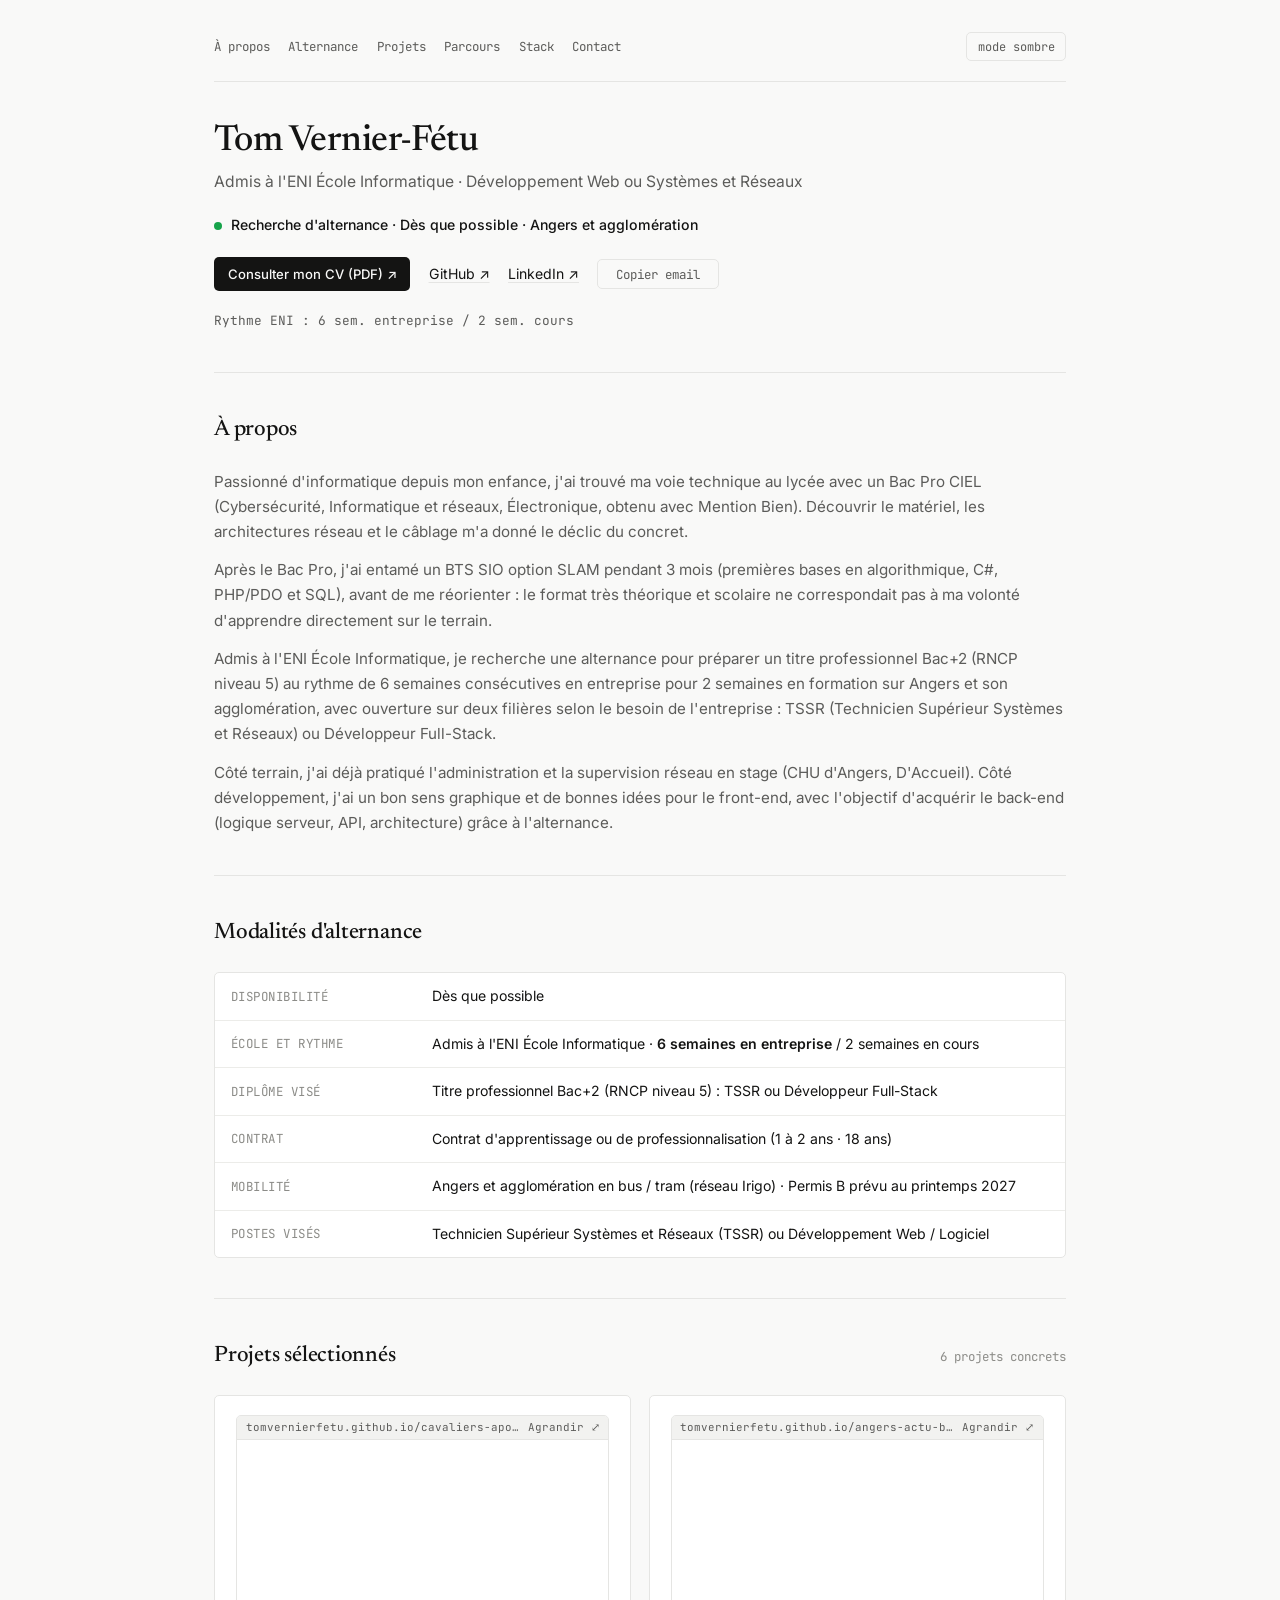
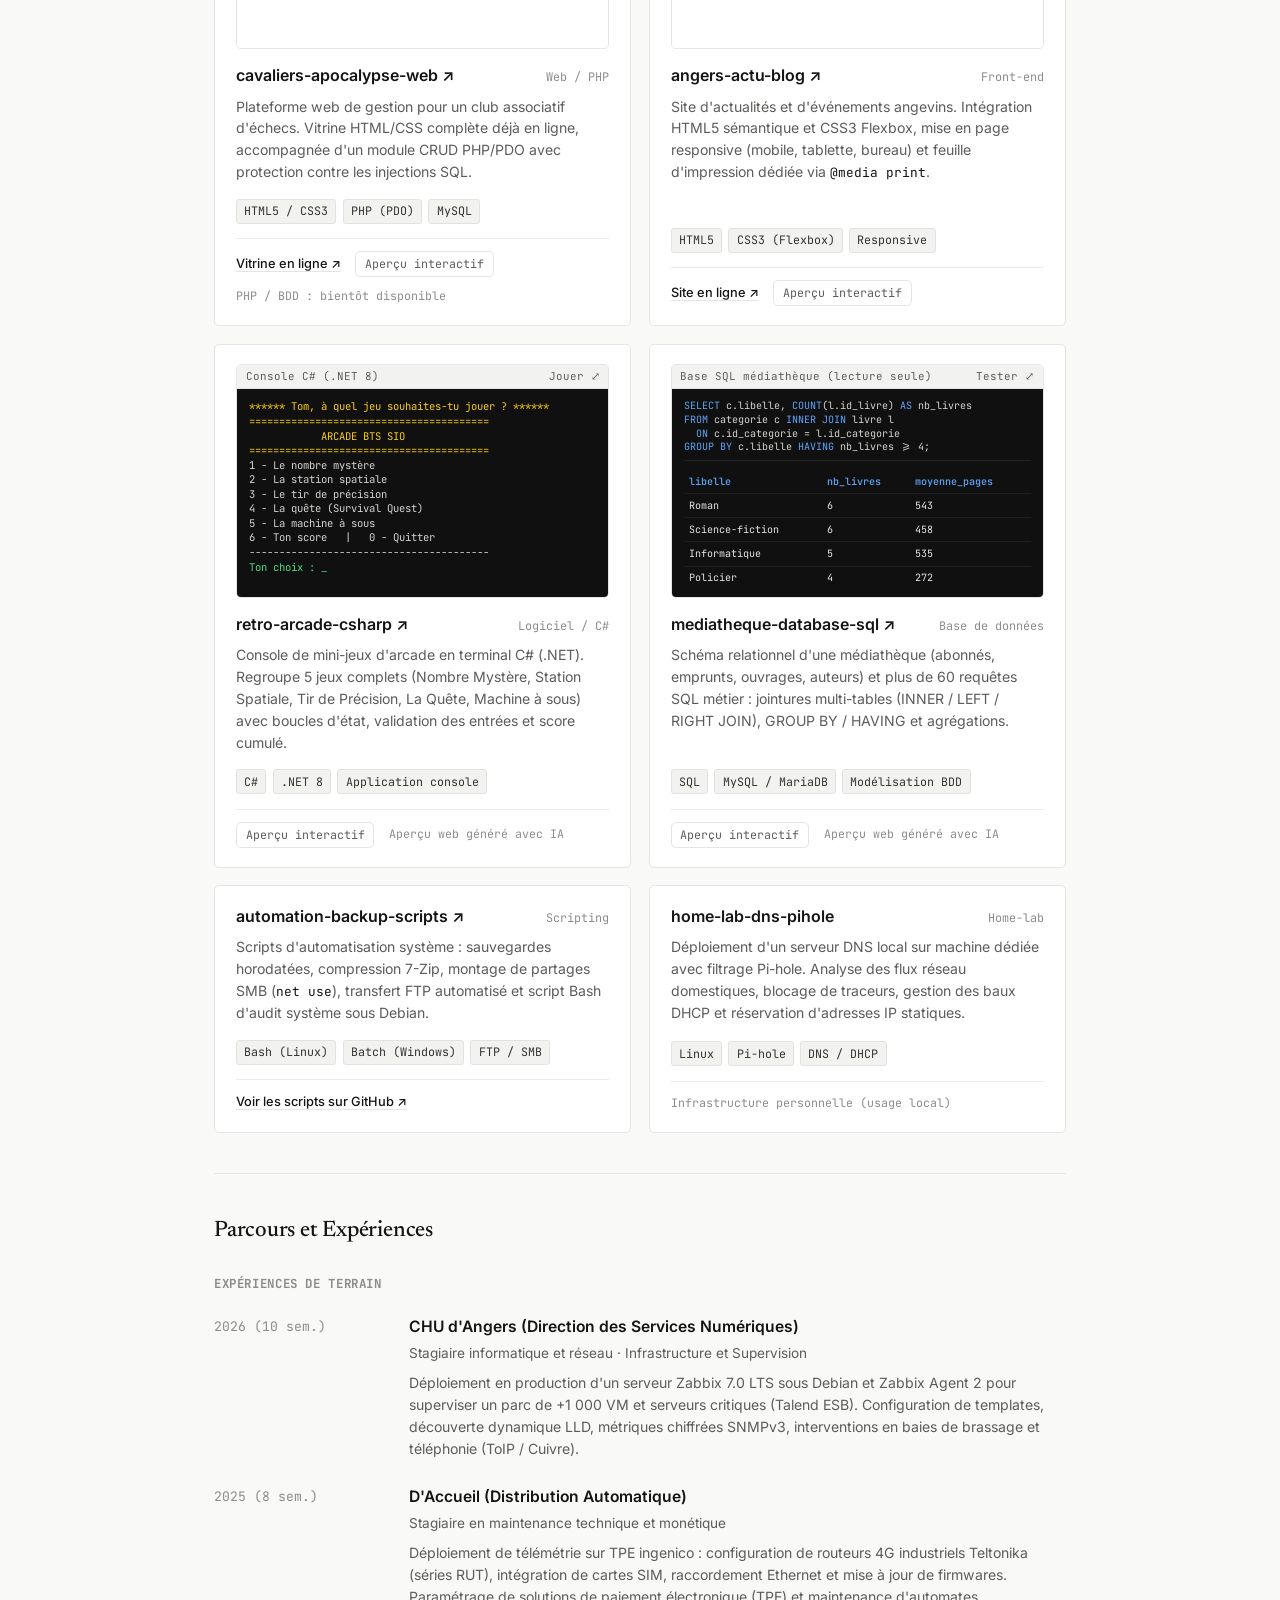
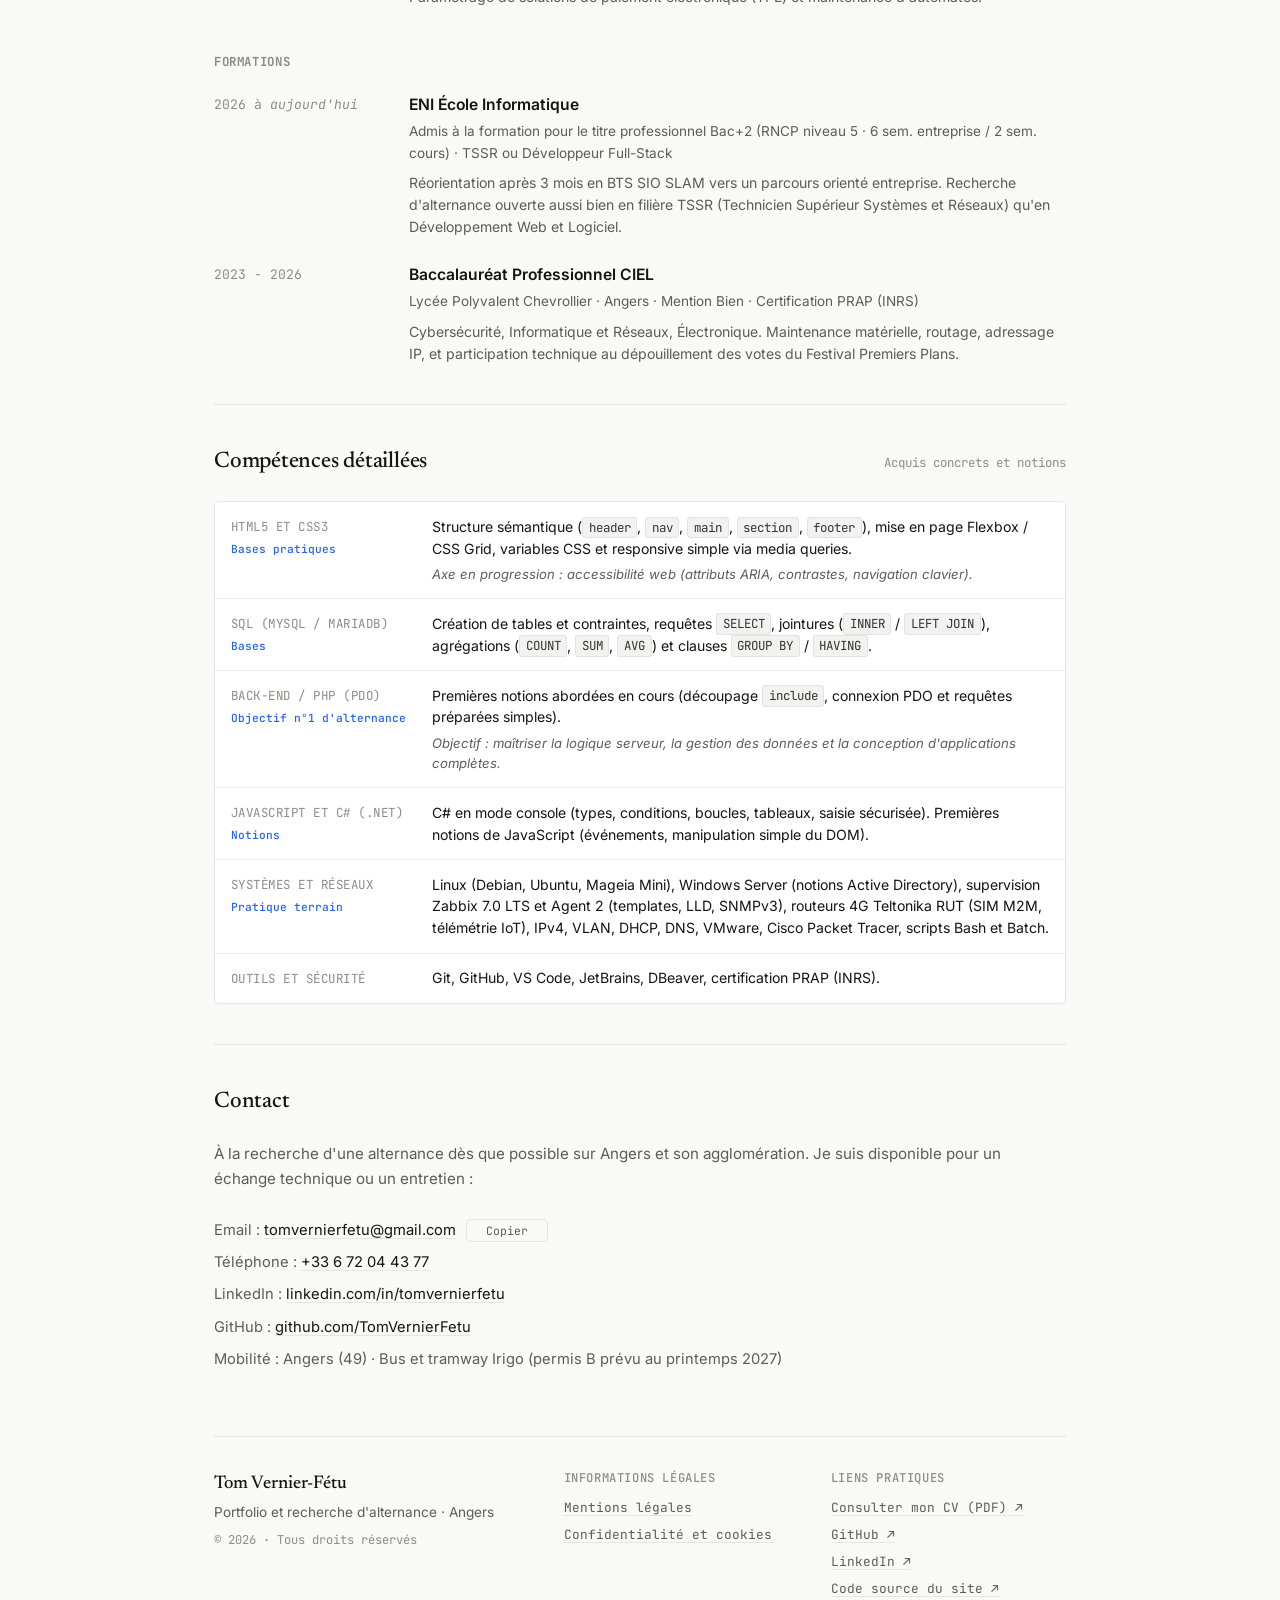
==== commit 4a58b867: "Refonte portfolio : démos C#/SQL, CV mis à jour, SEO, footer légal et page 404" ====
--- a/index.html
+++ b/index.html
@@ -3,12 +3,45 @@
 <head>
   <meta charset="UTF-8">
   <meta name="viewport" content="width=device-width, initial-scale=1.0">
-  <title>Tom Vernier-Fétu — Développeur Web & Logiciel (Alternance ENI)</title>
-  <meta name="description" content="Portfolio de Tom Vernier-Fétu. Futur étudiant ENI École Informatique à Angers en recherche d'alternance (6 sem. entreprise / 2 sem. cours). Développement web & logiciel, systèmes et réseaux.">
-  <meta property="og:title" content="Tom Vernier-Fétu — Développeur Web & Logiciel">
-  <meta property="og:description" content="Portfolio et CV de Tom Vernier-Fétu. Recherche d'alternance ENI à Angers (PHP, C#, SQL, Linux, Zabbix).">
+  <title>Portfolio - Tom Vernier-Fétu | Développeur Web et Systèmes (Angers)</title>
+  <meta name="description" content="Portfolio et CV de Tom Vernier-Fétu (Tom Vernier). Admis à l'ENI École Informatique à Angers en recherche d'alternance Bac+2 (6 sem. entreprise / 2 sem. cours) : TSSR ou Développement Web.">
+  <meta name="author" content="Tom Vernier-Fétu">
+  <meta name="robots" content="index, follow">
+  <link rel="canonical" href="https://tomvernierfetu.github.io/">
+  <meta property="og:title" content="Portfolio - Tom Vernier-Fétu">
+  <meta property="og:description" content="Portfolio et CV de Tom Vernier-Fétu. Admis à l'ENI École Informatique à Angers en recherche d'alternance Bac+2 : Développement Web et Systèmes et Réseaux (TSSR).">
   <meta property="og:type" content="website">
   <meta property="og:url" content="https://tomvernierfetu.github.io/">
+  <meta property="og:locale" content="fr_FR">
+
+  <!-- Données structurées Schema.org pour le référencement Google -->
+  <script type="application/ld+json">
+  {
+    "@context": "https://schema.org",
+    "@type": "ProfilePage",
+    "mainEntity": {
+      "@type": "Person",
+      "name": "Tom Vernier-Fétu",
+      "alternateName": "Tom Vernier",
+      "url": "https://tomvernierfetu.github.io/",
+      "description": "Admis à l'ENI École Informatique à Angers, en recherche d'alternance Bac+2 en développement web et logiciel ou systèmes et réseaux (TSSR).",
+      "address": {
+        "@type": "PostalAddress",
+        "addressLocality": "Angers",
+        "addressRegion": "Pays de la Loire",
+        "addressCountry": "FR"
+      },
+      "alumniOf": {
+        "@type": "EducationalOrganization",
+        "name": "Lycée Polyvalent Chevrollier"
+      },
+      "sameAs": [
+        "https://github.com/TomVernierFetu",
+        "https://www.linkedin.com/in/tomvernierfetu/"
+      ]
+    }
+  }
+  </script>
 
   <!-- Typographies : Inter, JetBrains Mono et Newsreader -->
   <link rel="preconnect" href="https://fonts.googleapis.com">
@@ -16,7 +49,7 @@
   <link href="https://fonts.googleapis.com/css2?family=Inter:wght@400;500;600;700&family=JetBrains+Mono:wght@400;500;600&family=Newsreader:ital,opsz,wght@0,6..72,400;0,6..72,500;1,6..72,400&display=swap" rel="stylesheet">
 
   <link rel="stylesheet" href="css/style.css">
-  <link rel="icon" type="image/svg+xml" href="assets/favicon.svg?v=2">
+  <link rel="icon" type="image/svg+xml" href="assets/favicon.svg">
 </head>
 <body>
 
@@ -42,14 +75,14 @@
       <div class="header-top">
         <div>
           <h1 class="site-name">Tom Vernier-Fétu</h1>
-          <p class="site-tagline">Futur étudiant ENI École Informatique · Développement Web & Logiciel</p>
+          <p class="site-tagline">Admis à l'ENI École Informatique · Développement Web ou Systèmes et Réseaux</p>
         </div>
       </div>
 
       <div class="status-row">
         <span class="status-indicator" aria-hidden="true"></span>
         <span class="status-text">
-          Recherche d'alternance · Dès que possible · Angers & agglomération
+          Recherche d'alternance · Dès que possible · Angers et agglomération
         </span>
       </div>
 
@@ -58,25 +91,29 @@
         <a href="https://github.com/TomVernierFetu" target="_blank" rel="noopener noreferrer">GitHub ↗</a>
         <a href="https://www.linkedin.com/in/tomvernierfetu/" target="_blank" rel="noopener noreferrer">LinkedIn ↗</a>
         <button class="btn-copy" type="button" data-copy-email="tomvernierfetu@gmail.com" title="Copier l'adresse email">Copier email</button>
-        <span class="meta-item">Rythme ENI : 6 sem. entreprise / 2 sem. cours</span>
-      </div>
+      </div>
+
+      <p class="meta-item">Rythme ENI : 6 sem. entreprise / 2 sem. cours</p>
     </header>
 
     <hr class="divider">
 
     <main>
-      <!-- À propos & Contexte -->
+      <!-- À propos et Contexte -->
       <section class="section" id="a-propos">
         <h2 class="section-title">À propos</h2>
         <div class="prose">
           <p>
-            Passionné d'informatique depuis mon enfance, j'ai trouvé ma voie technique au lycée avec un <strong>Bac Pro CIEL</strong> (Cybersécurité, Informatique & Réseaux, obtenu avec Mention Bien). Découvrir le matériel, les architectures réseau et le câblage m'a donné le déclic du concret.
+            Passionné d'informatique depuis mon enfance, j'ai trouvé ma voie technique au lycée avec un Bac Pro CIEL (Cybersécurité, Informatique et réseaux, Électronique, obtenu avec Mention Bien). Découvrir le matériel, les architectures réseau et le câblage m'a donné le déclic du concret.
           </p>
           <p>
-            Après une 1ère année de <strong>BTS SIO option SLAM</strong> où j'ai consolidé mes bases en algorithmique, C# (.NET), PHP/PDO et bases de données relationnelles SQL, le format très théorique et scolaire ne correspondait plus à ma volonté d'apprendre sur le terrain.
+            Après le Bac Pro, j'ai entamé un BTS SIO option SLAM pendant 3 mois (premières bases en algorithmique, C#, PHP/PDO et SQL), avant de me réorienter : le format très théorique et scolaire ne correspondait pas à ma volonté d'apprendre directement sur le terrain.
           </p>
           <p>
-            Je poursuis donc mon parcours à l'<strong>ENI École Informatique</strong> en cursus Développeur Full-Stack (Bac+2). Je recherche une alternance à Angers et ses alentours au rythme professionnalisant de <strong>6 semaines consécutives en entreprise pour 2 semaines en formation</strong>.
+            Admis à l'ENI École Informatique, je recherche une alternance pour préparer un titre professionnel Bac+2 (RNCP niveau 5) au rythme de 6 semaines consécutives en entreprise pour 2 semaines en formation sur Angers et son agglomération, avec ouverture sur deux filières selon le besoin de l'entreprise : TSSR (Technicien Supérieur Systèmes et Réseaux) ou Développeur Full-Stack.
+          </p>
+          <p>
+            Côté terrain, j'ai déjà pratiqué l'administration et la supervision réseau en stage (CHU d'Angers, D'Accueil). Côté développement, j'ai un bon sens graphique et de bonnes idées pour le front-end, avec l'objectif d'acquérir le back-end (logique serveur, API, architecture) grâce à l'alternance.
           </p>
         </div>
       </section>
@@ -92,20 +129,24 @@
             <span class="meta-val">Dès que possible</span>
           </div>
           <div class="meta-row">
-            <span class="meta-key">Rythme d'école</span>
-            <span class="meta-val"><strong>6 semaines en entreprise</strong> / 2 semaines en cours (ENI)</span>
+            <span class="meta-key">École et rythme</span>
+            <span class="meta-val">Admis à l'ENI École Informatique · <strong>6 semaines en entreprise</strong> / 2 semaines en cours</span>
           </div>
           <div class="meta-row">
-            <span class="meta-key">Localisation</span>
-            <span class="meta-val">Angers et première couronne (Avrillé, Beaucouzé, Trélazé · réseau Irigo)</span>
+            <span class="meta-key">Diplôme visé</span>
+            <span class="meta-val">Titre professionnel Bac+2 (RNCP niveau 5) : TSSR ou Développeur Full-Stack</span>
+          </div>
+          <div class="meta-row">
+            <span class="meta-key">Contrat</span>
+            <span class="meta-val">Contrat d'apprentissage ou de professionnalisation (1 à 2 ans · 18 ans)</span>
+          </div>
+          <div class="meta-row">
+            <span class="meta-key">Mobilité</span>
+            <span class="meta-val">Angers et agglomération en bus / tram (réseau Irigo) · Permis B prévu au printemps 2027</span>
           </div>
           <div class="meta-row">
             <span class="meta-key">Postes visés</span>
-            <span class="meta-val">Développement Web & Logiciel (PHP, C#, SQL, JS) ou Systèmes & Réseaux</span>
-          </div>
-          <div class="meta-row">
-            <span class="meta-key">Contrat</span>
-            <span class="meta-val">Contrat d'apprentissage (1 à 2 ans)</span>
+            <span class="meta-val">Technicien Supérieur Systèmes et Réseaux (TSSR) ou Développement Web / Logiciel</span>
           </div>
         </div>
       </section>
@@ -121,8 +162,17 @@
 
         <div class="projects-grid">
 
-          <!-- Projet 1 : Cavaliers de l'Apocalypse -->
+          <!-- Projet 1 : Cavaliers de l'Apocalypse (Vitrine en ligne + PHP/BDD bientôt dispo) -->
           <article class="project-entry">
+            <div class="project-preview-frame" role="button" tabindex="0" aria-label="Ouvrir l'aperçu interactif de cavaliers-apocalypse-web" data-preview-trigger data-preview-url="https://tomvernierfetu.github.io/cavaliers-apocalypse-web/" data-preview-title="Vitrine de cavaliers-apocalypse-web">
+              <div class="preview-bar">
+                <span class="preview-url">tomvernierfetu.github.io/cavaliers-apocalypse-web/</span>
+                <span class="preview-expand">Agrandir ⤢</span>
+              </div>
+              <div class="preview-viewport">
+                <iframe src="https://tomvernierfetu.github.io/cavaliers-apocalypse-web/" title="Aperçu en direct de cavaliers-apocalypse-web" loading="lazy" tabindex="-1"></iframe>
+              </div>
+            </div>
             <div class="project-title-row">
               <h3 class="project-name">
                 <a href="https://github.com/TomVernierFetu/cavaliers-apocalypse-web" target="_blank" rel="noopener noreferrer">
@@ -132,19 +182,75 @@
               <span class="project-year">Web / PHP</span>
             </div>
             <p class="project-summary">
-              Plateforme web de gestion pour un club associatif d'échecs. CRUD complet des adhérents, calendrier des rencontres, structure PHP modulaire et protection contre les injections SQL via requêtes préparées PDO.
+              Plateforme web de gestion pour un club associatif d'échecs. Vitrine HTML/CSS complète déjà en ligne, accompagnée d'un module CRUD PHP/PDO avec protection contre les injections SQL.
             </p>
             <div class="project-tags">
-              <code>PHP 8</code>
+              <code>HTML5 / CSS3</code>
+              <code>PHP (PDO)</code>
               <code>MySQL</code>
-              <code>PDO</code>
-              <code>CRUD</code>
-              <code>HTML5 / CSS3</code>
+            </div>
+            <div class="project-actions">
+              <a href="https://tomvernierfetu.github.io/cavaliers-apocalypse-web/" target="_blank" rel="noopener noreferrer" class="action-link">Vitrine en ligne ↗</a>
+              <button type="button" class="action-btn" data-preview-url="https://tomvernierfetu.github.io/cavaliers-apocalypse-web/" data-preview-title="Vitrine de cavaliers-apocalypse-web">Aperçu interactif</button>
+              <span class="status-soon">PHP / BDD : bientôt disponible</span>
             </div>
           </article>
 
-          <!-- Projet 2 : Retro Arcade Console -->
+          <!-- Projet 2 : Angers Actu Blog (Site complet en ligne) -->
           <article class="project-entry">
+            <div class="project-preview-frame" role="button" tabindex="0" aria-label="Ouvrir l'aperçu interactif de angers-actu-blog" data-preview-trigger data-preview-url="https://tomvernierfetu.github.io/angers-actu-blog/" data-preview-title="angers-actu-blog">
+              <div class="preview-bar">
+                <span class="preview-url">tomvernierfetu.github.io/angers-actu-blog/</span>
+                <span class="preview-expand">Agrandir ⤢</span>
+              </div>
+              <div class="preview-viewport">
+                <iframe src="https://tomvernierfetu.github.io/angers-actu-blog/" title="Aperçu en direct de angers-actu-blog" loading="lazy" tabindex="-1"></iframe>
+              </div>
+            </div>
+            <div class="project-title-row">
+              <h3 class="project-name">
+                <a href="https://github.com/TomVernierFetu/angers-actu-blog" target="_blank" rel="noopener noreferrer">
+                  angers-actu-blog ↗
+                </a>
+              </h3>
+              <span class="project-year">Front-end</span>
+            </div>
+            <p class="project-summary">
+              Site d'actualités et d'événements angevins. Intégration HTML5 sémantique et CSS3 Flexbox, mise en page responsive (mobile, tablette, bureau) et feuille d'impression dédiée via <code>@media print</code>.
+            </p>
+            <div class="project-tags">
+              <code>HTML5</code>
+              <code>CSS3 (Flexbox)</code>
+              <code>Responsive</code>
+            </div>
+            <div class="project-actions">
+              <a href="https://tomvernierfetu.github.io/angers-actu-blog/" target="_blank" rel="noopener noreferrer" class="action-link">Site en ligne ↗</a>
+              <button type="button" class="action-btn" data-preview-url="https://tomvernierfetu.github.io/angers-actu-blog/" data-preview-title="angers-actu-blog">Aperçu interactif</button>
+            </div>
+          </article>
+
+          <!-- Projet 3 : Retro Arcade Console -->
+          <article class="project-entry">
+            <div class="project-preview-frame" role="button" tabindex="0" aria-label="Ouvrir la console interactive retro-arcade-csharp" data-preview-trigger data-preview-url="demos/retro-arcade.html" data-preview-title="Console interactive retro-arcade-csharp" data-preview-embed-only="true">
+              <div class="preview-bar">
+                <span class="preview-url">Console C# (.NET 8)</span>
+                <span class="preview-expand">Jouer ⤢</span>
+              </div>
+              <div class="preview-viewport preview-console" aria-hidden="true">
+                <pre class="mini-term"><span class="t-yellow">****** Tom, à quel jeu souhaites-tu jouer ? ******
+========================================
+            ARCADE BTS SIO
+========================================</span>
+1 - Le nombre mystère
+2 - La station spatiale
+3 - Le tir de précision
+4 - La quête (Survival Quest)
+5 - La machine à sous
+6 - Ton score   |   0 - Quitter
+----------------------------------------
+<span class="t-green">Ton choix : _</span></pre>
+              </div>
+            </div>
             <div class="project-title-row">
               <h3 class="project-name">
                 <a href="https://github.com/TomVernierFetu/retro-arcade-csharp" target="_blank" rel="noopener noreferrer">
@@ -154,40 +260,44 @@
               <span class="project-year">Logiciel / C#</span>
             </div>
             <p class="project-summary">
-              Console de mini-jeux d'arcade en terminal C# (.NET). Regroupe 5 jeux complets (Morpion joueur/IA, Nim, Juste Prix, Pendu, Machine à sous) avec boucles d'état, validation des entrées et scores.
+              Console de mini-jeux d'arcade en terminal C# (.NET). Regroupe 5 jeux complets (Nombre Mystère, Station Spatiale, Tir de Précision, La Quête, Machine à sous) avec boucles d'état, validation des entrées et score cumulé.
             </p>
             <div class="project-tags">
               <code>C#</code>
-              <code>.NET</code>
-              <code>Algorithmique</code>
-              <code>CLI</code>
-              <code>Gestion d'état</code>
-            </div>
-          </article>
-
-          <!-- Projet 3 : Angers Actu Blog -->
-          <article class="project-entry">
-            <div class="project-title-row">
-              <h3 class="project-name">
-                <a href="https://github.com/TomVernierFetu/angers-actu-blog" target="_blank" rel="noopener noreferrer">
-                  angers-actu-blog ↗
-                </a>
-              </h3>
-              <span class="project-year">Front-end</span>
-            </div>
-            <p class="project-summary">
-              Site d'actualités et d'événements angevins. Intégration HTML5 sémantique et CSS3 Flexbox, mise en page responsive (mobile, tablette, bureau) et feuille d'impression dédiée via <code>@media print</code>.
-            </p>
-            <div class="project-tags">
-              <code>HTML5 sémantique</code>
-              <code>CSS3 Flexbox</code>
-              <code>Responsive</code>
-              <code>Print CSS</code>
+              <code>.NET 8</code>
+              <code>Application console</code>
+            </div>
+            <div class="project-actions">
+              <button type="button" class="action-btn" data-preview-url="demos/retro-arcade.html" data-preview-title="Console interactive retro-arcade-csharp" data-preview-embed-only="true">Aperçu interactif</button>
+              <span class="status-soon">Aperçu web généré avec IA</span>
             </div>
           </article>
 
           <!-- Projet 4 : Médiathèque SQL -->
           <article class="project-entry">
+            <div class="project-preview-frame" role="button" tabindex="0" aria-label="Ouvrir le bac à sable SQL mediatheque-database-sql" data-preview-trigger data-preview-url="demos/mediatheque-sql.html" data-preview-title="Bac à sable SQL de la médiathèque" data-preview-embed-only="true">
+              <div class="preview-bar">
+                <span class="preview-url">Base SQL médiathèque (lecture seule)</span>
+                <span class="preview-expand">Tester ⤢</span>
+              </div>
+              <div class="preview-viewport preview-console" aria-hidden="true">
+                <div class="mini-sql">
+                  <div class="mini-sql-query"><span class="t-blue">SELECT</span> c.libelle, <span class="t-blue">COUNT</span>(l.id_livre) <span class="t-blue">AS</span> nb_livres
+<span class="t-blue">FROM</span> categorie c <span class="t-blue">INNER JOIN</span> livre l
+  <span class="t-blue">ON</span> c.id_categorie = l.id_categorie
+<span class="t-blue">GROUP BY</span> c.libelle <span class="t-blue">HAVING</span> nb_livres &gt;= 4;</div>
+                  <table class="mini-sql-table">
+                    <thead><tr><th>libelle</th><th>nb_livres</th><th>moyenne_pages</th></tr></thead>
+                    <tbody>
+                      <tr><td>Roman</td><td>6</td><td>543</td></tr>
+                      <tr><td>Science-fiction</td><td>6</td><td>458</td></tr>
+                      <tr><td>Informatique</td><td>5</td><td>535</td></tr>
+                      <tr><td>Policier</td><td>4</td><td>272</td></tr>
+                    </tbody>
+                  </table>
+                </div>
+              </div>
+            </div>
             <div class="project-title-row">
               <h3 class="project-name">
                 <a href="https://github.com/TomVernierFetu/mediatheque-database-sql" target="_blank" rel="noopener noreferrer">
@@ -200,14 +310,17 @@
               Schéma relationnel d'une médiathèque (abonnés, emprunts, ouvrages, auteurs) et plus de 60 requêtes SQL métier : jointures multi-tables (INNER / LEFT / RIGHT JOIN), GROUP BY / HAVING et agrégations.
             </p>
             <div class="project-tags">
-              <code>SQL standard</code>
+              <code>SQL</code>
               <code>MySQL / MariaDB</code>
-              <code>Jointures</code>
-              <code>Agrégation</code>
+              <code>Modélisation BDD</code>
+            </div>
+            <div class="project-actions">
+              <button type="button" class="action-btn" data-preview-url="demos/mediatheque-sql.html" data-preview-title="Bac à sable SQL de la médiathèque" data-preview-embed-only="true">Aperçu interactif</button>
+              <span class="status-soon">Aperçu web généré avec IA</span>
             </div>
           </article>
 
-          <!-- Projet 5 : Automation & Backup Scripts -->
+          <!-- Projet 5 : Automation et Backup Scripts -->
           <article class="project-entry">
             <div class="project-title-row">
               <h3 class="project-name">
@@ -223,8 +336,10 @@
             <div class="project-tags">
               <code>Bash (Linux)</code>
               <code>Batch (Windows)</code>
-              <code>7-Zip</code>
               <code>FTP / SMB</code>
+            </div>
+            <div class="project-actions">
+              <a href="https://github.com/TomVernierFetu/automation-backup-scripts" target="_blank" rel="noopener noreferrer" class="action-link">Voir les scripts sur GitHub ↗</a>
             </div>
           </article>
 
@@ -241,10 +356,11 @@
             </p>
             <div class="project-tags">
               <code>Linux</code>
-              <code>DNS</code>
               <code>Pi-hole</code>
-              <code>DHCP</code>
-              <code>Réseau local</code>
+              <code>DNS / DHCP</code>
+            </div>
+            <div class="project-actions">
+              <span class="status-soon">Infrastructure personnelle (usage local)</span>
             </div>
           </article>
 
@@ -253,9 +369,9 @@
 
       <hr class="divider">
 
-      <!-- Parcours & Expériences -->
+      <!-- Parcours et Expériences -->
       <section class="section" id="parcours">
-        <h2 class="section-title">Parcours & Expériences</h2>
+        <h2 class="section-title">Parcours et Expériences</h2>
 
         <h3 class="timeline-section-subtitle">Expériences de terrain</h3>
         <div class="timeline-list">
@@ -263,33 +379,18 @@
           <div class="timeline-row">
             <span class="timeline-date">2026 (10 sem.)</span>
             <div class="timeline-content">
-              <h4 class="timeline-heading">CHU d'Angers — Direction des Services Numériques</h4>
-              <p class="timeline-sub">Stagiaire informatique & réseau · Infrastructure & Supervision</p>
+              <h4 class="timeline-heading">CHU d'Angers (Direction des Services Numériques)</h4>
+              <p class="timeline-sub">Stagiaire informatique et réseau · Infrastructure et Supervision</p>
               <p class="timeline-desc">Déploiement en production d'un serveur Zabbix 7.0 LTS sous Debian et Zabbix Agent 2 pour superviser un parc de +1 000 VM et serveurs critiques (Talend ESB). Configuration de templates, découverte dynamique LLD, métriques chiffrées SNMPv3, interventions en baies de brassage et téléphonie (ToIP / Cuivre).</p>
-              <div class="project-tags timeline-tags">
-                <code>Zabbix 7.0 LTS</code>
-                <code>Agent 2</code>
-                <code>Debian</code>
-                <code>SNMPv3</code>
-                <code>LLD</code>
-                <code>Talend ESB</code>
-              </div>
             </div>
           </div>
 
           <div class="timeline-row">
             <span class="timeline-date">2025 (8 sem.)</span>
             <div class="timeline-content">
-              <h4 class="timeline-heading">D'Accueil — Distribution Automatique</h4>
-              <p class="timeline-sub">Stagiaire en maintenance technique & monétique</p>
-              <p class="timeline-desc">Déploiement de télémétrie IoT : configuration de routeurs 4G industriels Teltonika (séries RUT), intégration de cartes SIM M2M, raccordement Ethernet et mise à jour de firmwares. Paramétrage de solutions de paiement électronique (TPE) et maintenance d'automates.</p>
-              <div class="project-tags timeline-tags">
-                <code>Teltonika RUT 4G</code>
-                <code>SIM M2M</code>
-                <code>Télémétrie IoT</code>
-                <code>TPE</code>
-                <code>Ethernet</code>
-              </div>
+              <h4 class="timeline-heading">D'Accueil (Distribution Automatique)</h4>
+              <p class="timeline-sub">Stagiaire en maintenance technique et monétique</p>
+              <p class="timeline-desc">Déploiement de télémétrie sur TPE ingenico : configuration de routeurs 4G industriels Teltonika (séries RUT), intégration de cartes SIM, raccordement Ethernet et mise à jour de firmwares. Paramétrage de solutions de paiement électronique (TPE) et maintenance d'automates.</p>
             </div>
           </div>
 
@@ -299,20 +400,11 @@
         <div class="timeline-list">
 
           <div class="timeline-row">
-            <span class="timeline-date">2026 - 2028</span>
+            <span class="timeline-date">2026 à <em>aujourd'hui</em></span>
             <div class="timeline-content">
               <h4 class="timeline-heading">ENI École Informatique</h4>
-              <p class="timeline-sub">Cursus Développeur Full-Stack (Bac+2) · Alternance (6 sem. entreprise / 2 sem. cours)</p>
-              <p class="timeline-desc">Spécialisation en développement web & logiciel, architectures applicatives, gestion de bases de données et bonnes pratiques de génie logiciel.</p>
-            </div>
-          </div>
-
-          <div class="timeline-row">
-            <span class="timeline-date">2026</span>
-            <div class="timeline-content">
-              <h4 class="timeline-heading">BTS SIO SLAM (1ère année)</h4>
-              <p class="timeline-sub">Lycée Polyvalent Chevrollier · Angers</p>
-              <p class="timeline-desc">Consolidation des bases de programmation : algorithmique, C# (.NET), requêtes préparées PHP/PDO, modélisation relationnelle et requêtes SQL.</p>
+              <p class="timeline-sub">Admis à la formation pour le titre professionnel Bac+2 (RNCP niveau 5 · 6 sem. entreprise / 2 sem. cours) · TSSR ou Développeur Full-Stack</p>
+              <p class="timeline-desc">Réorientation après 3 mois en BTS SIO SLAM vers un parcours orienté entreprise. Recherche d'alternance ouverte aussi bien en filière TSSR (Technicien Supérieur Systèmes et Réseaux) qu'en Développement Web et Logiciel.</p>
             </div>
           </div>
 
@@ -321,7 +413,7 @@
             <div class="timeline-content">
               <h4 class="timeline-heading">Baccalauréat Professionnel CIEL</h4>
               <p class="timeline-sub">Lycée Polyvalent Chevrollier · Angers · Mention Bien · Certification PRAP (INRS)</p>
-              <p class="timeline-desc">Cybersécurité, Informatique & Réseaux, Électronique. Maintenance matérielle, routage, adressage IP, et participation technique au dépouillement des votes du Festival Premiers Plans.</p>
+              <p class="timeline-desc">Cybersécurité, Informatique et Réseaux, Électronique. Maintenance matérielle, routage, adressage IP, et participation technique au dépouillement des votes du Festival Premiers Plans.</p>
             </div>
           </div>
 
@@ -330,21 +422,36 @@
 
       <hr class="divider">
 
-      <!-- Stack technique -->
+      <!-- Stack technique détaillée (complément du CV) -->
       <section class="section" id="stack">
-        <h2 class="section-title">Stack technique</h2>
+        <div class="section-header-row">
+          <h2 class="section-title">Compétences détaillées</h2>
+          <span class="section-count">Acquis concrets et notions</span>
+        </div>
         <div class="stack-table">
           <div class="stack-row">
-            <span class="stack-label">Développement</span>
-            <span class="stack-value">PHP 8 (PDO), SQL (MySQL, MariaDB), HTML5, CSS3, notions en JavaScript et C# (.NET)</span>
+            <span class="stack-label">HTML5 et CSS3 <small class="stack-level">Bases pratiques</small></span>
+            <span class="stack-value">Structure sémantique (<code>header</code>, <code>nav</code>, <code>main</code>, <code>section</code>, <code>footer</code>), mise en page Flexbox / CSS Grid, variables CSS et responsive simple via media queries.<em>Axe en progression : accessibilité web (attributs ARIA, contrastes, navigation clavier).</em></span>
           </div>
           <div class="stack-row">
-            <span class="stack-label">Systèmes & Réseaux</span>
-            <span class="stack-value">Linux (Debian, Ubuntu), Windows Server, Zabbix 7.0 LTS, routeurs 4G Teltonika RUT, IPv4, VLAN, DHCP, DNS, notions AD, scripts Bash & Batch</span>
+            <span class="stack-label">SQL (MySQL / MariaDB) <small class="stack-level">Bases</small></span>
+            <span class="stack-value">Création de tables et contraintes, requêtes <code>SELECT</code>, jointures (<code>INNER</code> / <code>LEFT JOIN</code>), agrégations (<code>COUNT</code>, <code>SUM</code>, <code>AVG</code>) et clauses <code>GROUP BY</code> / <code>HAVING</code>.</span>
           </div>
           <div class="stack-row">
-            <span class="stack-label">Outils & Sécurité</span>
-            <span class="stack-value">Git, GitHub, VS Code, JetBrains, requêtes préparées, hachage, VMware, Cisco Packet Tracer, certification PRAP (INRS)</span>
+            <span class="stack-label">Back-end / PHP (PDO) <small class="stack-level">Objectif n°1 d'alternance</small></span>
+            <span class="stack-value">Premières notions abordées en cours (découpage <code>include</code>, connexion PDO et requêtes préparées simples).<em>Objectif : maîtriser la logique serveur, la gestion des données et la conception d'applications complètes.</em></span>
+          </div>
+          <div class="stack-row">
+            <span class="stack-label">JavaScript et C# (.NET) <small class="stack-level">Notions</small></span>
+            <span class="stack-value">C# en mode console (types, conditions, boucles, tableaux, saisie sécurisée). Premières notions de JavaScript (événements, manipulation simple du DOM).</span>
+          </div>
+          <div class="stack-row">
+            <span class="stack-label">Systèmes et Réseaux <small class="stack-level">Pratique terrain</small></span>
+            <span class="stack-value">Linux (Debian, Ubuntu, Mageia Mini), Windows Server (notions Active Directory), supervision Zabbix 7.0 LTS et Agent 2 (templates, LLD, SNMPv3), routeurs 4G Teltonika RUT (SIM M2M, télémétrie IoT), IPv4, VLAN, DHCP, DNS, VMware, Cisco Packet Tracer, scripts Bash et Batch.</span>
+          </div>
+          <div class="stack-row">
+            <span class="stack-label">Outils et Sécurité</span>
+            <span class="stack-value">Git, GitHub, VS Code, JetBrains, DBeaver, certification PRAP (INRS).</span>
           </div>
         </div>
       </section>
@@ -365,21 +472,54 @@
           <p>Téléphone : <a href="tel:+33672044377" class="link-underlined">+33 6 72 04 43 77</a></p>
           <p>LinkedIn : <a href="https://www.linkedin.com/in/tomvernierfetu/" target="_blank" rel="noopener noreferrer" class="link-underlined">linkedin.com/in/tomvernierfetu</a></p>
           <p>GitHub : <a href="https://github.com/TomVernierFetu" target="_blank" rel="noopener noreferrer" class="link-underlined">github.com/TomVernierFetu</a></p>
-          <p>Localisation : Angers (49) · Transports en commun Irigo</p>
+          <p>Mobilité : Angers (49) · Bus et tramway Irigo (permis B prévu au printemps 2027)</p>
         </div>
       </section>
     </main>
 
     <footer class="site-footer">
-      <div class="footer-content">
-        <p>Tom Vernier-Fétu · 2026 · Angers</p>
-        <div class="footer-links">
-          <a href="assets/cv.pdf" download>Télécharger mon CV (PDF) ↓</a>
-          <a href="https://github.com/TomVernierFetu/tomvernierfetu.github.io" target="_blank" rel="noopener noreferrer">Code source ↗</a>
+      <div class="footer-grid">
+        <div class="footer-col footer-brand">
+          <h3 class="footer-title">Tom Vernier-Fétu</h3>
+          <p class="footer-subtitle">Portfolio et recherche d'alternance · Angers</p>
+          <p class="footer-copy">© 2026 · Tous droits réservés</p>
+        </div>
+        <div class="footer-col">
+          <h4 class="footer-heading">Informations légales</h4>
+          <ul class="footer-list">
+            <li><a href="mentions-legales.html">Mentions légales</a></li>
+            <li><a href="confidentialite.html">Confidentialité et cookies</a></li>
+          </ul>
+        </div>
+        <div class="footer-col">
+          <h4 class="footer-heading">Liens pratiques</h4>
+          <ul class="footer-list">
+            <li><a href="assets/cv.pdf" target="_blank" rel="noopener noreferrer">Consulter mon CV (PDF) ↗</a></li>
+            <li><a href="https://github.com/TomVernierFetu" target="_blank" rel="noopener noreferrer">GitHub ↗</a></li>
+            <li><a href="https://www.linkedin.com/in/tomvernierfetu/" target="_blank" rel="noopener noreferrer">LinkedIn ↗</a></li>
+            <li><a href="https://github.com/TomVernierFetu/tomvernierfetu.github.io" target="_blank" rel="noopener noreferrer">Code source du site ↗</a></li>
+          </ul>
         </div>
       </div>
     </footer>
 
+  </div>
+
+  <!-- Fenêtre d'aperçu interactif des projets en ligne -->
+  <div id="preview-modal" class="preview-modal" hidden aria-hidden="true" role="dialog" aria-modal="true" aria-labelledby="preview-modal-title">
+    <div class="preview-modal-backdrop" data-close-preview></div>
+    <div class="preview-modal-panel">
+      <div class="preview-modal-header">
+        <span id="preview-modal-title" class="preview-modal-title">Aperçu</span>
+        <div class="preview-modal-controls">
+          <a id="preview-modal-external" href="https://github.com/TomVernierFetu" target="_blank" rel="noopener noreferrer" class="action-link">Ouvrir dans un onglet ↗</a>
+          <button type="button" class="btn-copy" data-close-preview aria-label="Fermer l'aperçu">Fermer ✕</button>
+        </div>
+      </div>
+      <div class="preview-modal-body">
+        <iframe id="preview-modal-iframe" src="about:blank" title="Aperçu interactif du projet"></iframe>
+      </div>
+    </div>
   </div>
 
   <script src="js/main.js"></script>
--- a/css/style.css
+++ b/css/style.css
@@ -127,7 +127,7 @@
 }
 
 .nav-links a:hover {
-  color: var(--text-main);
+  color: var(--accent);
 }
 
 /* Séparateurs nets de 1px */
@@ -177,13 +177,14 @@
   color: var(--text-muted);
   font-family: var(--font-mono);
   font-size: 0.75rem;
-  transition: border-color var(--transition-fast), color var(--transition-fast);
+  transition: border-color var(--transition-fast), color var(--transition-fast), background-color var(--transition-fast);
   white-space: nowrap;
 }
 
 .theme-switch:hover {
-  border-color: var(--text-main);
-  color: var(--text-main);
+  border-color: var(--accent);
+  color: var(--accent);
+  background-color: var(--selection-bg);
 }
 
 /* Statut alternance */
@@ -241,17 +242,18 @@
   text-decoration: none !important;
   font-weight: 500;
   font-size: 0.82rem;
-  transition: opacity var(--transition-fast), transform var(--transition-fast);
+  transition: opacity var(--transition-fast);
 }
 
 .btn-cv:hover {
   opacity: 0.86;
-  transform: translateY(-1px);
 }
 
 .btn-copy {
   display: inline-flex;
   align-items: center;
+  justify-content: center;
+  min-width: 122px;
   gap: 0.35rem;
   padding: 0.34rem 0.65rem;
   border: 1px solid var(--border);
@@ -261,12 +263,13 @@
   font-family: var(--font-mono);
   font-size: 0.78rem;
   cursor: pointer;
-  transition: border-color var(--transition-fast), color var(--transition-fast);
+  transition: border-color var(--transition-fast), color var(--transition-fast), background-color var(--transition-fast);
 }
 
 .btn-copy:hover {
-  border-color: var(--text-main);
-  color: var(--text-main);
+  border-color: var(--accent);
+  color: var(--accent);
+  background-color: var(--selection-bg);
 }
 
 .btn-copy.is-copied {
@@ -275,6 +278,7 @@
 }
 
 .btn-copy-sm {
+  min-width: 82px;
   padding: 0.18rem 0.5rem;
   font-size: 0.72rem;
 }
@@ -376,17 +380,17 @@
 .project-entry {
   display: flex;
   flex-direction: column;
+  min-width: 0;
   border: 1px solid var(--border);
   border-radius: var(--radius-sm);
   background: var(--surface);
   padding: 1.2rem 1.3rem;
-  transition: border-color var(--transition-fast), box-shadow var(--transition-fast), transform var(--transition-fast);
+  transition: border-color var(--transition-fast), box-shadow var(--transition-fast);
 }
 
 .project-entry:hover {
   border-color: var(--text-muted);
   box-shadow: var(--card-shadow-hover);
-  transform: translateY(-1px);
 }
 
 .project-title-row {
@@ -413,7 +417,7 @@
   transition: color var(--transition-fast);
 }
 
-.project-entry:hover .project-name a {
+.project-name a:hover {
   color: var(--accent);
 }
 
@@ -454,6 +458,253 @@
   border-radius: var(--radius-xs);
 }
 
+/* Aperçu miniature dans les cartes web */
+.project-preview-frame {
+  position: relative;
+  width: 100%;
+  aspect-ratio: 16 / 10;
+  border: 1px solid var(--border);
+  border-radius: var(--radius-sm);
+  overflow: hidden;
+  margin-bottom: 1rem;
+  background-color: var(--bg);
+  cursor: pointer;
+  transition: border-color var(--transition-fast);
+}
+
+.project-preview-frame:hover {
+  border-color: var(--accent);
+}
+
+.preview-bar {
+  display: flex;
+  align-items: center;
+  justify-content: space-between;
+  gap: 0.5rem;
+  height: 24px;
+  padding: 0 0.55rem;
+  border-bottom: 1px solid var(--border);
+  background-color: var(--tag-bg);
+  font-family: var(--font-mono);
+  font-size: 0.68rem;
+  color: var(--text-muted);
+}
+
+.preview-url {
+  overflow: hidden;
+  text-overflow: ellipsis;
+  white-space: nowrap;
+}
+
+.preview-expand {
+  color: var(--text-muted);
+  flex-shrink: 0;
+  transition: color var(--transition-fast);
+}
+
+.project-preview-frame:hover .preview-expand {
+  color: var(--accent);
+}
+
+.preview-viewport {
+  position: relative;
+  width: 100%;
+  height: calc(100% - 24px);
+  overflow: hidden;
+  background-color: #FFFFFF;
+}
+
+.preview-viewport iframe {
+  position: absolute;
+  top: 0;
+  left: 0;
+  width: 1218px;
+  height: 760px;
+  border: 0;
+  transform-origin: top left;
+  pointer-events: none;
+  display: block;
+}
+
+/* Aperçu miniature console & SQL (sans iframe) */
+.preview-console {
+  background-color: #101010;
+  color: #E5E5E3;
+  padding: 0.65rem 0.75rem;
+  font-family: var(--font-mono);
+}
+
+.mini-term {
+  margin: 0;
+  font-family: var(--font-mono);
+  font-size: 0.66rem;
+  line-height: 1.38;
+  white-space: pre;
+  overflow: hidden;
+  color: #D4D4D0;
+}
+
+.t-yellow { color: #FACC15; }
+.t-green { color: #4ADE80; }
+.t-blue { color: #60A5FA; }
+
+.mini-sql {
+  display: flex;
+  flex-direction: column;
+  gap: 0.55rem;
+  height: 100%;
+  overflow: hidden;
+}
+
+.mini-sql-query {
+  font-size: 0.63rem;
+  line-height: 1.35;
+  white-space: pre;
+  color: #D4D4D0;
+  border-bottom: 1px solid #222222;
+  padding-bottom: 0.4rem;
+}
+
+.mini-sql-table {
+  width: 100%;
+  border-collapse: collapse;
+  font-size: 0.63rem;
+}
+
+.mini-sql-table th, .mini-sql-table td {
+  text-align: left;
+  padding: 0.22rem 0.35rem;
+  border-bottom: 1px solid #1E1E1E;
+}
+
+.mini-sql-table th {
+  color: #60A5FA;
+  font-weight: 500;
+}
+
+/* Actions et statut en bas de carte projet */
+.project-actions {
+  display: flex;
+  flex-wrap: wrap;
+  align-items: center;
+  gap: 0.65rem 0.9rem;
+  margin-top: 0.9rem;
+  padding-top: 0.75rem;
+  border-top: 1px solid var(--border-subtle);
+  font-size: 0.8rem;
+}
+
+.action-link {
+  color: var(--text-main);
+  font-weight: 500;
+  text-decoration: underline;
+  text-underline-offset: 3px;
+  text-decoration-color: var(--border);
+  transition: color var(--transition-fast), text-decoration-color var(--transition-fast);
+}
+
+.action-link:hover {
+  color: var(--accent);
+  text-decoration-color: var(--accent);
+}
+
+.action-btn {
+  background: transparent;
+  border: 1px solid var(--border);
+  border-radius: var(--radius-sm);
+  padding: 0.24rem 0.55rem;
+  font-family: var(--font-mono);
+  font-size: 0.73rem;
+  color: var(--text-muted);
+  cursor: pointer;
+  transition: border-color var(--transition-fast), color var(--transition-fast), background-color var(--transition-fast);
+}
+
+.action-btn:hover {
+  border-color: var(--accent);
+  color: var(--accent);
+  background-color: var(--selection-bg);
+}
+
+.status-soon {
+  font-family: var(--font-mono);
+  font-size: 0.73rem;
+  color: var(--text-faint);
+}
+
+/* Modale d'aperçu interactif */
+.preview-modal {
+  position: fixed;
+  inset: 0;
+  z-index: 1000;
+  display: flex;
+  align-items: center;
+  justify-content: center;
+  padding: 1.25rem;
+}
+
+.preview-modal[hidden] {
+  display: none;
+}
+
+.preview-modal-backdrop {
+  position: absolute;
+  inset: 0;
+  background-color: rgba(12, 12, 12, 0.72);
+  backdrop-filter: blur(3px);
+}
+
+.preview-modal-panel {
+  position: relative;
+  width: 100%;
+  max-width: 1080px;
+  height: 84vh;
+  display: flex;
+  flex-direction: column;
+  background-color: var(--surface);
+  border: 1px solid var(--border);
+  border-radius: var(--radius-md);
+  overflow: hidden;
+  box-shadow: 0 20px 50px rgba(0, 0, 0, 0.35);
+}
+
+.preview-modal-header {
+  display: flex;
+  flex-wrap: wrap;
+  align-items: center;
+  justify-content: space-between;
+  gap: 0.75rem 1rem;
+  padding: 0.7rem 1rem;
+  border-bottom: 1px solid var(--border);
+  background-color: var(--bg);
+}
+
+.preview-modal-title {
+  font-family: var(--font-mono);
+  font-size: 0.82rem;
+  font-weight: 500;
+  color: var(--text-main);
+}
+
+.preview-modal-controls {
+  display: flex;
+  align-items: center;
+  gap: 0.85rem;
+  font-size: 0.82rem;
+}
+
+.preview-modal-body {
+  flex: 1;
+  background-color: #FFFFFF;
+}
+
+.preview-modal-body iframe {
+  width: 100%;
+  height: 100%;
+  border: 0;
+  display: block;
+}
+
 /* Parcours et chronologie */
 .timeline-section-subtitle {
   font-family: var(--font-mono);
@@ -476,7 +727,7 @@
 
 .timeline-row {
   display: grid;
-  grid-template-columns: 145px 1fr;
+  grid-template-columns: 175px 1fr;
   gap: 1.25rem;
 }
 
@@ -509,10 +760,6 @@
   color: var(--text-muted);
   line-height: 1.55;
   margin-top: 0.25rem;
-}
-
-.timeline-tags {
-  margin-top: 0.6rem;
 }
 
 /* Stack technique */
@@ -537,6 +784,9 @@
 }
 
 .stack-label {
+  display: flex;
+  flex-direction: column;
+  gap: 0.25rem;
   font-family: var(--font-mono);
   font-size: 0.78rem;
   color: var(--text-faint);
@@ -545,9 +795,34 @@
   padding-top: 0.1rem;
 }
 
+.stack-level {
+  font-size: 0.7rem;
+  text-transform: none;
+  letter-spacing: 0;
+  color: var(--accent);
+  font-weight: 500;
+}
+
 .stack-value {
   color: var(--text-main);
   line-height: 1.55;
+}
+
+.stack-value code {
+  font-family: var(--font-mono);
+  font-size: 0.78rem;
+  background-color: var(--tag-bg);
+  border: 1px solid var(--tag-border);
+  color: var(--tag-text);
+  padding: 0.08rem 0.35rem;
+  border-radius: var(--radius-xs);
+}
+
+.stack-value em {
+  display: block;
+  margin-top: 0.3rem;
+  font-size: 0.82rem;
+  color: var(--text-muted);
 }
 
 /* Contact */
@@ -583,31 +858,62 @@
   text-decoration-color: var(--accent);
 }
 
-/* Pied de page */
+/* Pied de page en 3 colonnes */
 .site-footer {
   margin-top: 4rem;
-  padding-top: 1.5rem;
+  padding-top: 2rem;
   border-top: 1px solid var(--border);
+  font-size: 0.84rem;
+  color: var(--text-muted);
+}
+
+.footer-grid {
+  display: grid;
+  grid-template-columns: 1.35fr 1fr 1fr;
+  gap: 2rem;
+  align-items: start;
+}
+
+.footer-title {
+  font-family: var(--font-serif);
+  font-size: 1.15rem;
+  font-weight: 500;
+  color: var(--text-main);
+  margin-bottom: 0.25rem;
+}
+
+.footer-subtitle {
+  font-size: 0.85rem;
+  color: var(--text-muted);
+  margin-bottom: 0.45rem;
+}
+
+.footer-copy {
+  font-family: var(--font-mono);
+  font-size: 0.76rem;
+  color: var(--text-faint);
+}
+
+.footer-heading {
+  font-family: var(--font-mono);
+  font-size: 0.76rem;
+  font-weight: 500;
+  text-transform: uppercase;
+  letter-spacing: 0.05em;
+  color: var(--text-faint);
+  margin-bottom: 0.65rem;
+}
+
+.footer-list {
+  list-style: none;
+  display: flex;
+  flex-direction: column;
+  gap: 0.4rem;
   font-family: var(--font-mono);
   font-size: 0.8rem;
-  color: var(--text-faint);
-}
-
-.footer-content {
-  display: flex;
-  flex-wrap: wrap;
-  justify-content: space-between;
-  align-items: center;
-  gap: 1rem;
-}
-
-.footer-links {
-  display: flex;
-  flex-wrap: wrap;
-  gap: 1.25rem;
-}
-
-.footer-links a {
+}
+
+.footer-list a {
   color: var(--text-muted);
   text-decoration: underline;
   text-underline-offset: 3px;
@@ -615,9 +921,73 @@
   transition: color var(--transition-fast), text-decoration-color var(--transition-fast);
 }
 
-.footer-links a:hover {
+.footer-list a:hover {
   color: var(--accent);
   text-decoration-color: var(--accent);
+}
+
+/* Pages secondaires (Mentions légales et Erreur 404) */
+.page-header {
+  margin-bottom: 2.25rem;
+}
+
+.page-kicker {
+  font-family: var(--font-mono);
+  font-size: 0.8rem;
+  color: var(--accent);
+  text-transform: uppercase;
+  letter-spacing: 0.06em;
+  margin-bottom: 0.5rem;
+}
+
+.page-title {
+  font-family: var(--font-serif);
+  font-size: 2rem;
+  font-weight: 500;
+  letter-spacing: -0.02em;
+  line-height: 1.2;
+  color: var(--text-main);
+  margin-bottom: 0.55rem;
+}
+
+.page-lead {
+  color: var(--text-muted);
+  font-size: 0.96rem;
+}
+
+.legal-section {
+  margin-bottom: 2rem;
+}
+
+.legal-section h2 {
+  font-family: var(--font-serif);
+  font-size: 1.35rem;
+  font-weight: 500;
+  color: var(--text-main);
+  margin-bottom: 0.7rem;
+}
+
+.error-card {
+  padding: 2.5rem 2rem;
+  border: 1px solid var(--border);
+  border-radius: var(--radius-md);
+  background: var(--surface);
+  margin: 1rem 0 2rem;
+}
+
+.error-code {
+  font-family: var(--font-mono);
+  font-size: 0.82rem;
+  color: var(--accent);
+  margin-bottom: 0.5rem;
+}
+
+.error-actions {
+  display: flex;
+  flex-wrap: wrap;
+  align-items: center;
+  gap: 1.15rem;
+  margin-top: 1.5rem;
 }
 
 /* Responsive tablette et mobile */
@@ -625,6 +995,10 @@
   .projects-grid {
     grid-template-columns: 1fr;
   }
+
+  .footer-grid {
+    grid-template-columns: 1fr 1fr;
+  }
 }
 
 @media (max-width: 640px) {
@@ -642,19 +1016,31 @@
     font-size: 1.85rem;
   }
 
-  .meta-row, .stack-row, .timeline-row {
+  .meta-row, .stack-row, .timeline-row, .footer-grid {
     grid-template-columns: 1fr;
     gap: 0.25rem;
   }
 
+  .footer-grid {
+    gap: 1.5rem;
+  }
+
   .timeline-date {
     margin-bottom: 0.15rem;
   }
+
+  .preview-modal {
+    padding: 0.5rem;
+  }
+
+  .preview-modal-panel {
+    height: 92vh;
+  }
 }
 
 /* Impression papier propre */
 @media print {
-  .top-nav, .btn-cv, .btn-copy {
+  .top-nav, .btn-cv, .btn-copy, .project-actions, .preview-modal {
     display: none !important;
   }
 
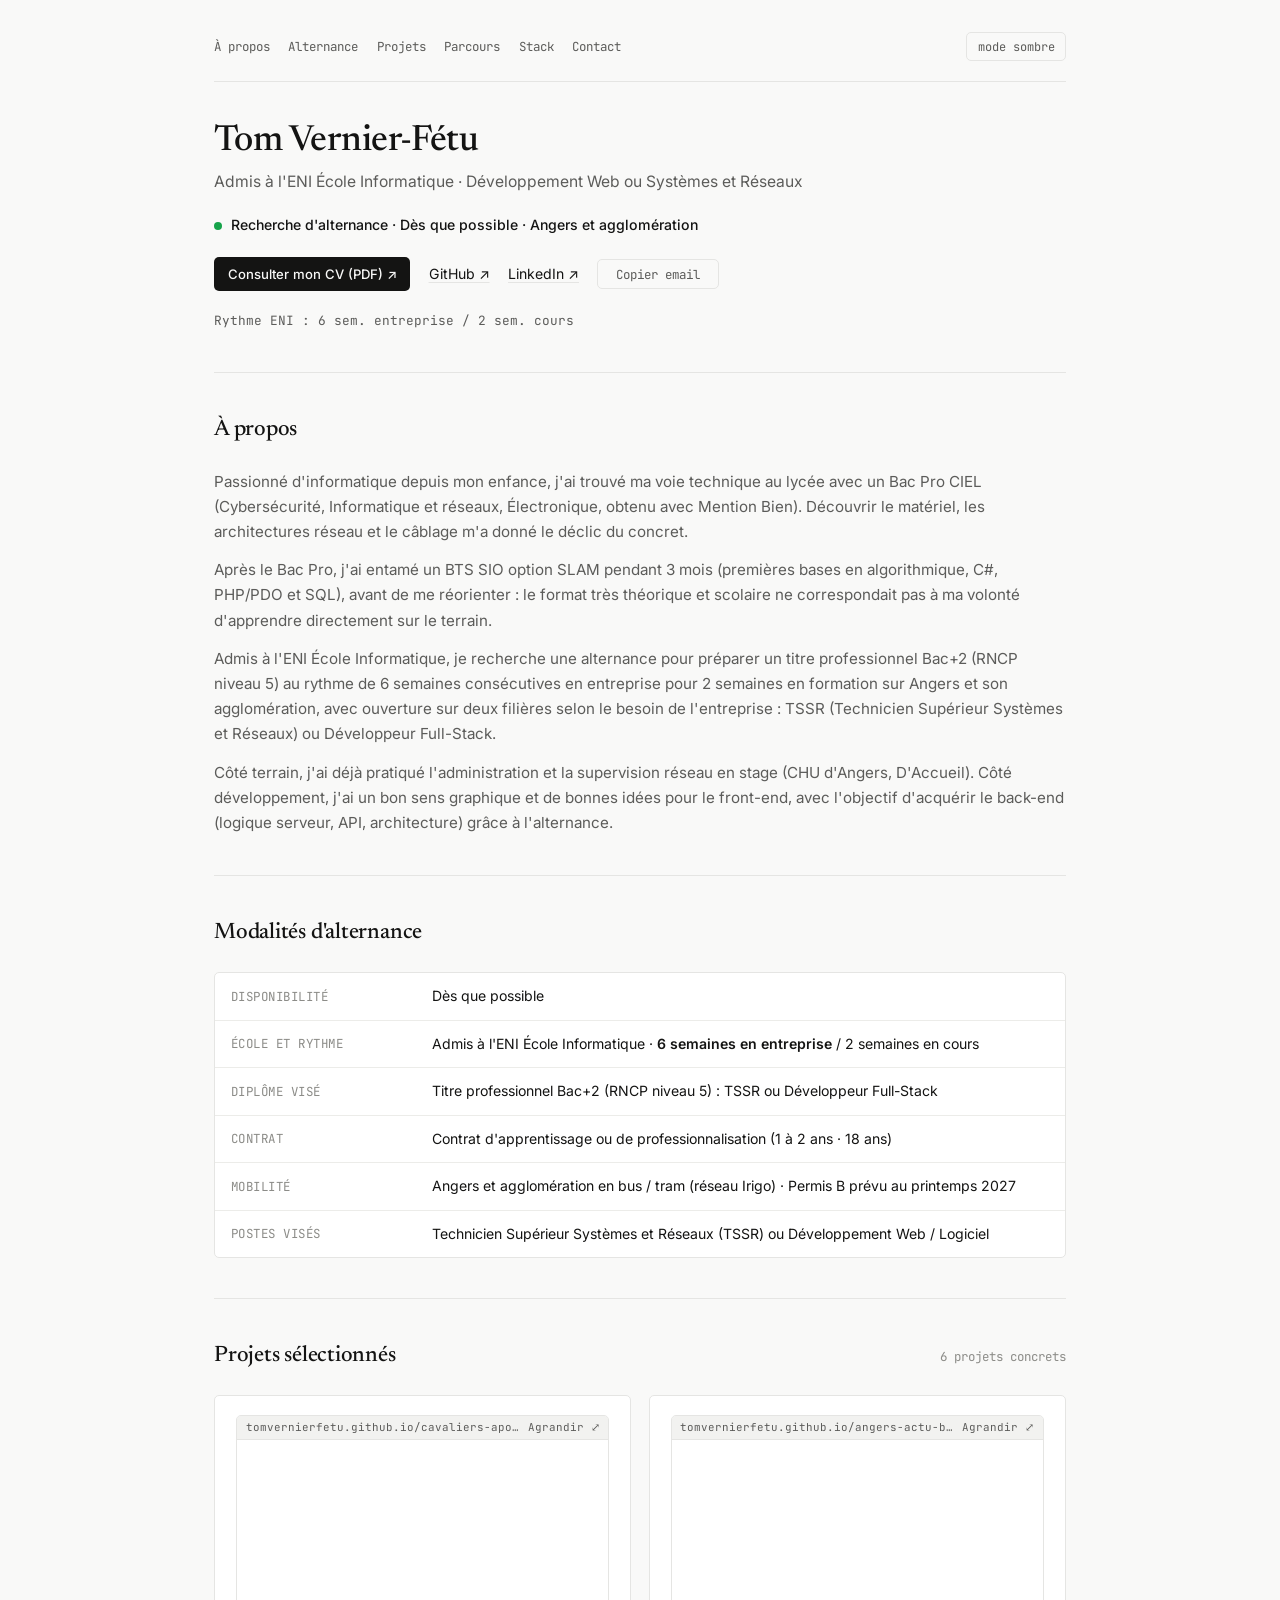
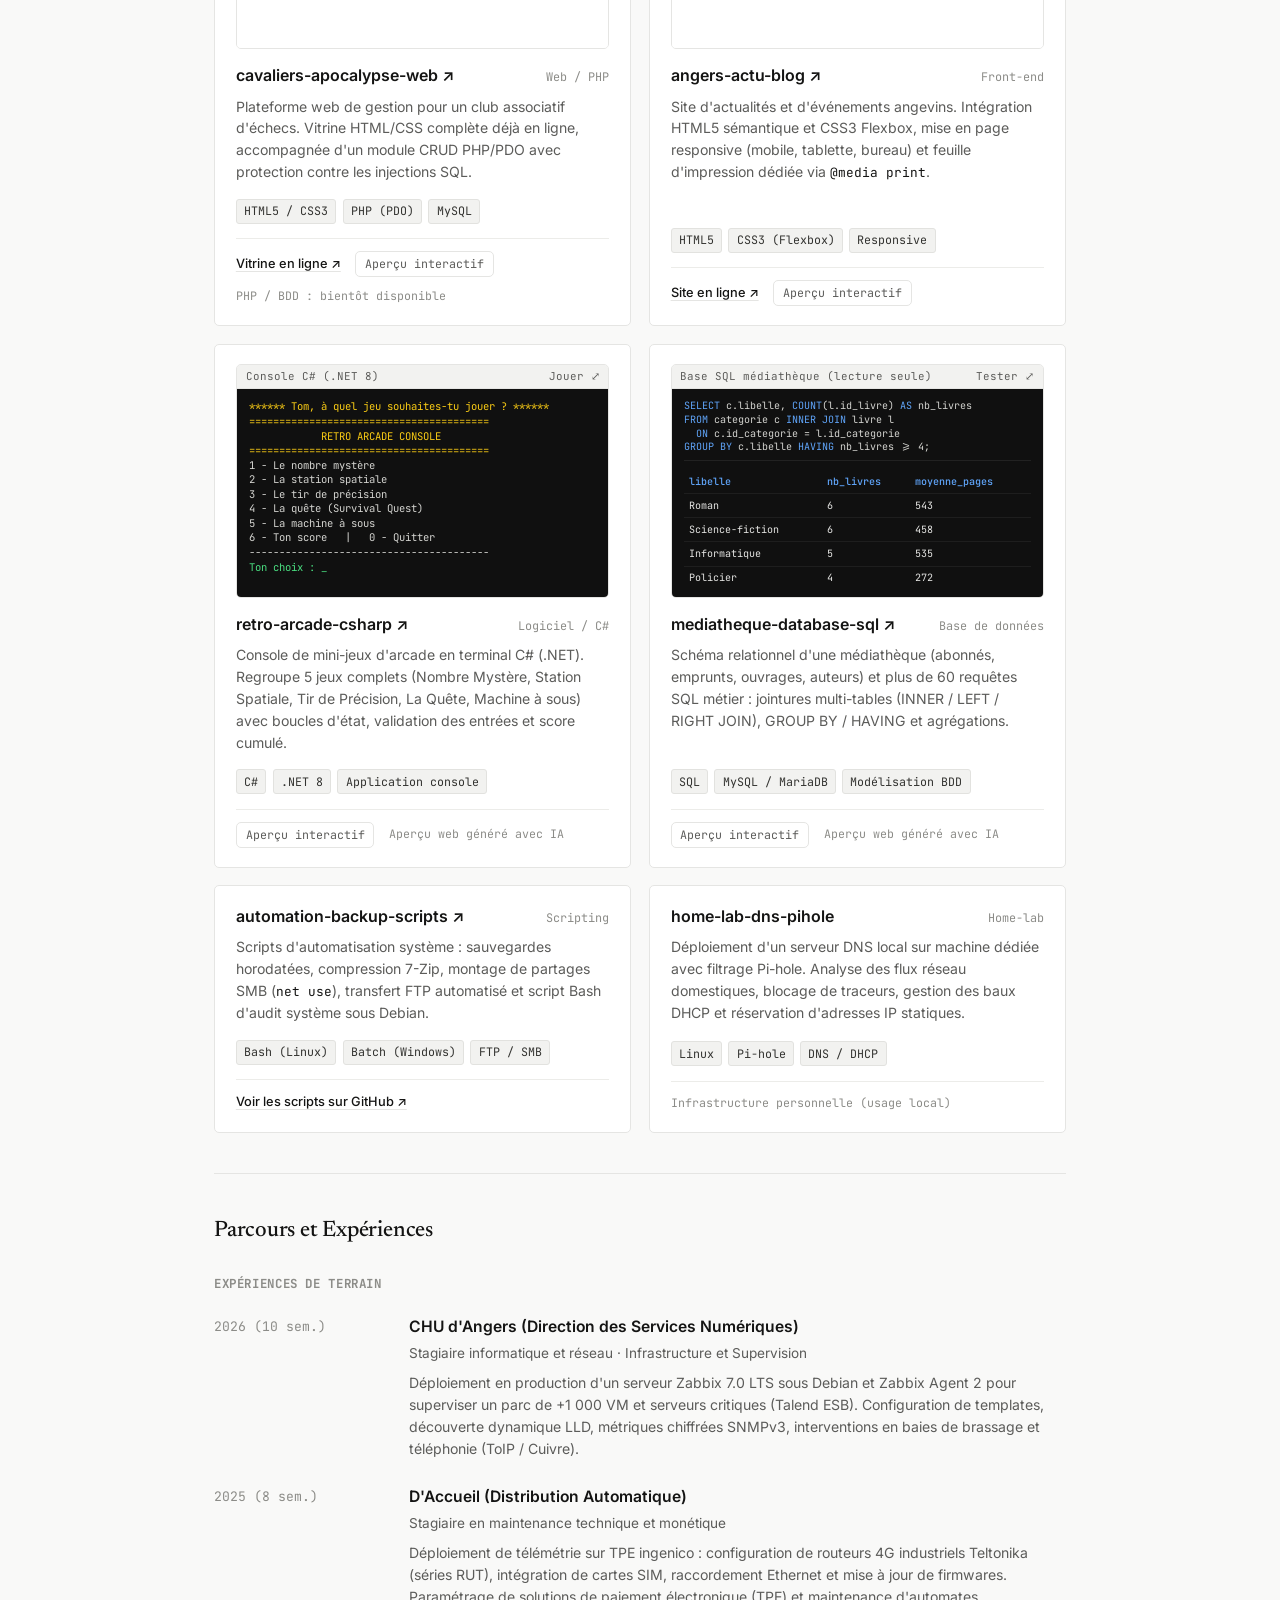
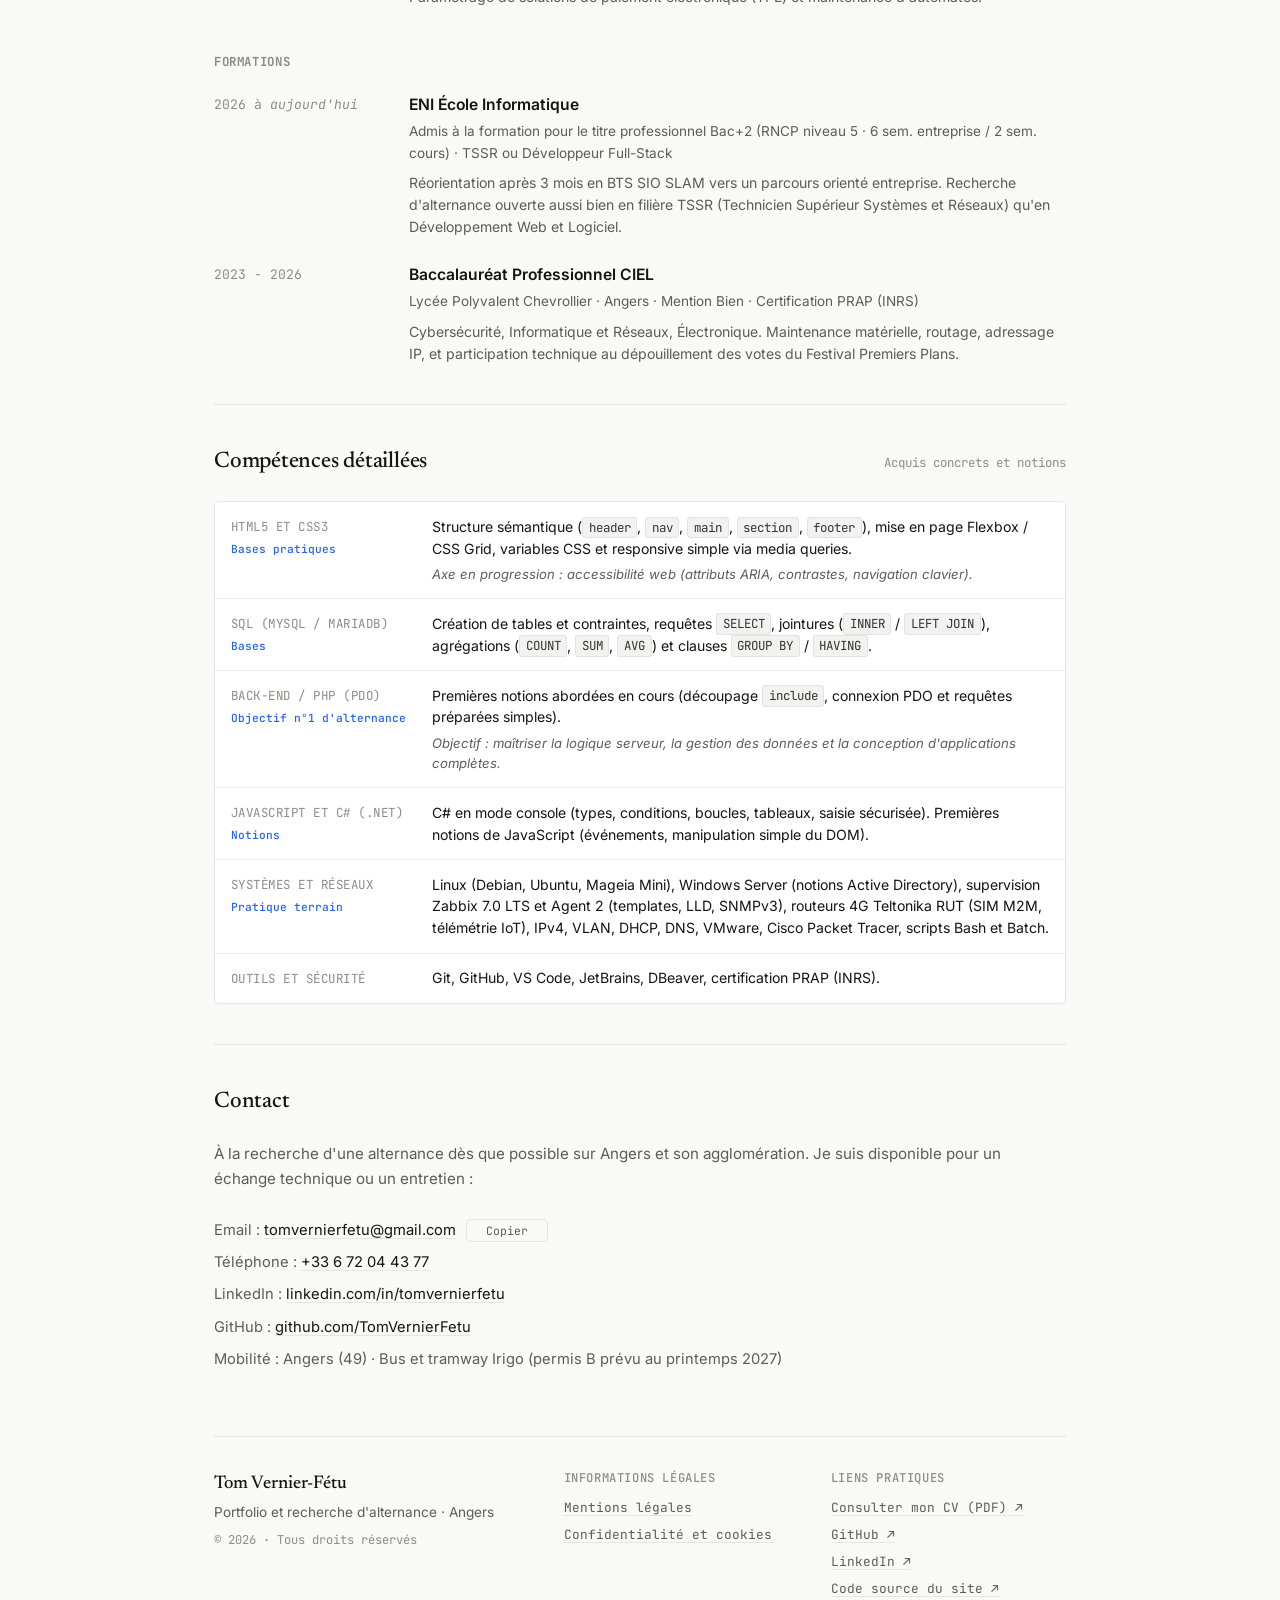
==== commit cb73bf5f: "Mise à jour : harmonisation des READMEs et nettoyage des commentaires" ====
--- a/index.html
+++ b/index.html
@@ -239,7 +239,7 @@
               <div class="preview-viewport preview-console" aria-hidden="true">
                 <pre class="mini-term"><span class="t-yellow">****** Tom, à quel jeu souhaites-tu jouer ? ******
 ========================================
-            ARCADE BTS SIO
+            RETRO ARCADE CONSOLE
 ========================================</span>
 1 - Le nombre mystère
 2 - La station spatiale
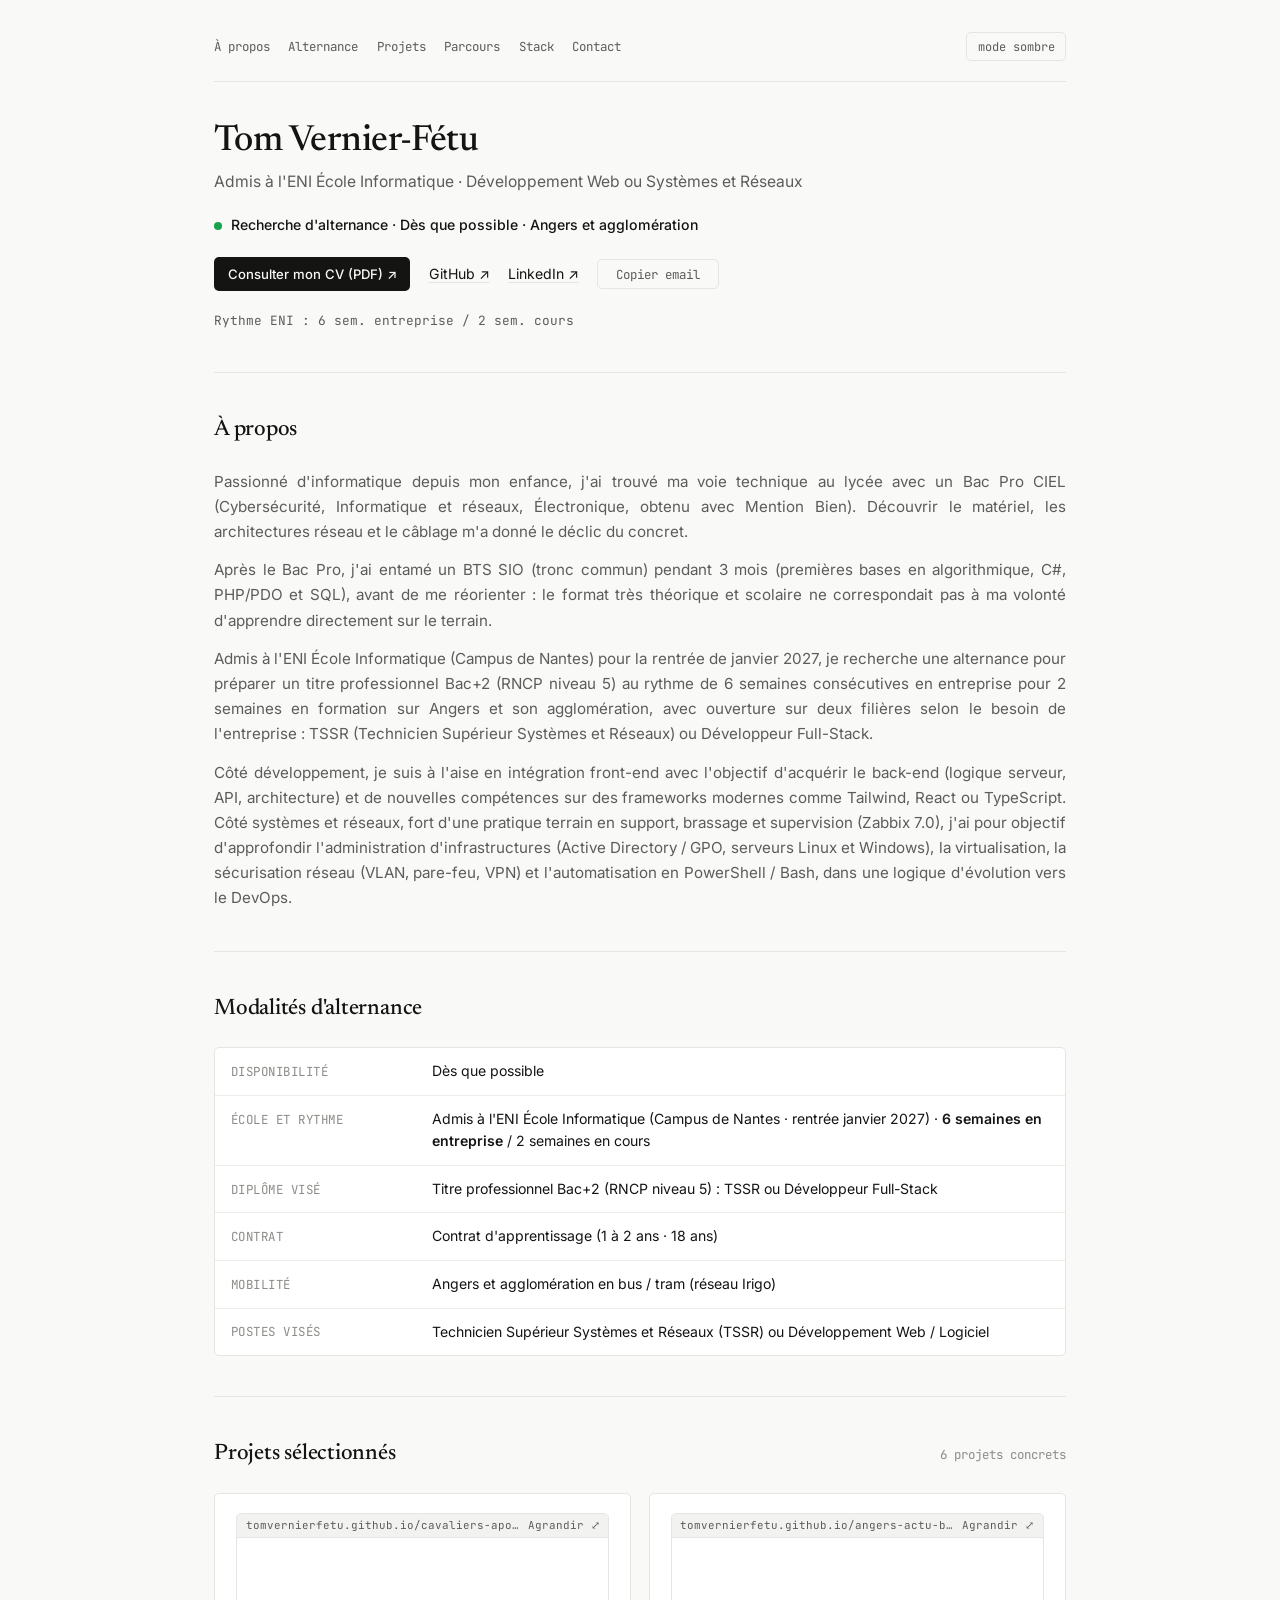
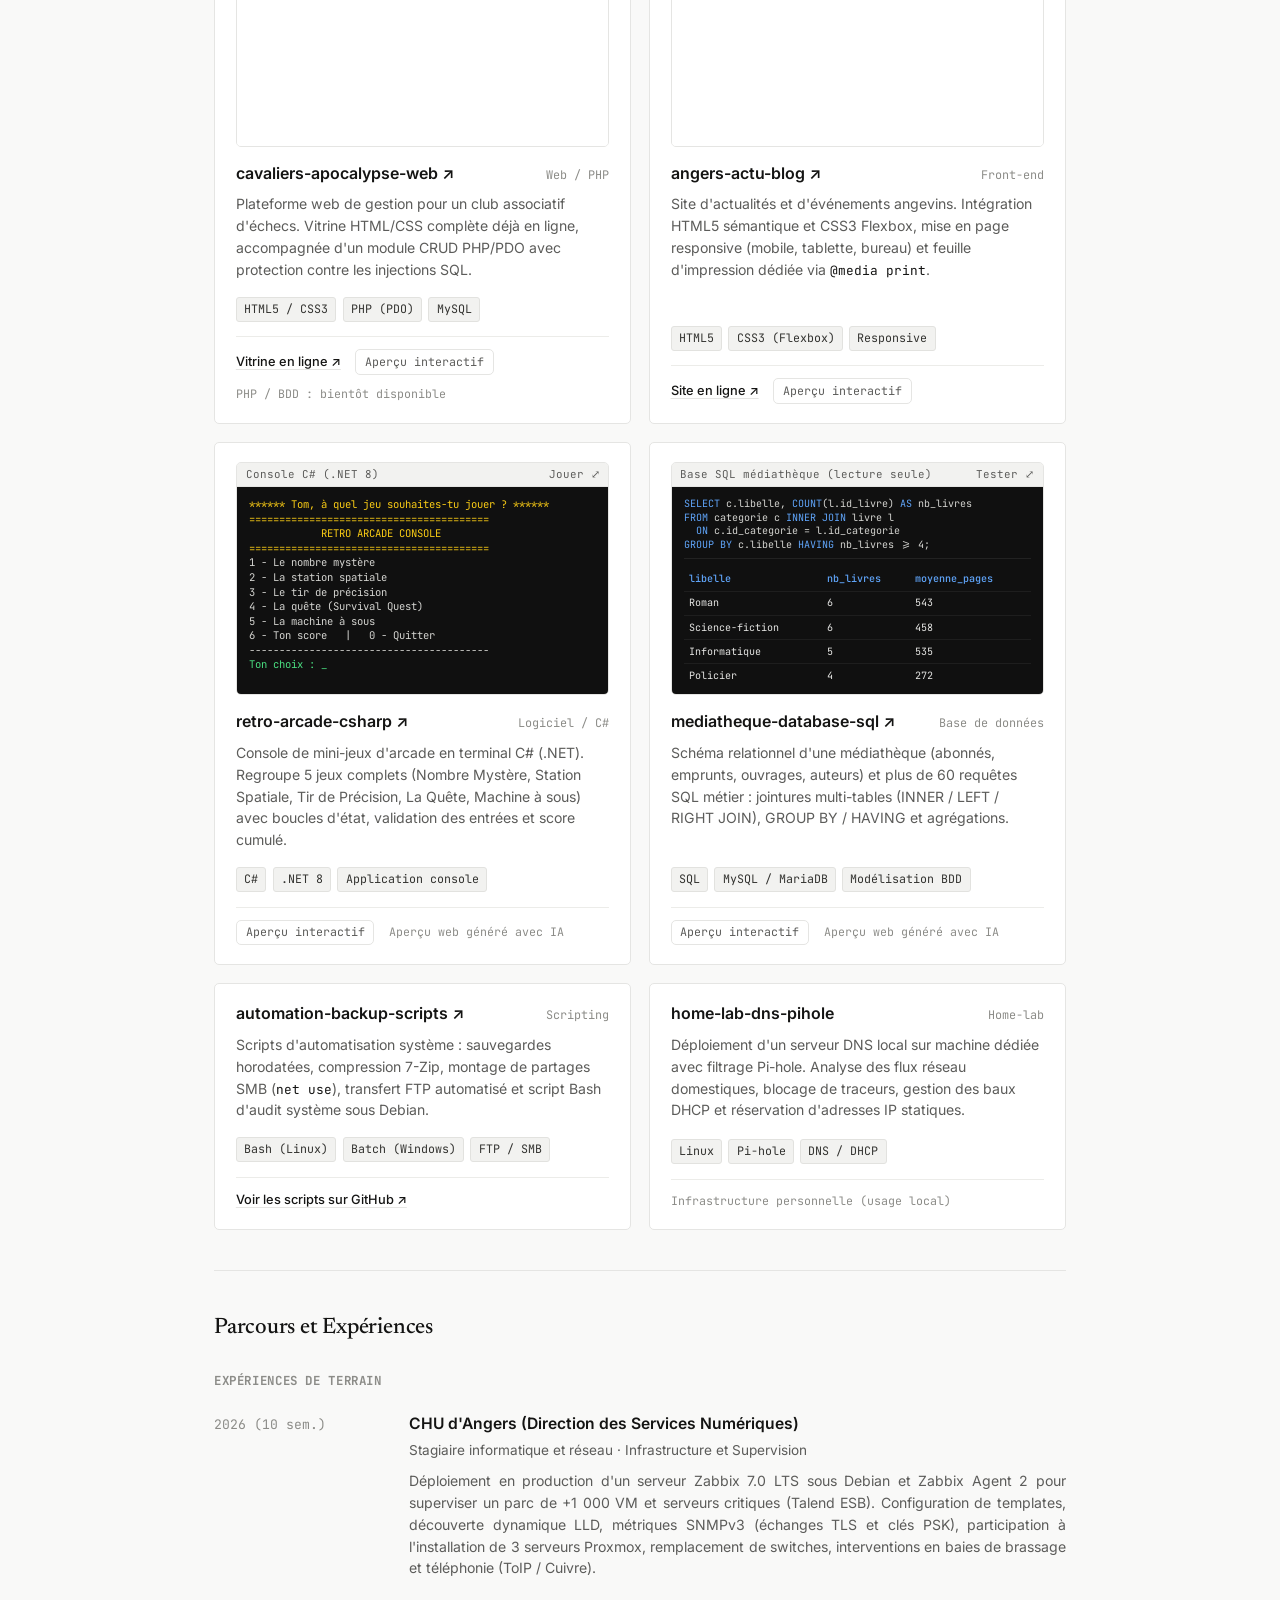
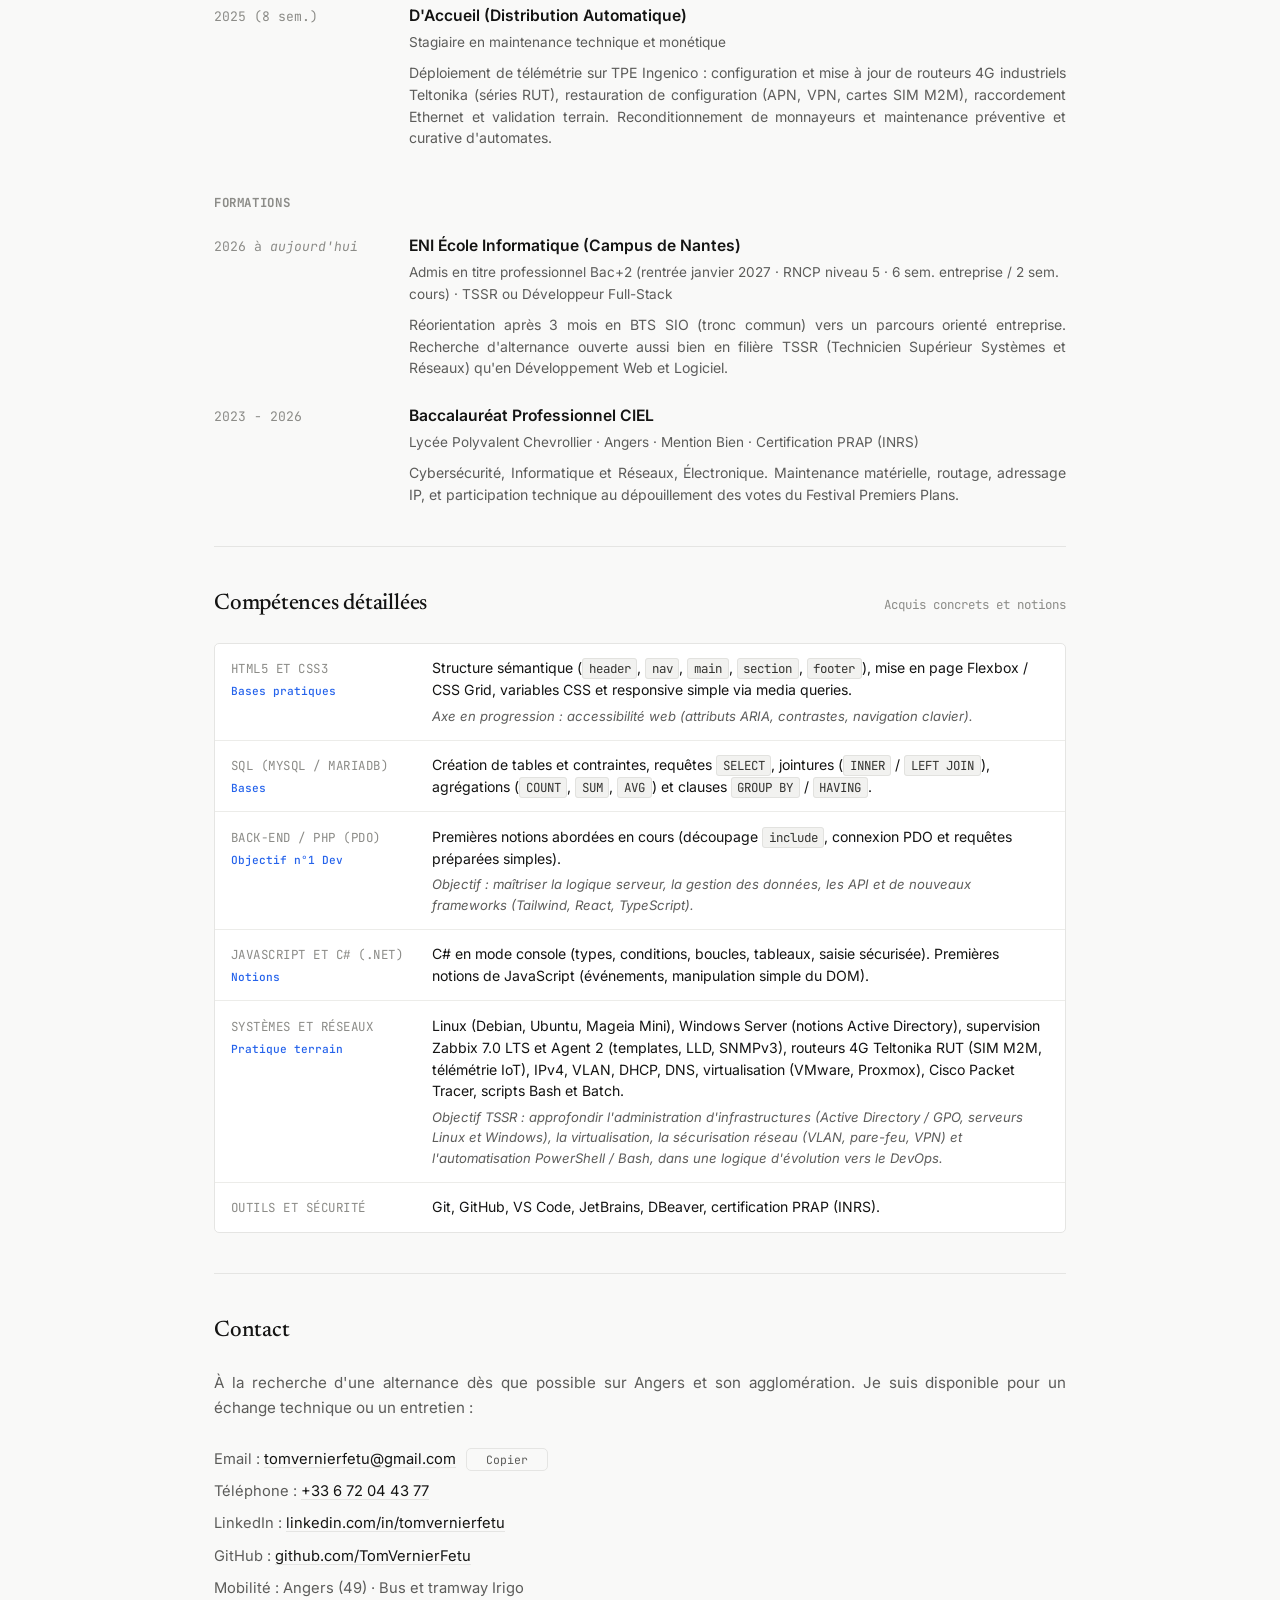
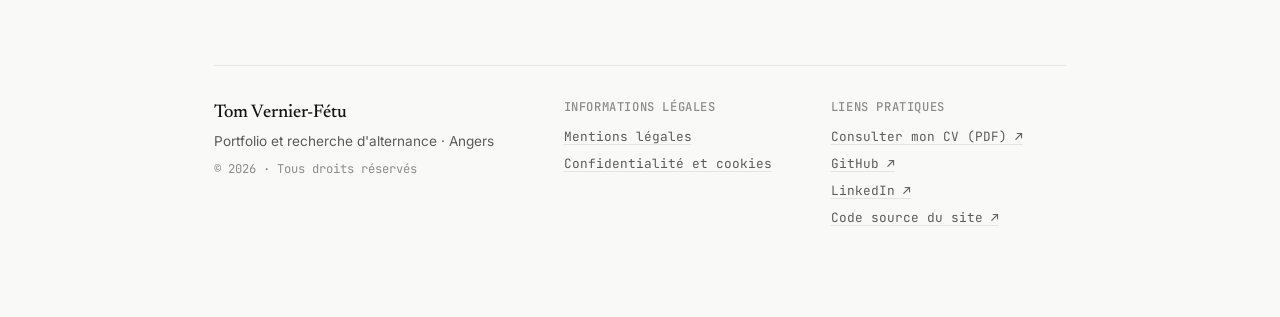
==== commit 09a298cd: "Alignement complet : CV A4, og:image, parcours ENI Campus Nantes et objectifs TSSR/Dev" ====
--- a/index.html
+++ b/index.html
@@ -4,15 +4,21 @@
   <meta charset="UTF-8">
   <meta name="viewport" content="width=device-width, initial-scale=1.0">
   <title>Portfolio - Tom Vernier-Fétu | Développeur Web et Systèmes (Angers)</title>
-  <meta name="description" content="Portfolio et CV de Tom Vernier-Fétu (Tom Vernier). Admis à l'ENI École Informatique à Angers en recherche d'alternance Bac+2 (6 sem. entreprise / 2 sem. cours) : TSSR ou Développement Web.">
+  <meta name="description" content="Portfolio et CV de Tom Vernier-Fétu (Tom Vernier). Admis à l'ENI École Informatique (Campus de Nantes), en recherche d'alternance sur Angers Bac+2 (6 sem. entreprise / 2 sem. cours) : TSSR ou Développement Web.">
   <meta name="author" content="Tom Vernier-Fétu">
   <meta name="robots" content="index, follow">
   <link rel="canonical" href="https://tomvernierfetu.github.io/">
   <meta property="og:title" content="Portfolio - Tom Vernier-Fétu">
-  <meta property="og:description" content="Portfolio et CV de Tom Vernier-Fétu. Admis à l'ENI École Informatique à Angers en recherche d'alternance Bac+2 : Développement Web et Systèmes et Réseaux (TSSR).">
+  <meta property="og:description" content="Portfolio et CV de Tom Vernier-Fétu. Admis à l'ENI École Informatique (Campus de Nantes), en recherche d'alternance sur Angers Bac+2 : Développement Web et Systèmes et Réseaux (TSSR).">
   <meta property="og:type" content="website">
   <meta property="og:url" content="https://tomvernierfetu.github.io/">
   <meta property="og:locale" content="fr_FR">
+  <meta property="og:image" content="https://tomvernierfetu.github.io/assets/og-image.png">
+  <meta property="og:image:width" content="1200">
+  <meta property="og:image:height" content="500">
+  <meta property="og:image:alt" content="Portfolio de Tom Vernier-Fétu - Alternance TSSR ou Développeur Full-Stack à Angers">
+  <meta name="twitter:card" content="summary_large_image">
+  <meta name="twitter:image" content="https://tomvernierfetu.github.io/assets/og-image.png">
 
   <!-- Données structurées Schema.org pour le référencement Google -->
   <script type="application/ld+json">
@@ -24,7 +30,7 @@
       "name": "Tom Vernier-Fétu",
       "alternateName": "Tom Vernier",
       "url": "https://tomvernierfetu.github.io/",
-      "description": "Admis à l'ENI École Informatique à Angers, en recherche d'alternance Bac+2 en développement web et logiciel ou systèmes et réseaux (TSSR).",
+      "description": "Admis à l'ENI École Informatique (Campus de Nantes), en recherche d'alternance sur Angers Bac+2 en développement web et logiciel ou systèmes et réseaux (TSSR).",
       "address": {
         "@type": "PostalAddress",
         "addressLocality": "Angers",
@@ -107,13 +113,13 @@
             Passionné d'informatique depuis mon enfance, j'ai trouvé ma voie technique au lycée avec un Bac Pro CIEL (Cybersécurité, Informatique et réseaux, Électronique, obtenu avec Mention Bien). Découvrir le matériel, les architectures réseau et le câblage m'a donné le déclic du concret.
           </p>
           <p>
-            Après le Bac Pro, j'ai entamé un BTS SIO option SLAM pendant 3 mois (premières bases en algorithmique, C#, PHP/PDO et SQL), avant de me réorienter : le format très théorique et scolaire ne correspondait pas à ma volonté d'apprendre directement sur le terrain.
+            Après le Bac Pro, j'ai entamé un BTS SIO (tronc commun) pendant 3 mois (premières bases en algorithmique, C#, PHP/PDO et SQL), avant de me réorienter : le format très théorique et scolaire ne correspondait pas à ma volonté d'apprendre directement sur le terrain.
           </p>
           <p>
-            Admis à l'ENI École Informatique, je recherche une alternance pour préparer un titre professionnel Bac+2 (RNCP niveau 5) au rythme de 6 semaines consécutives en entreprise pour 2 semaines en formation sur Angers et son agglomération, avec ouverture sur deux filières selon le besoin de l'entreprise : TSSR (Technicien Supérieur Systèmes et Réseaux) ou Développeur Full-Stack.
+            Admis à l'ENI École Informatique (Campus de Nantes) pour la rentrée de janvier 2027, je recherche une alternance pour préparer un titre professionnel Bac+2 (RNCP niveau 5) au rythme de 6 semaines consécutives en entreprise pour 2 semaines en formation sur Angers et son agglomération, avec ouverture sur deux filières selon le besoin de l'entreprise : TSSR (Technicien Supérieur Systèmes et Réseaux) ou Développeur Full-Stack.
           </p>
           <p>
-            Côté terrain, j'ai déjà pratiqué l'administration et la supervision réseau en stage (CHU d'Angers, D'Accueil). Côté développement, j'ai un bon sens graphique et de bonnes idées pour le front-end, avec l'objectif d'acquérir le back-end (logique serveur, API, architecture) grâce à l'alternance.
+            Côté développement, je suis à l'aise en intégration front-end avec l'objectif d'acquérir le back-end (logique serveur, API, architecture) et de nouvelles compétences sur des frameworks modernes comme Tailwind, React ou TypeScript. Côté systèmes et réseaux, fort d'une pratique terrain en support, brassage et supervision (Zabbix 7.0), j'ai pour objectif d'approfondir l'administration d'infrastructures (Active Directory / GPO, serveurs Linux et Windows), la virtualisation, la sécurisation réseau (VLAN, pare-feu, VPN) et l'automatisation en PowerShell / Bash, dans une logique d'évolution vers le DevOps.
           </p>
         </div>
       </section>
@@ -130,7 +136,7 @@
           </div>
           <div class="meta-row">
             <span class="meta-key">École et rythme</span>
-            <span class="meta-val">Admis à l'ENI École Informatique · <strong>6 semaines en entreprise</strong> / 2 semaines en cours</span>
+            <span class="meta-val">Admis à l'ENI École Informatique (Campus de Nantes · rentrée janvier 2027) · <strong>6 semaines en entreprise</strong> / 2 semaines en cours</span>
           </div>
           <div class="meta-row">
             <span class="meta-key">Diplôme visé</span>
@@ -138,11 +144,11 @@
           </div>
           <div class="meta-row">
             <span class="meta-key">Contrat</span>
-            <span class="meta-val">Contrat d'apprentissage ou de professionnalisation (1 à 2 ans · 18 ans)</span>
+            <span class="meta-val">Contrat d'apprentissage (1 à 2 ans · 18 ans)</span>
           </div>
           <div class="meta-row">
             <span class="meta-key">Mobilité</span>
-            <span class="meta-val">Angers et agglomération en bus / tram (réseau Irigo) · Permis B prévu au printemps 2027</span>
+            <span class="meta-val">Angers et agglomération en bus / tram (réseau Irigo)</span>
           </div>
           <div class="meta-row">
             <span class="meta-key">Postes visés</span>
@@ -381,7 +387,7 @@
             <div class="timeline-content">
               <h4 class="timeline-heading">CHU d'Angers (Direction des Services Numériques)</h4>
               <p class="timeline-sub">Stagiaire informatique et réseau · Infrastructure et Supervision</p>
-              <p class="timeline-desc">Déploiement en production d'un serveur Zabbix 7.0 LTS sous Debian et Zabbix Agent 2 pour superviser un parc de +1 000 VM et serveurs critiques (Talend ESB). Configuration de templates, découverte dynamique LLD, métriques chiffrées SNMPv3, interventions en baies de brassage et téléphonie (ToIP / Cuivre).</p>
+              <p class="timeline-desc">Déploiement en production d'un serveur Zabbix 7.0 LTS sous Debian et Zabbix Agent 2 pour superviser un parc de +1 000 VM et serveurs critiques (Talend ESB). Configuration de templates, découverte dynamique LLD, métriques SNMPv3 (échanges TLS et clés PSK), participation à l'installation de 3 serveurs Proxmox, remplacement de switches, interventions en baies de brassage et téléphonie (ToIP / Cuivre).</p>
             </div>
           </div>
 
@@ -390,7 +396,7 @@
             <div class="timeline-content">
               <h4 class="timeline-heading">D'Accueil (Distribution Automatique)</h4>
               <p class="timeline-sub">Stagiaire en maintenance technique et monétique</p>
-              <p class="timeline-desc">Déploiement de télémétrie sur TPE ingenico : configuration de routeurs 4G industriels Teltonika (séries RUT), intégration de cartes SIM, raccordement Ethernet et mise à jour de firmwares. Paramétrage de solutions de paiement électronique (TPE) et maintenance d'automates.</p>
+              <p class="timeline-desc">Déploiement de télémétrie sur TPE Ingenico : configuration et mise à jour de routeurs 4G industriels Teltonika (séries RUT), restauration de configuration (APN, VPN, cartes SIM M2M), raccordement Ethernet et validation terrain. Reconditionnement de monnayeurs et maintenance préventive et curative d'automates.</p>
             </div>
           </div>
 
@@ -402,9 +408,9 @@
           <div class="timeline-row">
             <span class="timeline-date">2026 à <em>aujourd'hui</em></span>
             <div class="timeline-content">
-              <h4 class="timeline-heading">ENI École Informatique</h4>
-              <p class="timeline-sub">Admis à la formation pour le titre professionnel Bac+2 (RNCP niveau 5 · 6 sem. entreprise / 2 sem. cours) · TSSR ou Développeur Full-Stack</p>
-              <p class="timeline-desc">Réorientation après 3 mois en BTS SIO SLAM vers un parcours orienté entreprise. Recherche d'alternance ouverte aussi bien en filière TSSR (Technicien Supérieur Systèmes et Réseaux) qu'en Développement Web et Logiciel.</p>
+              <h4 class="timeline-heading">ENI École Informatique (Campus de Nantes)</h4>
+              <p class="timeline-sub">Admis en titre professionnel Bac+2 (rentrée janvier 2027 · RNCP niveau 5 · 6 sem. entreprise / 2 sem. cours) · TSSR ou Développeur Full-Stack</p>
+              <p class="timeline-desc">Réorientation après 3 mois en BTS SIO (tronc commun) vers un parcours orienté entreprise. Recherche d'alternance ouverte aussi bien en filière TSSR (Technicien Supérieur Systèmes et Réseaux) qu'en Développement Web et Logiciel.</p>
             </div>
           </div>
 
@@ -438,8 +444,8 @@
             <span class="stack-value">Création de tables et contraintes, requêtes <code>SELECT</code>, jointures (<code>INNER</code> / <code>LEFT JOIN</code>), agrégations (<code>COUNT</code>, <code>SUM</code>, <code>AVG</code>) et clauses <code>GROUP BY</code> / <code>HAVING</code>.</span>
           </div>
           <div class="stack-row">
-            <span class="stack-label">Back-end / PHP (PDO) <small class="stack-level">Objectif n°1 d'alternance</small></span>
-            <span class="stack-value">Premières notions abordées en cours (découpage <code>include</code>, connexion PDO et requêtes préparées simples).<em>Objectif : maîtriser la logique serveur, la gestion des données et la conception d'applications complètes.</em></span>
+            <span class="stack-label">Back-end / PHP (PDO) <small class="stack-level">Objectif n°1 Dev</small></span>
+            <span class="stack-value">Premières notions abordées en cours (découpage <code>include</code>, connexion PDO et requêtes préparées simples).<em>Objectif : maîtriser la logique serveur, la gestion des données, les API et de nouveaux frameworks (Tailwind, React, TypeScript).</em></span>
           </div>
           <div class="stack-row">
             <span class="stack-label">JavaScript et C# (.NET) <small class="stack-level">Notions</small></span>
@@ -447,7 +453,7 @@
           </div>
           <div class="stack-row">
             <span class="stack-label">Systèmes et Réseaux <small class="stack-level">Pratique terrain</small></span>
-            <span class="stack-value">Linux (Debian, Ubuntu, Mageia Mini), Windows Server (notions Active Directory), supervision Zabbix 7.0 LTS et Agent 2 (templates, LLD, SNMPv3), routeurs 4G Teltonika RUT (SIM M2M, télémétrie IoT), IPv4, VLAN, DHCP, DNS, VMware, Cisco Packet Tracer, scripts Bash et Batch.</span>
+            <span class="stack-value">Linux (Debian, Ubuntu, Mageia Mini), Windows Server (notions Active Directory), supervision Zabbix 7.0 LTS et Agent 2 (templates, LLD, SNMPv3), routeurs 4G Teltonika RUT (SIM M2M, télémétrie IoT), IPv4, VLAN, DHCP, DNS, virtualisation (VMware, Proxmox), Cisco Packet Tracer, scripts Bash et Batch.<em>Objectif TSSR : approfondir l'administration d'infrastructures (Active Directory / GPO, serveurs Linux et Windows), la virtualisation, la sécurisation réseau (VLAN, pare-feu, VPN) et l'automatisation PowerShell / Bash, dans une logique d'évolution vers le DevOps.</em></span>
           </div>
           <div class="stack-row">
             <span class="stack-label">Outils et Sécurité</span>
@@ -472,7 +478,7 @@
           <p>Téléphone : <a href="tel:+33672044377" class="link-underlined">+33 6 72 04 43 77</a></p>
           <p>LinkedIn : <a href="https://www.linkedin.com/in/tomvernierfetu/" target="_blank" rel="noopener noreferrer" class="link-underlined">linkedin.com/in/tomvernierfetu</a></p>
           <p>GitHub : <a href="https://github.com/TomVernierFetu" target="_blank" rel="noopener noreferrer" class="link-underlined">github.com/TomVernierFetu</a></p>
-          <p>Mobilité : Angers (49) · Bus et tramway Irigo (permis B prévu au printemps 2027)</p>
+          <p>Mobilité : Angers (49) · Bus et tramway Irigo</p>
         </div>
       </section>
     </main>
@@ -487,8 +493,8 @@
         <div class="footer-col">
           <h4 class="footer-heading">Informations légales</h4>
           <ul class="footer-list">
-            <li><a href="mentions-legales.html">Mentions légales</a></li>
-            <li><a href="confidentialite.html">Confidentialité et cookies</a></li>
+            <li><a href="page/mentions-legales.html">Mentions légales</a></li>
+            <li><a href="page/confidentialite.html">Confidentialité et cookies</a></li>
           </ul>
         </div>
         <div class="footer-col">
--- a/css/style.css
+++ b/css/style.css
@@ -325,6 +325,8 @@
   color: var(--text-muted);
   font-size: 0.95rem;
   line-height: 1.65;
+  text-align: justify;
+  hyphens: auto;
 }
 
 .prose strong {
@@ -760,6 +762,8 @@
   color: var(--text-muted);
   line-height: 1.55;
   margin-top: 0.25rem;
+  text-align: justify;
+  hyphens: auto;
 }
 
 /* Stack technique */
@@ -1025,6 +1029,12 @@
     gap: 1.5rem;
   }
 
+  /* Retour alignement gauche sur mobile étroit pour éviter les trous entre mots */
+  .prose, .timeline-desc {
+    text-align: left;
+    hyphens: manual;
+  }
+
   .timeline-date {
     margin-bottom: 0.15rem;
   }
